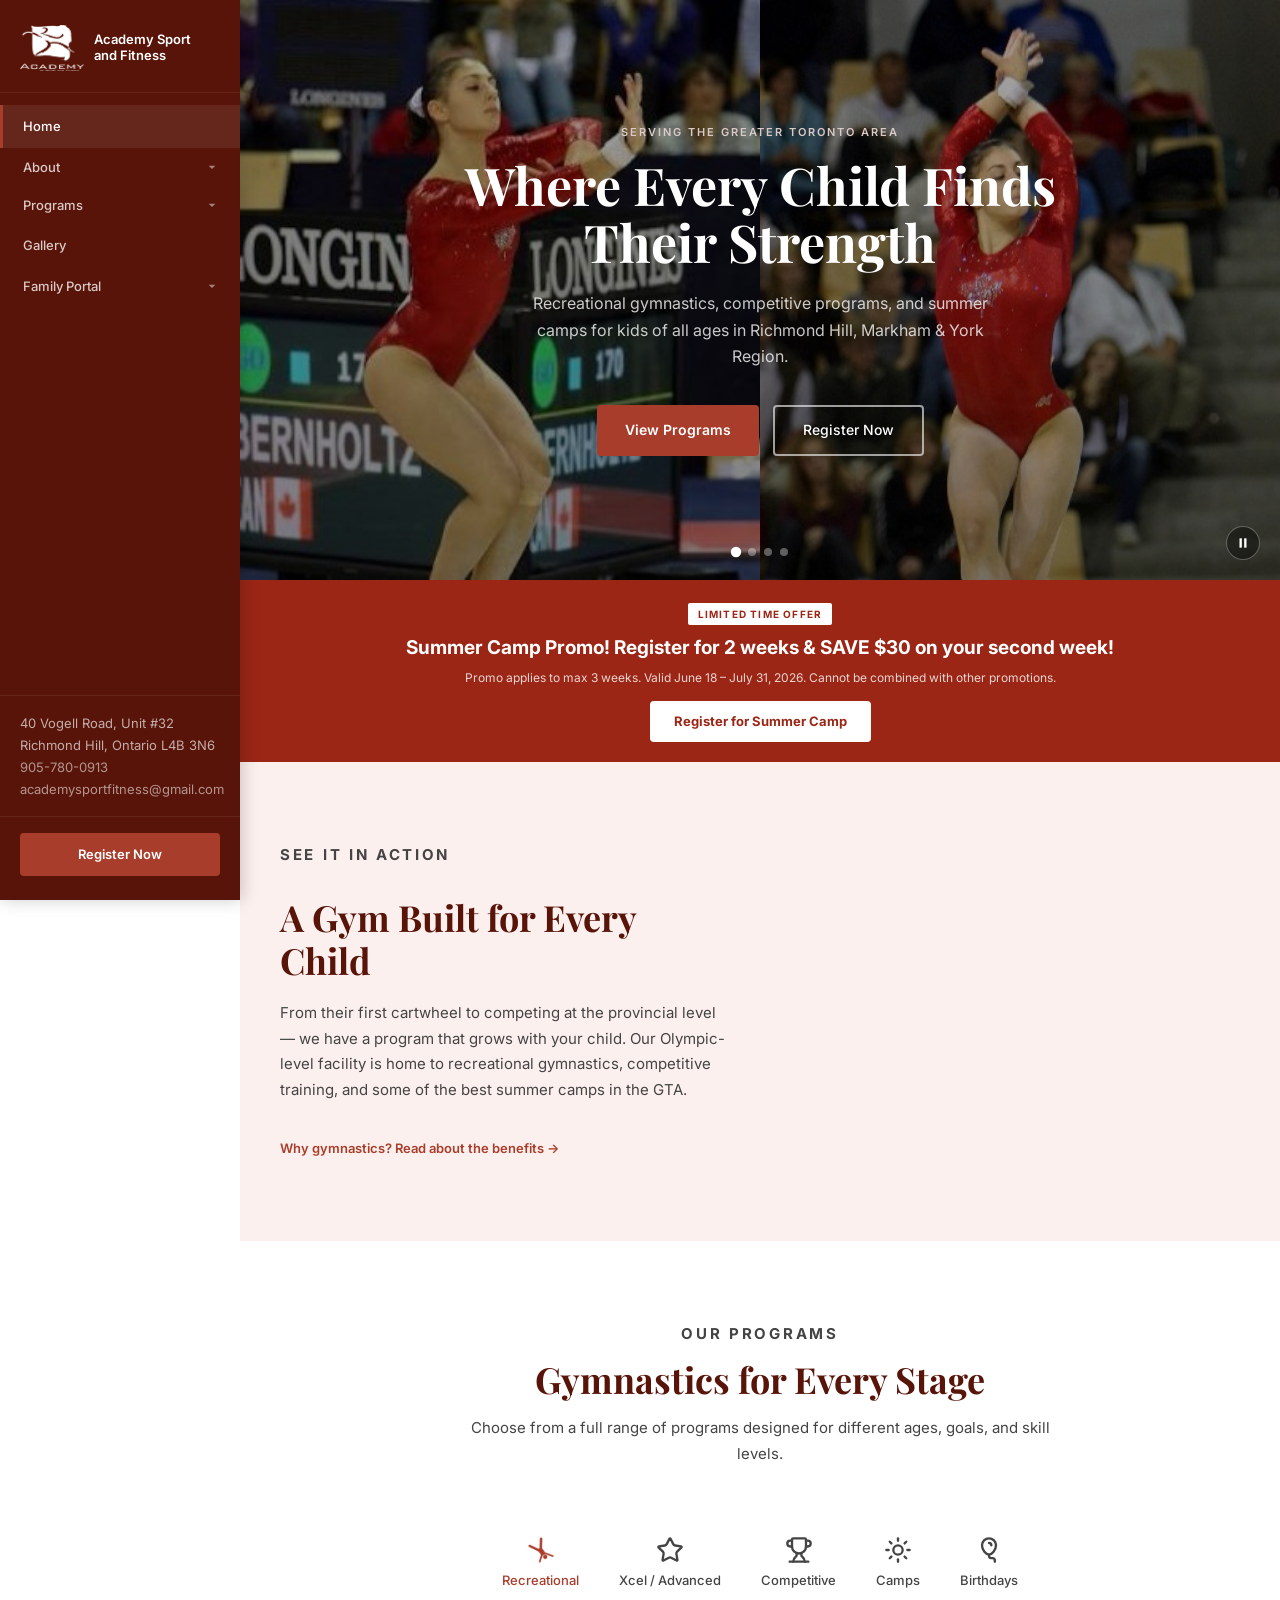
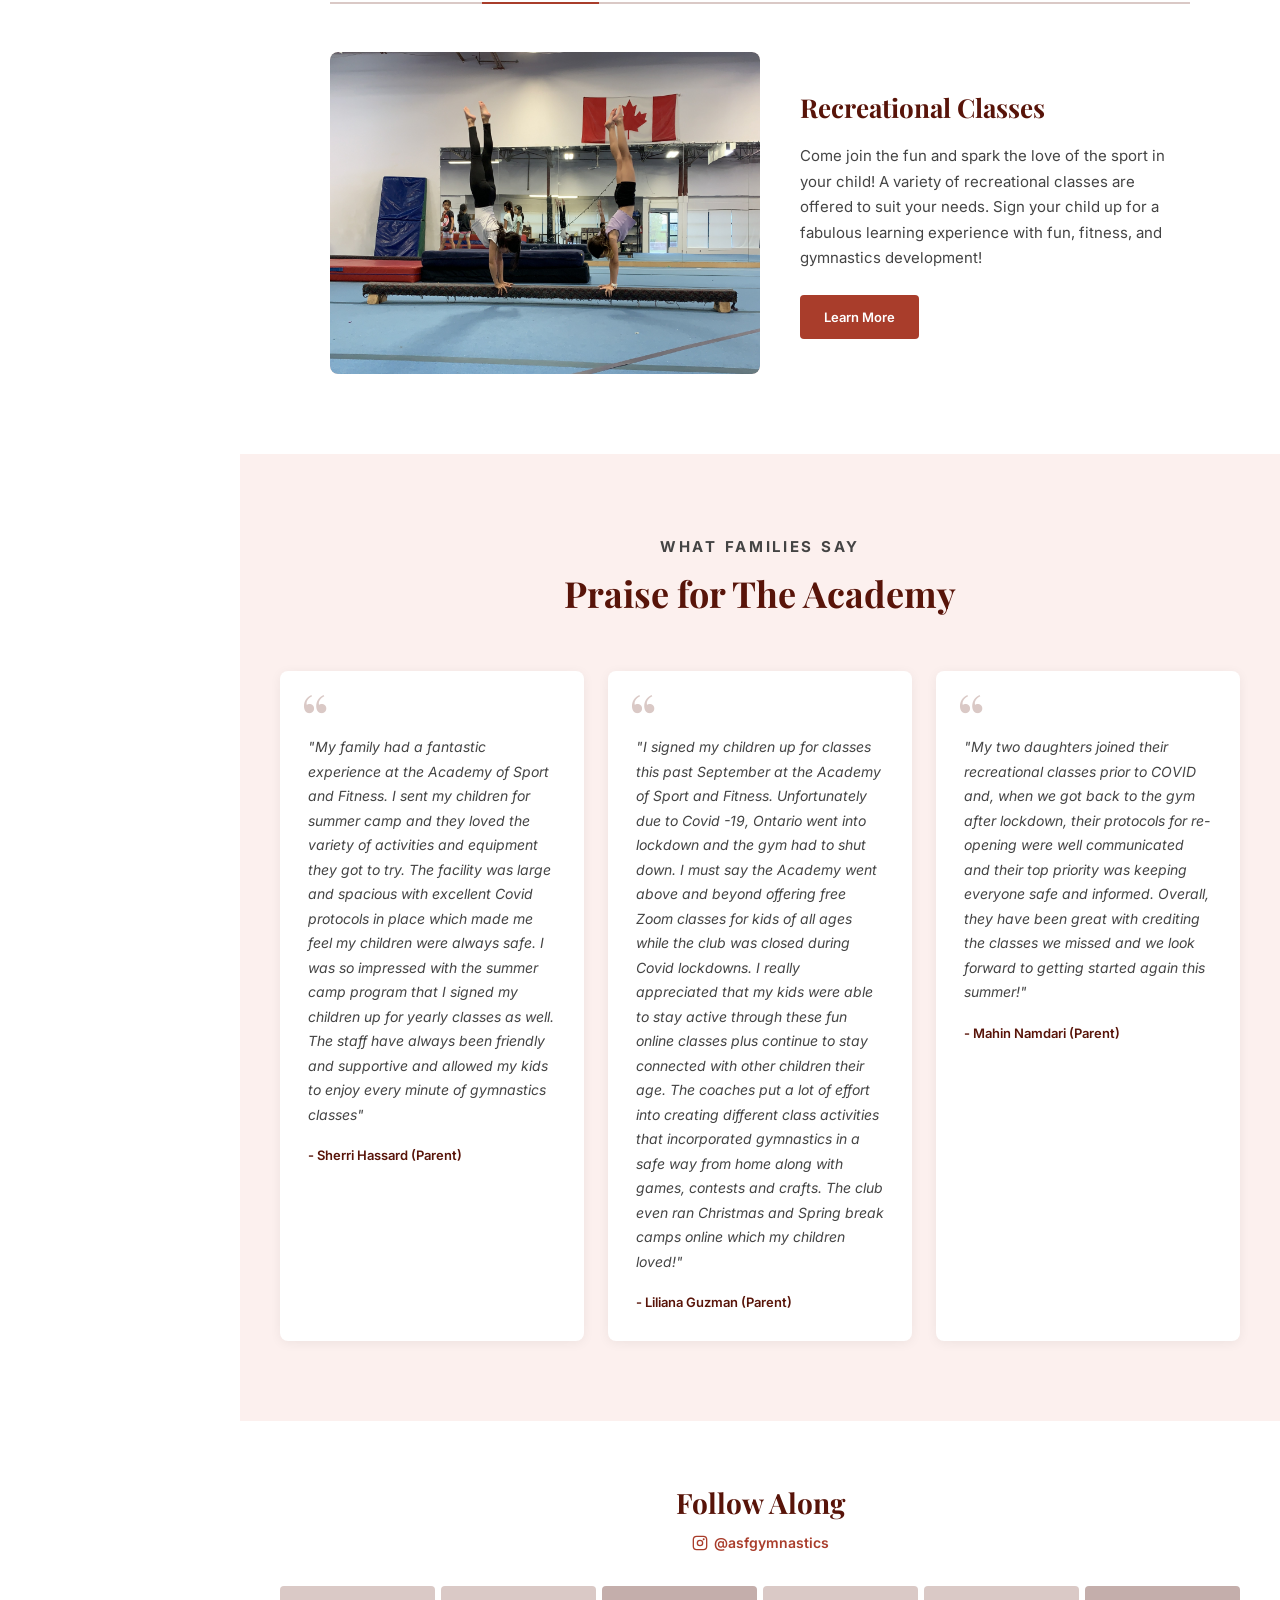
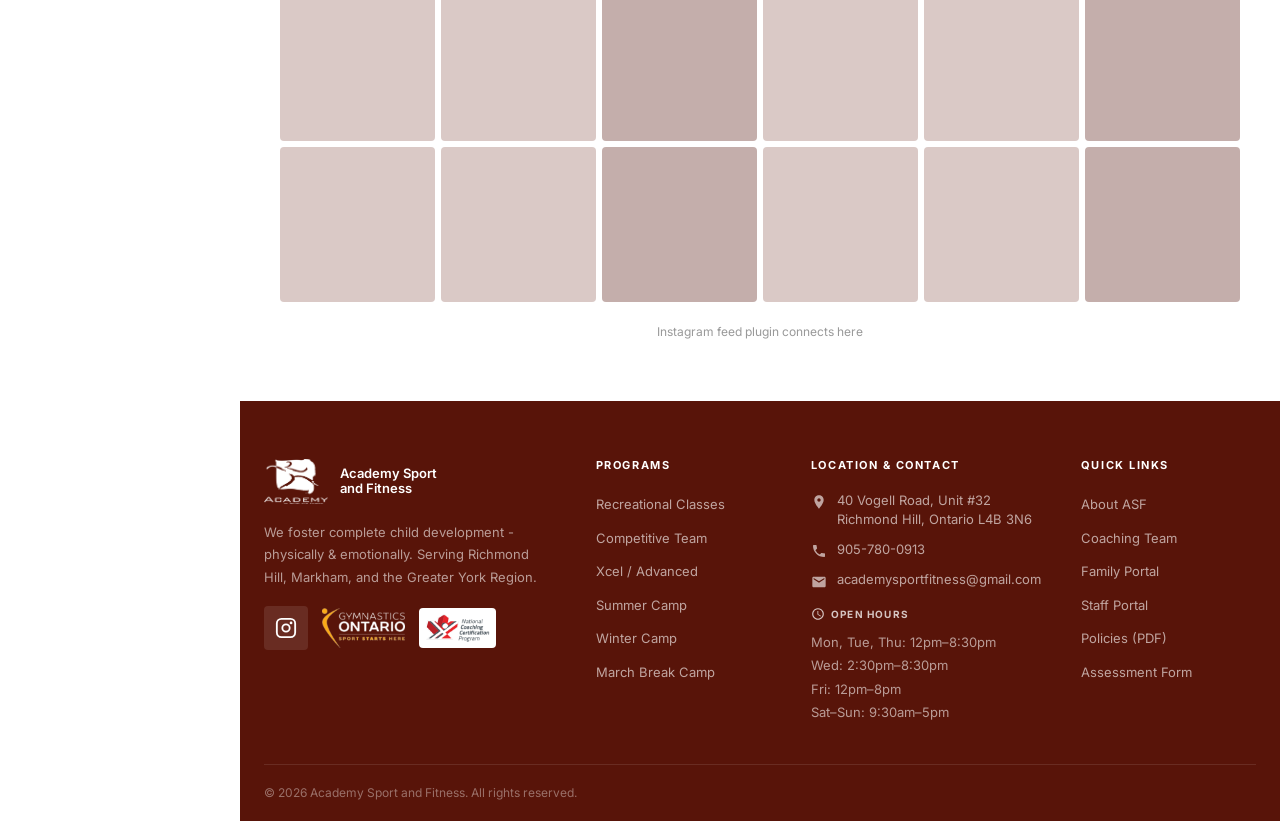
==== index.html @ f4c7ddd2 "Website redesign — initial commit" ====
<!DOCTYPE html>
<html lang="en">
<head>
<meta charset="UTF-8">
<meta name="viewport" content="width=device-width, initial-scale=1.0">
<meta name="description" content="Recreational gymnastics, competitive programs, and summer camps for kids in Richmond Hill, Markham, and York Region. Register at Academy Sport and Fitness today.">
<meta property="og:site_name" content="Academy Sport and Fitness">
<meta property="og:type" content="website">
<meta property="og:url" content="https://academysportfitness.ca/">
<meta property="og:title" content="Academy Sport and Fitness | Gymnastics in Richmond Hill">
<meta property="og:description" content="Recreational gymnastics, competitive programs, and summer camps for kids in Richmond Hill, Markham, and York Region. Register at Academy Sport and Fitness today.">
<meta property="og:image" content="https://academysportfitness.ca/assets/web/logo.png">
<meta property="og:locale" content="en_CA">
<link rel="icon" href="assets/web/logo.png" type="image/png">
<title>Academy Sport and Fitness | Gymnastics in Richmond Hill</title>
<link href="https://fonts.googleapis.com/css2?family=Playfair+Display:wght@400;700&family=Inter:wght@300;400;500;600;700&display=swap" rel="stylesheet">
<style>
:root {
  --seashell:      #FCF0EE;
  --almond-silk:   #DAC9C6;
  --brick-red:     #A93D2B;
  --oxidized-iron: #9B2616;
  --dark-garnet:   #581409;
  --white:         #FFFFFF;
  --text-dark:     #1A1A1A;
  --text-mid:      #444444;
  --nav-width:     240px;
}
*,*::before,*::after{box-sizing:border-box;margin:0;padding:0}
@media(prefers-reduced-motion:no-preference){html{scroll-behavior:smooth}}
body{font-family:'Inter',sans-serif;font-size:16px;color:var(--text-dark);background:var(--white);line-height:1.6}
img{max-width:100%;height:auto;display:block}
a{color:var(--brick-red)}
svg{display:inline-block;vertical-align:middle;flex-shrink:0}

/* Layout */
.site-wrapper{display:flex;min-height:100vh}
#main-content{flex:1;min-width:0;margin-left:var(--nav-width)}

/* Buttons */
.btn-primary{display:inline-block;background:var(--brick-red);color:#fff;padding:14px 28px;border-radius:4px;font-size:14px;font-weight:600;text-decoration:none;transition:background .2s}
.btn-primary:hover{background:var(--oxidized-iron)}
.btn-outline{display:inline-block;border:2px solid rgba(255,255,255,.6);color:#fff;padding:12px 28px;border-radius:4px;font-size:14px;font-weight:500;text-decoration:none;transition:border-color .2s,background .2s}
.btn-outline:hover{border-color:#fff;background:rgba(255,255,255,.1)}
.btn-red{display:inline-block;background:var(--brick-red);color:#fff;padding:12px 24px;border-radius:4px;font-size:13px;font-weight:600;text-decoration:none;transition:background .2s}
.btn-red:hover{background:var(--oxidized-iron)}

/* ── SIDEBAR NAV ── */
#site-nav{position:fixed;top:0;left:0;width:var(--nav-width);height:100vh;background:var(--dark-garnet);display:flex;flex-direction:column;overflow-y:auto;z-index:1000;box-shadow:2px 0 16px rgba(0,0,0,.2);scrollbar-width:none}
#site-nav::-webkit-scrollbar{display:none}
.nav-logo{display:flex;align-items:center;gap:10px;padding:24px 20px 20px;text-decoration:none;border-bottom:1px solid rgba(255,255,255,.08)}
.nav-logo-icon{width:64px;height:48px;flex-shrink:0;display:flex;align-items:center;justify-content:center}
.nav-logo-icon img{width:100%;height:100%;object-fit:contain}
.icon-cartwheel{display:inline-block;width:28px;height:28px;background-color:currentColor;-webkit-mask:url('assets/web/icon-cartwheel.png') center/contain no-repeat;mask:url('assets/web/icon-cartwheel.png') center/contain no-repeat;vertical-align:middle}
.nav-logo-text strong{display:block;font-size:13px;font-weight:600;color:#fff;line-height:1.2}
.nav-logo-text span{display:block;font-size:10px;letter-spacing:.07em;text-transform:uppercase;color:var(--almond-silk);opacity:.7}
.nav-menu{list-style:none;padding:12px 0;flex:1}
.nav-menu>li>a,.nav-menu>li>.nav-parent{display:flex;align-items:center;justify-content:space-between;gap:8px;width:100%;padding:11px 20px;color:var(--almond-silk);text-decoration:none;font-size:13px;font-weight:500;background:none;border:none;font-family:inherit;cursor:pointer;text-align:left;transition:background .15s,color .15s;border-left:3px solid transparent}
.nav-menu>li>a:hover,.nav-menu>li>.nav-parent:hover{background:rgba(255,255,255,.06);color:#fff}
.nav-menu>li.active>a{color:#fff;background:rgba(255,255,255,.08);border-left-color:var(--brick-red)}
.nav-chevron{display:flex;transition:transform .25s;opacity:.6}
.nav-parent[aria-expanded="true"] .nav-chevron{transform:rotate(180deg)}
.nav-dropdown{list-style:none;background:rgba(0,0,0,.18);overflow:hidden;max-height:0;opacity:0;transition:max-height .28s ease,opacity .2s ease}
.nav-dropdown.open{max-height:400px;opacity:1}
.nav-dropdown li a{display:block;padding:9px 20px 9px 32px;color:var(--almond-silk);text-decoration:none;font-size:12px;opacity:.8;transition:background .15s,opacity .15s;border-left:3px solid transparent}
.nav-dropdown li a:hover{background:rgba(255,255,255,.06);opacity:1;color:#fff}
.nav-contact{padding:16px 20px;border-top:1px solid rgba(255,255,255,.08);font-size:13px;line-height:1.7;color:rgba(255,255,255,.65)}

.nav-contact a{color:rgba(255,255,255,.55);text-decoration:none}
.nav-contact a:hover{color:#fff}
.nav-cta-wrap{padding:16px 20px 24px;border-top:1px solid rgba(255,255,255,.08)}
.nav-cta{display:block;text-align:center;background:var(--brick-red);color:#fff;padding:11px 16px;border-radius:4px;font-size:13px;font-weight:600;text-decoration:none;transition:background .2s}
.nav-cta:hover{background:var(--oxidized-iron)}
/* ── HERO ── */
.hero{position:relative;height:580px;overflow:hidden;background:var(--dark-garnet)}
.hero-slide{position:absolute;inset:0;opacity:0;transition:opacity .8s ease}
.hero-slide.active{opacity:1}
.hero-slide-placeholder{width:100%;height:100%}
.hero-slide::after{content:'';position:absolute;inset:0;background:linear-gradient(to bottom,rgba(0,0,0,.35) 0%,rgba(0,0,0,.5) 100%)}
.hero-content{position:absolute;inset:0;display:flex;flex-direction:column;align-items:center;justify-content:center;text-align:center;padding:0 48px;z-index:2}
.hero-eyebrow{font-size:11px;font-weight:600;letter-spacing:.18em;text-transform:uppercase;color:var(--almond-silk);margin-bottom:14px}
.hero-title{font-family:'Playfair Display',serif;font-size:52px;font-weight:700;color:#fff;line-height:1.1;max-width:680px;margin-bottom:20px}
.hero-sub{font-size:16px;color:rgba(255,255,255,.78);max-width:500px;line-height:1.65;margin-bottom:36px}
.hero-btns{display:flex;gap:14px;flex-wrap:wrap;justify-content:center}
.hero-dots{position:absolute;bottom:24px;left:50%;transform:translateX(-50%);display:flex;gap:8px;z-index:3}
.hero-dot{width:8px;height:8px;border-radius:50%;background:rgba(255,255,255,.35);border:none;cursor:pointer;transition:background .2s,transform .2s;padding:0}
.hero-dot.active{background:#fff;transform:scale(1.3)}
.hero-prev,.hero-next{position:absolute;top:50%;transform:translateY(-50%);z-index:3;background:rgba(0,0,0,.35);border:1px solid rgba(255,255,255,.25);color:#fff;width:44px;height:44px;border-radius:50%;display:flex;align-items:center;justify-content:center;cursor:pointer;transition:background .2s;padding:0}
.hero-prev{left:20px}.hero-next{right:20px}
.hero-prev:hover,.hero-next:hover{background:rgba(0,0,0,.6)}
.hero-slide-duo{display:flex;overflow:hidden}
.duo-img{width:50%;height:100%;object-fit:cover;object-position:center 30%;flex-shrink:0}

/* ── PROMO BANNER ── */
.promo-banner{background:var(--oxidized-iron);color:#fff;text-align:center;padding:20px 24px}
.promo-banner-inner{max-width:860px;margin:0 auto}
.promo-label{display:inline-block;background:#fff;color:var(--oxidized-iron);font-size:10px;font-weight:700;letter-spacing:.12em;text-transform:uppercase;padding:3px 10px;border-radius:2px;margin-bottom:8px}
.promo-headline{font-size:19px;font-weight:700;margin-bottom:6px}
.promo-fine{font-size:12px;opacity:.8;margin-bottom:14px;line-height:1.5}
.btn-promo{display:inline-block;background:#fff;color:var(--oxidized-iron);padding:10px 24px;border-radius:4px;font-size:13px;font-weight:700;text-decoration:none}

/* ── VIDEO ── */
.video-section{background:var(--seashell);padding:80px 40px}
.video-inner{max-width:1000px;margin:0 auto;display:grid;grid-template-columns:1fr 1fr;gap:56px;align-items:center}
.section-eyebrow{font-size:11px;font-weight:700;letter-spacing:.18em;text-transform:uppercase;color:var(--brick-red);margin-bottom:12px}
.video-text h2{font-family:'Playfair Display',serif;font-size:36px;font-weight:700;color:var(--dark-garnet);line-height:1.2;margin-bottom:18px}
.video-text p{color:var(--text-mid);line-height:1.7;font-size:15px;margin-bottom:28px}
.video-placeholder{background:var(--dark-garnet);border-radius:8px;aspect-ratio:16/9;display:flex;align-items:center;justify-content:center;position:relative}
.play-btn{width:64px;height:64px;background:rgba(255,255,255,.15);border:2px solid rgba(255,255,255,.5);border-radius:50%;display:flex;align-items:center;justify-content:center}

/* ── PROGRAMS ── */
.programs-section{padding:80px 40px;background:#fff}
.section-header{text-align:center;max-width:600px;margin:0 auto 56px}
.section-header h2{font-family:'Playfair Display',serif;font-size:36px;color:var(--dark-garnet);line-height:1.2;margin-bottom:14px}
.section-header p{color:var(--text-mid);font-size:15px;line-height:1.7}
.program-tabs{display:flex;justify-content:center;border-bottom:2px solid var(--almond-silk);max-width:860px;margin:0 auto 48px;flex-wrap:wrap;list-style:none}
.program-tab{padding:14px 20px;cursor:pointer;font-size:13px;font-weight:500;color:var(--text-mid);border:none;background:none;border-bottom:2px solid transparent;margin-bottom:-2px;transition:color .2s,border-color .2s;display:flex;flex-direction:column;align-items:center;gap:8px;font-family:inherit;white-space:nowrap}
.tab-icon{color:var(--text-mid);transition:color .2s}
.program-tab:hover,.program-tab.active{color:var(--brick-red);border-bottom-color:var(--brick-red)}
.program-tab:hover .tab-icon,.program-tab.active .tab-icon{color:var(--brick-red)}
.program-panels{max-width:860px;margin:0 auto}
.program-panel{display:none}
.program-panel.active{display:grid;grid-template-columns:1.1fr 1fr;gap:40px;align-items:center}
.program-panel-img{background:var(--almond-silk);border-radius:8px;aspect-ratio:4/3;display:flex;align-items:center;justify-content:center;color:rgba(0,0,0,.25);font-size:12px;letter-spacing:.08em;text-transform:uppercase;overflow:hidden}
.program-panel-img img{width:100%;height:100%;object-fit:cover;border-radius:8px}
.program-panel-content h3{font-family:'Playfair Display',serif;font-size:26px;color:var(--dark-garnet);margin-bottom:14px}
.program-panel-content p{color:var(--text-mid);font-size:15px;line-height:1.7;margin-bottom:24px}

/* ── QUICK LINKS ── */
.quick-links{background:var(--dark-garnet);padding:64px 40px}
.quick-links-inner{max-width:900px;margin:0 auto;text-align:center}
.quick-links h2{font-family:'Playfair Display',serif;font-size:30px;color:#fff;margin-bottom:10px}
.quick-links-inner>p{color:var(--almond-silk);font-size:14px;margin-bottom:40px;opacity:.8}
.quick-btns{display:flex;gap:16px;justify-content:center;flex-wrap:wrap}
.quick-btn{background:rgba(255,255,255,.08);border:1px solid rgba(255,255,255,.18);color:#fff;padding:20px 22px;border-radius:6px;text-decoration:none;font-size:13px;font-weight:500;transition:background .2s,border-color .2s;display:flex;flex-direction:column;align-items:center;gap:10px;min-width:150px;text-align:center;line-height:1.4}
.quick-btn:hover,.quick-btn.highlight{background:var(--brick-red);border-color:var(--brick-red);color:#fff}
.qb-icon{opacity:.85}

/* ── TESTIMONIALS ── */
.testimonials{padding:80px 40px;background:var(--seashell)}
.testimonials-inner{max-width:1060px;margin:0 auto}
.testimonials-grid{display:grid;grid-template-columns:repeat(3,1fr);gap:24px;margin-top:48px}
.testimonial-card{background:#fff;border-radius:8px;padding:32px 28px 28px;position:relative;box-shadow:0 2px 12px rgba(0,0,0,.06)}
.testimonial-card::before{content:'\201C';font-family:'Playfair Display',serif;font-size:72px;color:var(--almond-silk);line-height:1;position:absolute;top:10px;left:20px}
.testimonial-card p{font-size:14px;color:var(--text-mid);line-height:1.75;margin-top:32px;font-style:italic}
.testimonial-author{margin-top:18px;font-size:13px;font-weight:600;color:var(--dark-garnet)}

/* ── HERO PAUSE ── */
.hero-pause{position:absolute;bottom:20px;right:20px;z-index:3;width:34px;height:34px;border-radius:50%;background:rgba(0,0,0,.4);border:1px solid rgba(255,255,255,.3);color:#fff;display:flex;align-items:center;justify-content:center;cursor:pointer;transition:background .2s;padding:0}
.hero-pause:hover{background:rgba(0,0,0,.65)}
.hero-pause svg{pointer-events:none}

/* ── FINDER CTA BAR ── */
.finder-cta-bar{background:var(--seashell);border-bottom:1px solid var(--almond-silk);padding:14px 24px}
.finder-cta-inner{max-width:900px;margin:0 auto;display:flex;align-items:center;justify-content:space-between;gap:20px;flex-wrap:wrap}
.finder-cta-text{font-size:14px;color:var(--text-mid);line-height:1.5}
.finder-cta-btn{display:inline-block;background:var(--dark-garnet);color:#fff;padding:9px 20px;border-radius:4px;font-size:13px;font-weight:600;text-decoration:none;white-space:nowrap;transition:background .2s}
.finder-cta-btn:hover{background:var(--oxidized-iron);color:#fff}

/* ── BENEFITS LINK ── */
.benefits-link{display:inline-block;font-size:13px;font-weight:600;color:var(--brick-red);text-decoration:none;margin-top:8px}
.benefits-link:hover{color:var(--oxidized-iron)}

/* ── INSTAGRAM ── */
.instagram-section{padding:60px 40px;background:#fff;text-align:center}
.instagram-section h2{font-family:'Playfair Display',serif;font-size:28px;color:var(--dark-garnet);margin-bottom:6px}
.instagram-handle{display:inline-flex;align-items:center;gap:6px;color:var(--brick-red);font-size:14px;font-weight:600;margin-bottom:32px;text-decoration:none}
.instagram-grid{display:grid;grid-template-columns:repeat(6,1fr);gap:6px;max-width:960px;margin:0 auto 20px}
.insta-thumb{aspect-ratio:1;background:var(--almond-silk);border-radius:4px;display:block}
.insta-thumb:nth-child(odd){background:#DAC9C6}
.insta-thumb:nth-child(3n){background:#C4AEAB}
.instagram-note{font-size:12px;color:#999}

/* ── POLICIES ── */
.policies-bar{background:var(--almond-silk);text-align:center;padding:28px 24px}
.policies-bar p{font-size:14px;color:var(--dark-garnet);margin-bottom:12px;font-weight:500}
.btn-policies{display:inline-flex;align-items:center;gap:8px;background:var(--dark-garnet);color:#fff;padding:11px 24px;border-radius:4px;font-size:13px;font-weight:600;text-decoration:none}

/* ── FOOTER ── */
#site-footer{background:var(--dark-garnet);color:var(--almond-silk);padding:56px 24px 0;margin-left:var(--nav-width)}
.footer-inner{max-width:1100px;margin:0 auto;display:grid;grid-template-columns:2fr 1.2fr 1.2fr 1.2fr;gap:40px;padding-bottom:40px;border-bottom:1px solid rgba(255,255,255,.1)}
.footer-brand .footer-logo{display:flex;align-items:center;gap:12px;margin-bottom:16px}
.footer-logo-icon{width:64px;height:48px;flex-shrink:0;display:flex;align-items:center;justify-content:center}
.footer-logo-icon img{width:100%;height:100%;object-fit:contain}
.footer-logo-text strong{display:block;font-size:13px;font-weight:600;color:#fff;line-height:1.2}
.footer-logo-text span{display:block;font-size:10px;letter-spacing:.08em;text-transform:uppercase;color:var(--almond-silk)}
.footer-brand>p{font-size:13px;line-height:1.7;opacity:.75;margin-bottom:18px}
.footer-logos{display:flex;gap:14px;align-items:center;flex-wrap:wrap;margin-top:4px}
.footer-logos .logo-go{height:40px;width:auto;object-fit:contain}
.footer-logos .logo-nccp{height:40px;width:auto;object-fit:contain;background:#fff;border-radius:4px;padding:2px 4px}
.footer-ig-btn{width:44px;height:44px;background:rgba(255,255,255,.1);border-radius:4px;display:flex;align-items:center;justify-content:center;color:#fff;text-decoration:none;transition:background .2s;flex-shrink:0}
.footer-ig-btn:hover{background:var(--brick-red)}
.footer-col h4{font-size:11px;font-weight:700;letter-spacing:.14em;text-transform:uppercase;color:#fff;margin-bottom:16px}
.footer-col ul{list-style:none}
.footer-col ul li{margin-bottom:8px}
.footer-col ul li a{color:var(--almond-silk);text-decoration:none;font-size:13px;opacity:.8}
.footer-col ul li a:hover{opacity:1;color:#fff}
.footer-contact-item{display:flex;align-items:flex-start;gap:10px;margin-bottom:10px;font-size:13px;opacity:.8;line-height:1.5}
.footer-contact-item .icon{flex-shrink:0;margin-top:1px;color:var(--almond-silk)}
.footer-contact-item a{color:var(--almond-silk);text-decoration:none}
.footer-hours{margin-top:14px;font-size:13px;opacity:.75;line-height:1.8}
.footer-hours h5{display:flex;align-items:center;gap:6px;font-size:10px;font-weight:700;letter-spacing:.12em;text-transform:uppercase;color:#fff;margin-bottom:8px;opacity:1}
.footer-logo-badges{display:flex;gap:8px;flex-wrap:wrap;margin-top:12px}
.footer-bottom{max-width:1100px;margin:0 auto;padding:18px 0;display:flex;justify-content:space-between;align-items:center;font-size:12px;opacity:.5}
.footer-bottom-links{display:flex;gap:18px}
.footer-bottom-links a{color:var(--almond-silk);text-decoration:none}

/* ── MOBILE ── */
.mobile-topbar{display:none;position:fixed;top:0;left:0;right:0;height:56px;background:var(--dark-garnet);align-items:center;justify-content:space-between;padding:0 16px;z-index:1001;box-shadow:0 2px 8px rgba(0,0,0,.25)}
.mobile-logo{display:flex;align-items:center;gap:10px;text-decoration:none}
.mobile-logo-icon{width:44px;height:30px;display:flex;align-items:center;justify-content:center;flex-shrink:0}
.mobile-logo-icon img{width:100%;height:100%;object-fit:contain}
.mobile-logo-name{color:#fff;font-size:13px;font-weight:600;line-height:1.2}
.nav-hamburger{background:rgba(255,255,255,.1);border:1px solid rgba(255,255,255,.2);border-radius:6px;cursor:pointer;padding:10px 12px;display:flex;flex-direction:column;gap:5px;align-items:center}
.nav-hamburger span{display:block;height:2px;background:#fff;border-radius:2px;transition:transform .3s,opacity .3s}
.nav-hamburger span:nth-child(1){width:24px}
.nav-hamburger span:nth-child(2){width:24px}
.nav-hamburger span:nth-child(3){width:24px}
.nav-hamburger.open span:nth-child(1){width:24px;transform:translateY(7px) rotate(45deg)}
.nav-hamburger.open span:nth-child(2){opacity:0}
.nav-hamburger.open span:nth-child(3){width:24px;transform:translateY(-7px) rotate(-45deg)}
.nav-overlay{display:none;position:fixed;inset:0;background:rgba(0,0,0,.45);z-index:999}
.nav-overlay.open{display:block}
#site-nav{transition:transform .3s ease}
@media(max-width:1024px){
  .mobile-topbar{display:flex}
  #site-nav{width:100%;transform:none;opacity:0;pointer-events:none;background:rgba(155,38,22,0.95);align-items:center;justify-content:center;transition:opacity .25s ease;box-shadow:none;overflow:hidden}
  #site-nav.nav-open{opacity:1;pointer-events:all}
  #nav-overlay{display:none!important}
  #site-nav .nav-logo,#site-nav .nav-contact,#site-nav .nav-cta-wrap{display:none}
  .nav-menu{text-align:center;padding:0;width:100%;flex:none}
  .nav-menu>li>a,.nav-menu>li>.nav-parent,.nav-dropdown li a{-webkit-tap-highlight-color:transparent}
  .nav-menu>li>a,.nav-menu>li>.nav-parent{font-size:19px;padding:13px 24px;justify-content:center;border-left:none!important;letter-spacing:.01em}
  .nav-menu>li.active>a{border-left-color:transparent!important;background:rgba(255,255,255,.1)}
  .nav-dropdown{background:rgba(0,0,0,.18)}
  .nav-dropdown li a{text-align:center;padding-left:20px;border-left:none!important}
  #main-content{margin-left:0;padding-top:56px}
  #site-footer{margin-left:0}
  .hero-title{font-size:clamp(1.8rem,7vw,2.6rem)}
  .hero-sub{font-size:14px;margin-bottom:28px}
  .hero-content{padding:0 24px;padding-bottom:56px}
  .hero-dots{bottom:18px}
  .video-section{padding:48px 24px}
  .video-inner{grid-template-columns:1fr;gap:32px}
  .programs-section{padding:56px 24px}
  .program-tabs{flex-wrap:nowrap;overflow-x:hidden;max-width:100%;justify-content:stretch}
  .program-tab{flex:1;min-width:0;padding:10px 3px;font-size:9.5px;gap:3px;white-space:normal;text-align:center}
  .tab-icon svg{width:16px;height:16px}
  .tab-icon .icon-cartwheel{width:16px;height:16px}
  .testimonials{padding:48px 24px}
  .testimonials-grid{grid-template-columns:1fr}
  .instagram-section{padding:48px 24px}
  .instagram-grid{grid-template-columns:repeat(3,1fr)}
  .finder-cta-inner{flex-direction:column;align-items:flex-start;gap:12px}
  .footer-inner{grid-template-columns:1fr;gap:28px}
  .footer-bottom{flex-direction:column;gap:8px;text-align:center}
  .footer-bottom-links{justify-content:center;flex-wrap:wrap}
}
/* Back to top */
#back-to-top{position:fixed;bottom:28px;right:28px;width:44px;height:44px;background:var(--brick-red);color:#fff;border:none;border-radius:50%;cursor:pointer;display:flex;align-items:center;justify-content:center;box-shadow:0 2px 12px rgba(0,0,0,.25);opacity:0;transform:translateY(10px);transition:opacity .25s,transform .25s,background .15s;z-index:900;pointer-events:none}
#back-to-top.visible{opacity:1;transform:translateY(0);pointer-events:all}
#back-to-top:hover{background:var(--oxidized-iron)}</style>
</head>
<body>

<!-- Mobile top bar -->
<div class="mobile-topbar">
  <a href="#" class="mobile-logo">
    <div class="mobile-logo-icon"><img src="assets/web/logo.png" alt="ASF Logo"></div>
    <span class="mobile-logo-name">Academy Sport and Fitness</span>
  </a>
  <button class="nav-hamburger" id="nav-hamburger" aria-label="Open menu" aria-expanded="false">
    <span></span><span></span><span></span>
  </button>
</div>
<div class="nav-overlay" id="nav-overlay"></div>

<div class="site-wrapper">

<!-- ── SIDEBAR NAV ── -->
<nav id="site-nav">
  <a href="#" class="nav-logo">
    <div class="nav-logo-icon"><img src="assets/web/logo.png" alt="ASF Logo"></div>
    <div class="nav-logo-text">
      <strong>Academy Sport<br>and Fitness</strong>
    </div>
  </a>

  <ul class="nav-menu">
    <li class="active"><a href="index.html">Home</a></li>
    <li>
      <button class="nav-parent" aria-expanded="false">
        About
        <span class="nav-chevron">
          <svg width="16" height="16" viewBox="0 0 24 24" fill="currentColor"><path d="M7 10l5 5 5-5H7z"/></svg>
        </span>
      </button>
      <ul class="nav-dropdown">
        <li><a href="our-facility.html">Our Facility</a></li>
        <li><a href="location-contact.html">Location &amp; Contact</a></li>
        <li><a href="benefits.html">Benefits</a></li>
        <li><a href="coaching-team.html">Coaching Team</a></li>
        <li><a href="https://academysportfitness.ca/wp-content/uploads/2025/06/Academy-Policies-25-26.pdf" target="_blank" rel="noopener noreferrer">Policies (PDF)&nbsp;<svg width="10" height="10" viewBox="0 0 24 24" fill="none" stroke="currentColor" stroke-width="2.5"><path d="M18 13v6a2 2 0 0 1-2 2H5a2 2 0 0 1-2-2V8a2 2 0 0 1 2-2h6"/><polyline points="15 3 21 3 21 9"/><line x1="10" y1="14" x2="21" y2="3"/></svg></a></li>
      </ul>
    </li>
    <li>
      <button class="nav-parent" aria-expanded="false">
        Programs
        <span class="nav-chevron">
          <svg width="16" height="16" viewBox="0 0 24 24" fill="currentColor"><path d="M7 10l5 5 5-5H7z"/></svg>
        </span>
      </button>
      <ul class="nav-dropdown">
        <li><a href="which-program.html">Find the Right Program</a></li>
        <li><a href="camp.html">Camps</a></li>
        <li><a href="recreational-classes.html">Recreational Classes</a></li>
        <li><a href="xcel.html">Xcel / Advanced</a></li>
        <li><a href="competitive-team.html">Competitive Team</a></li>
        <li><a href="birthday.html">Birthday Parties</a></li>
      </ul>
    </li>
    <li><a href="gallery.html">Gallery</a></li>
    <li>
      <button class="nav-parent" aria-expanded="false">
        Family Portal
        <span class="nav-chevron">
          <svg width="16" height="16" viewBox="0 0 24 24" fill="currentColor"><path d="M7 10l5 5 5-5H7z"/></svg>
        </span>
      </button>
      <ul class="nav-dropdown">
        <li><a href="https://app.jackrabbitclass.com/regv2.asp?id=540626" target="_blank" rel="noopener noreferrer">Sign Up&nbsp;<svg width="10" height="10" viewBox="0 0 24 24" fill="none" stroke="currentColor" stroke-width="2.5"><path d="M18 13v6a2 2 0 0 1-2 2H5a2 2 0 0 1-2-2V8a2 2 0 0 1 2-2h6"/><polyline points="15 3 21 3 21 9"/><line x1="10" y1="14" x2="21" y2="3"/></svg></a></li>
        <li><a href="https://app.jackrabbitclass.com/jr3.0/ParentPortal/Login?orgID=540626" target="_blank" rel="noopener noreferrer">Log In&nbsp;<svg width="10" height="10" viewBox="0 0 24 24" fill="none" stroke="currentColor" stroke-width="2.5"><path d="M18 13v6a2 2 0 0 1-2 2H5a2 2 0 0 1-2-2V8a2 2 0 0 1 2-2h6"/><polyline points="15 3 21 3 21 9"/><line x1="10" y1="14" x2="21" y2="3"/></svg></a></li>
      </ul>
    </li>
  </ul>

  <div class="nav-contact">
    <p><a href="https://maps.google.com/?q=40+Vogell+Road+Unit+32+Richmond+Hill+ON+L4B+3N6" target="_blank" rel="noopener noreferrer" style="color:inherit;text-decoration:none">40 Vogell Road, Unit #32<br>Richmond Hill, Ontario L4B 3N6</a></p>
    <p><a href="tel:9057800913">905-780-0913</a></p>
    <p><a href="mailto:academysportfitness@gmail.com">academysportfitness@gmail.com</a></p>
  </div>

  <div class="nav-cta-wrap">
    <a href="https://app.jackrabbitclass.com/regv2.asp?id=540626" class="nav-cta" target="_blank" rel="noopener noreferrer">Register Now</a>
  </div>
</nav>

<!-- ── MAIN ── -->
<main id="main-content">

<!-- Hero -->
<section class="hero">
  <div class="hero-slide hero-slide-duo active">
    <img src="assets/photos/home/1-home.jpg" class="duo-img" alt="Gymnasts training at Academy Sport and Fitness">
    <img src="assets/photos/home/2-home.jpg" class="duo-img" alt="Gymnastics class in action at ASF">
  </div>
  <div class="hero-slide" style="background:url('assets/photos/home/3-home.jpg') center 40%/cover no-repeat"></div>
  <div class="hero-slide" style="background:url('assets/photos/home/4-home.jpg') center 65%/cover no-repeat"></div>
  <div class="hero-slide" style="background:url('assets/photos/home/5-home.jpg') center 50%/cover no-repeat"></div>
  <div class="hero-content">
    <p class="hero-eyebrow">Serving the Greater Toronto Area</p>
    <h1 class="hero-title">Where Every Child Finds Their Strength</h1>
    <p class="hero-sub">Recreational gymnastics, competitive programs, and summer camps for kids of all ages in Richmond Hill, Markham &amp; York Region.</p>
    <div class="hero-btns">
      <a href="which-program.html" class="btn-primary">View Programs</a>
      <a href="https://app.jackrabbitclass.com/regv2.asp?id=540626" class="btn-outline" target="_blank" rel="noopener noreferrer">Register Now</a>
    </div>
  </div>
  <button class="hero-pause" id="hero-pause" aria-label="Pause slideshow" title="Pause slideshow"><svg width="14" height="14" viewBox="0 0 24 24" fill="currentColor"><rect x="6" y="4" width="4" height="16"/><rect x="14" y="4" width="4" height="16"/></svg></button>
  <div class="hero-dots">
    <button class="hero-dot active"></button>
    <button class="hero-dot"></button>
    <button class="hero-dot"></button>
    <button class="hero-dot"></button>
  </div>
</section>

<!-- Promo Banner -->
<div class="promo-banner">
  <div class="promo-banner-inner">
    <div class="promo-label">Limited Time Offer</div>
    <p class="promo-headline">Summer Camp Promo! Register for 2 weeks &amp; <strong>SAVE $30 on your second week!</strong></p>
    <p class="promo-fine">Promo applies to max 3 weeks. Valid June 18 – July 31, 2026. Cannot be combined with other promotions.</p>
    <a href="camp.html" class="btn-promo">Register for Summer Camp</a>
  </div>
</div>

<!-- Video -->
<section class="video-section">
  <div class="video-inner">
    <div class="video-text">
      <p class="section-eyebrow">See It In Action</p>
      <h2>A Gym Built for Every Child</h2>
      <p>From their first cartwheel to competing at the provincial level &mdash; we have a program that grows with your child. Our Olympic-level facility is home to recreational gymnastics, competitive training, and some of the best summer camps in the GTA.</p>
      <a href="benefits.html" class="benefits-link">Why gymnastics? Read about the benefits &rarr;</a>
    </div>
    <div class="video-embed">
      <iframe
        src="https://www.youtube.com/embed/hQQETAwkEvo"
        title="ASF Gymnastics — Aidan"
        frameborder="0"
        allow="accelerometer; autoplay; clipboard-write; encrypted-media; gyroscope; picture-in-picture"
        allowfullscreen
        style="width:100%;aspect-ratio:16/9;border-radius:8px;display:block;">
      </iframe>
    </div>
  </div>
</section>

<!-- Programs -->
<section class="programs-section">
  <div class="section-header">
    <p class="section-eyebrow">Our Programs</p>
    <h2>Gymnastics for Every Stage</h2>
    <p>Choose from a full range of programs designed for different ages, goals, and skill levels.</p>
  </div>

  <div class="program-tabs">
    <button class="program-tab active" onclick="switchTab(0)">
      <span class="tab-icon">
        <span class="icon-cartwheel"></span>
      </span>
      Recreational
    </button>
    <button class="program-tab" onclick="switchTab(1)">
      <span class="tab-icon">
        <svg width="28" height="28" viewBox="0 0 24 24" fill="none" stroke="currentColor" stroke-width="2" stroke-linecap="round" stroke-linejoin="round"><path d="M11.525 2.295a.53.53 0 0 1 .95 0l2.31 4.679a2.123 2.123 0 0 0 1.595 1.16l5.166.756a.53.53 0 0 1 .294.904l-3.736 3.638a2.123 2.123 0 0 0-.611 1.878l.882 5.14a.53.53 0 0 1-.771.56l-4.618-2.428a2.122 2.122 0 0 0-1.973 0L6.396 21.01a.53.53 0 0 1-.77-.56l.881-5.139a2.122 2.122 0 0 0-.611-1.879L2.16 9.795a.53.53 0 0 1 .294-.906l5.165-.755a2.122 2.122 0 0 0 1.597-1.16z"/></svg>
      </span>
      Xcel / Advanced
    </button>
    <button class="program-tab" onclick="switchTab(2)">
      <span class="tab-icon">
        <svg width="28" height="28" viewBox="0 0 24 24" fill="none" stroke="currentColor" stroke-width="2" stroke-linecap="round" stroke-linejoin="round"><path d="M10 14.66v1.626a2 2 0 0 1-.976 1.696A5 5 0 0 0 7 21.978"/><path d="M14 14.66v1.626a2 2 0 0 0 .976 1.696A5 5 0 0 1 17 21.978"/><path d="M18 9h1.5a1 1 0 0 0 0-5H18"/><path d="M4 22h16"/><path d="M6 9a6 6 0 0 0 12 0V3a1 1 0 0 0-1-1H7a1 1 0 0 0-1 1z"/><path d="M6 9H4.5a1 1 0 0 1 0-5H6"/></svg>
      </span>
      Competitive
    </button>
    <button class="program-tab" onclick="switchTab(3)">
      <span class="tab-icon">
        <svg width="28" height="28" viewBox="0 0 24 24" fill="none" stroke="currentColor" stroke-width="2" stroke-linecap="round" stroke-linejoin="round"><circle cx="12" cy="12" r="4"/><path d="M12 2v2"/><path d="M12 20v2"/><path d="m4.93 4.93 1.41 1.41"/><path d="m17.66 17.66 1.41 1.41"/><path d="M2 12h2"/><path d="M20 12h2"/><path d="m6.34 17.66-1.41 1.41"/><path d="m19.07 4.93-1.41 1.41"/></svg>
      </span>
      Camps
    </button>
    <button class="program-tab" onclick="switchTab(4)">
      <span class="tab-icon">
        <svg width="28" height="28" viewBox="0 0 24 24" fill="none" stroke="currentColor" stroke-width="2" stroke-linecap="round" stroke-linejoin="round"><path d="M12 16v1a2 2 0 0 0 2 2h1a2 2 0 0 1 2 2v1"/><path d="M12 6a2 2 0 0 1 2 2"/><path d="M18 8c0 4-3.5 8-6 8s-6-4-6-8a6 6 0 0 1 12 0"/></svg>
      </span>
      Birthdays
    </button>
  </div>

  <div class="program-panels">
    <div class="program-panel active"><div class="program-panel-img"><img src="assets/photos/home/6-home.jpg" alt="Recreational gymnastics" style="object-position:center 30%"></div><div class="program-panel-content"><h3>Recreational Classes</h3><p>Come join the fun and spark the love of the sport in your child! A variety of recreational classes are offered to suit your needs. Sign your child up for a fabulous learning experience with fun, fitness, and gymnastics development!</p><a href="recreational-classes.html" class="btn-red">Learn More</a></div></div>
    <div class="program-panel"><div class="program-panel-img"><img src="assets/photos/home/7-home.jpg" alt="Xcel and Advanced program"></div><div class="program-panel-content"><h3>Xcel / Advanced Program</h3><p>A program designed for kids who wish to explore gymnastics at a more challenging level and enhance personal confidence. Build skills at your own pace in a supportive environment.</p><a href="xcel.html" class="btn-red">Learn More</a></div></div>
    <div class="program-panel"><div class="program-panel-img"><img src="assets/photos/home/8-home.jpg" alt="Competitive team" style="object-position:center 30%"></div><div class="program-panel-content"><h3>Competitive Team</h3><p>Our competitive program offers athletes the opportunity to train at a high level and compete provincially and nationally. Advanced programs available for dedicated athletes.</p><a href="competitive-team.html" class="btn-red">Learn More</a></div></div>
    <div class="program-panel"><div class="program-panel-img"><img src="assets/photos/home/9-home.jpg" alt="Summer camp" style="object-position:center 65%"></div><div class="program-panel-content"><h3>Camps</h3><p>Weekly programs designed for kids to have fun, learn new skills, get exercise, and meet new friends. We offer Summer, Winter, and March Break camps.</p><a href="camp.html" class="btn-red">Learn More</a></div></div>
    <div class="program-panel"><div class="program-panel-img">Photo coming soon</div><div class="program-panel-content"><h3>Birthday Parties</h3><p>Make your child's birthday unforgettable at ASF! Our gym parties include supervised activities, use of equipment, and a dedicated party space. Book yours today.</p><a href="birthday.html" class="btn-red">Learn More</a></div></div>
  </div>
</section>

<!-- Testimonials -->
<section class="testimonials">
  <div class="testimonials-inner">
    <div class="section-header">
      <p class="section-eyebrow">What Families Say</p>
      <h2>Praise for The Academy</h2>
    </div>
    <div class="testimonials-grid">
      <div class="testimonial-card"><p>"My family had a fantastic experience at the Academy of Sport and Fitness. I sent my children for summer camp and they loved the variety of activities and equipment they got to try. The facility was large and spacious with excellent Covid protocols in place which made me feel my children were always safe. I was so impressed with the summer camp program that I signed my children up for yearly classes as well. The staff have always been friendly and supportive and allowed my kids to enjoy every minute of gymnastics classes"</p><div class="testimonial-author">- Sherri Hassard (Parent)</div></div>
      <div class="testimonial-card"><p>"I signed my children up for classes this past September at the Academy of Sport and Fitness. Unfortunately due to Covid -19, Ontario went into lockdown and the gym had to shut down. I must say the Academy went above and beyond offering free Zoom classes for kids of all ages while the club was closed during Covid lockdowns. I really appreciated that my kids were able to stay active through these fun online classes plus continue to stay connected with other children their age. The coaches put a lot of effort into creating different class activities that incorporated gymnastics in a safe way from home along with games, contests and crafts. The club even ran Christmas and Spring break camps online which my children loved!"</p><div class="testimonial-author">- Liliana Guzman (Parent)</div></div>
      <div class="testimonial-card"><p>"My two daughters joined their recreational classes prior to COVID and, when we got back to the gym after lockdown, their protocols for re-opening were well communicated and their top priority was keeping everyone safe and informed. Overall, they have been great with crediting the classes we missed and we look forward to getting started again this summer!"</p><div class="testimonial-author">- Mahin Namdari (Parent)</div></div>
    </div>
  </div>
</section>

<!-- Instagram -->
<section class="instagram-section">
  <h2>Follow Along</h2>
  <a href="https://www.instagram.com/asfgymnastics/" class="instagram-handle" target="_blank" rel="noopener noreferrer">
    <svg width="16" height="16" viewBox="0 0 24 24" fill="none" stroke="currentColor" stroke-width="2"><rect x="2" y="2" width="20" height="20" rx="5"/><circle cx="12" cy="12" r="4"/><circle cx="17.5" cy="6.5" r="1.5" fill="currentColor" stroke="none"/></svg>
    @asfgymnastics
  </a>
  <div class="instagram-grid">
    <div class="insta-thumb"></div><div class="insta-thumb"></div><div class="insta-thumb"></div>
    <div class="insta-thumb"></div><div class="insta-thumb"></div><div class="insta-thumb"></div>
    <div class="insta-thumb"></div><div class="insta-thumb"></div><div class="insta-thumb"></div>
    <div class="insta-thumb"></div><div class="insta-thumb"></div><div class="insta-thumb"></div>
  </div>
  <p class="instagram-note">Instagram feed plugin connects here</p>
</section>


</main><!-- #main-content -->
</div><!-- .site-wrapper -->

<!-- Footer -->
<footer id="site-footer">
  <div class="footer-inner">
    <div class="footer-brand">
      <div class="footer-logo">
        <div class="footer-logo-icon"><img src="assets/web/logo.png" alt="ASF Logo"></div>
        <div class="footer-logo-text">
          <strong>Academy Sport<br>and Fitness</strong>
            </div>
      </div>
      <p>We foster complete child development - physically &amp; emotionally. Serving Richmond Hill, Markham, and the Greater York Region.</p>
      <div class="footer-logos">
        <a href="https://www.instagram.com/asfgymnastics/" class="footer-ig-btn" target="_blank" rel="noopener noreferrer" aria-label="Instagram">
          <svg width="22" height="22" viewBox="0 0 24 24" fill="none" stroke="currentColor" stroke-width="2"><rect x="2" y="2" width="20" height="20" rx="5"/><circle cx="12" cy="12" r="4"/><circle cx="17.5" cy="6.5" r="1.5" fill="currentColor" stroke="none"/></svg>
        </a>
        <img src="assets/web/logo-recasf.png" alt="Gymnastics Ontario" class="logo-go">
        <img src="assets/web/logo-nccp.png" alt="National Coaching Certification Program" class="logo-nccp">
      </div>
    </div>
    <div class="footer-col">
      <h4>Programs</h4>
      <ul>
        <li><a href="recreational-classes.html">Recreational Classes</a></li>
        <li><a href="competitive-team.html">Competitive Team</a></li>
        <li><a href="xcel.html">Xcel / Advanced</a></li>
        <li><a href="camp.html#panel-summer">Summer Camp</a></li>
        <li><a href="camp.html#panel-winter">Winter Camp</a></li>
        <li><a href="camp.html#panel-marchbreak">March Break Camp</a></li>
      </ul>
    </div>
    <div class="footer-col">
      <h4>Location &amp; Contact</h4>
      <div class="footer-contact-item"><span class="icon"><svg width="16" height="16" viewBox="0 0 24 24" fill="currentColor"><path d="M12 2C8.13 2 5 5.13 5 9c0 5.25 7 13 7 13s7-7.75 7-13c0-3.87-3.13-7-7-7zm0 9.5c-1.38 0-2.5-1.12-2.5-2.5s1.12-2.5 2.5-2.5 2.5 1.12 2.5 2.5-1.12 2.5-2.5 2.5z"/></svg></span><span><a href="https://maps.google.com/?q=40+Vogell+Road+Unit+32+Richmond+Hill+ON+L4B+3N6" target="_blank" rel="noopener noreferrer" style="color:inherit;text-decoration:none">40 Vogell Road, Unit #32<br>Richmond Hill, Ontario L4B 3N6</a></span></div>
      <div class="footer-contact-item"><span class="icon"><svg width="16" height="16" viewBox="0 0 24 24" fill="currentColor"><path d="M6.62 10.79a15.05 15.05 0 0 0 6.59 6.59l2.2-2.2a1 1 0 0 1 1.02-.24c1.12.37 2.33.57 3.57.57a1 1 0 0 1 1 1V20a1 1 0 0 1-1 1C10.61 21 3 13.39 3 4a1 1 0 0 1 1-1h3.5a1 1 0 0 1 1 1c0 1.25.2 2.45.57 3.57a1 1 0 0 1-.25 1.02l-2.2 2.2z"/></svg></span><a href="tel:9057800913">905-780-0913</a></div>
      <div class="footer-contact-item"><span class="icon"><svg width="16" height="16" viewBox="0 0 24 24" fill="currentColor"><path d="M20 4H4c-1.1 0-2 .9-2 2v12c0 1.1.9 2 2 2h16c1.1 0 2-.9 2-2V6c0-1.1-.9-2-2-2zm0 4l-8 5-8-5V6l8 5 8-5v2z"/></svg></span><a href="mailto:academysportfitness@gmail.com">academysportfitness@gmail.com</a></div>
      <div class="footer-hours">
        <h5><svg width="14" height="14" viewBox="0 0 24 24" fill="currentColor"><path d="M11.99 2C6.47 2 2 6.48 2 12s4.47 10 9.99 10C17.52 22 22 17.52 22 12S17.52 2 11.99 2zM12 20c-4.42 0-8-3.58-8-8s3.58-8 8-8 8 3.58 8 8-3.58 8-8 8zm.5-13H11v6l5.25 3.15.75-1.23-4.5-2.67V7z"/></svg> Open Hours</h5>
        Mon, Tue, Thu: 12pm–8:30pm<br>Wed: 2:30pm–8:30pm<br>Fri: 12pm–8pm<br>Sat–Sun: 9:30am–5pm
      </div>
    </div>
    <div class="footer-col">
      <h4>Quick Links</h4>
      <ul>
        <li><a href="our-facility.html">About ASF</a></li>
        <li><a href="coaching-team.html">Coaching Team</a></li>
        <li><a href="https://app.jackrabbitclass.com/jr3.0/ParentPortal/Login?orgID=540626" target="_blank" rel="noopener noreferrer">Family Portal</a></li>
        <li><a href="https://app.jackrabbitclass.com/jr3.0/TimeClock/StaffLogin?OrgId=540626&amp;sId=6b551da4-ce01-4f84-93cd-3070660bcdcf&amp;loc=ACADEMY" target="_blank" rel="noopener noreferrer">Staff Portal</a></li>
        <li><a href="https://academysportfitness.ca/wp-content/uploads/2025/06/Academy-Policies-25-26.pdf" target="_blank" rel="noopener noreferrer">Policies (PDF)</a></li>
        <li><a href="https://docs.google.com/forms/d/e/1FAIpQLSeGI9-S27g814u1JuJN66jXMPEFzDr7q_HO4TTykKR-nlzwiQ/viewform?usp=send_form" target="_blank" rel="noopener noreferrer">Assessment Form</a></li>
      </ul>
    </div>
  </div>
  <div class="footer-bottom">
    <span>&copy; 2026 Academy Sport and Fitness. All rights reserved.</span>
  </div>
</footer>

<script>
let current = 0;
const slides = document.querySelectorAll('.hero-slide');
const dots = document.querySelectorAll('.hero-dot');
function goSlide(n) {
  slides[current].classList.remove('active'); dots[current].classList.remove('active');
  current = (n + slides.length) % slides.length;
  slides[current].classList.add('active'); dots[current].classList.add('active');
}
dots.forEach((d,i) => d.addEventListener('click', () => { goSlide(i); clearInterval(t); t = setInterval(()=>goSlide(current+1),4500); }));
document.querySelector('.hero-prev')?.addEventListener('click', () => { goSlide(current-1); clearInterval(t); t = setInterval(()=>goSlide(current+1),4500); });
document.querySelector('.hero-next')?.addEventListener('click', () => { goSlide(current+1); clearInterval(t); t = setInterval(()=>goSlide(current+1),4500); });
let paused = false;
let t = setInterval(()=>{ if(!paused) goSlide(current+1); },4500);
const pauseBtn = document.getElementById('hero-pause');
const pauseIcon = '<svg width="14" height="14" viewBox="0 0 24 24" fill="currentColor"><rect x="6" y="4" width="4" height="16"/><rect x="14" y="4" width="4" height="16"/></svg>';
const playIcon = '<svg width="14" height="14" viewBox="0 0 24 24" fill="currentColor"><polygon points="5 3 19 12 5 21 5 3"/></svg>';
pauseBtn?.addEventListener('click', () => {
  paused = !paused;
  pauseBtn.innerHTML = paused ? playIcon : pauseIcon;
  pauseBtn.setAttribute('aria-label', paused ? 'Resume slideshow' : 'Pause slideshow');
});

const tabs = document.querySelectorAll('.program-tab');
const panels = document.querySelectorAll('.program-panel');
function switchTab(n) {
  tabs.forEach((t,i) => t.classList.toggle('active', i===n));
  panels.forEach((p,i) => p.classList.toggle('active', i===n));
}

document.querySelectorAll('.nav-parent').forEach(btn => {
  btn.addEventListener('click', () => {
    const expanded = btn.getAttribute('aria-expanded') === 'true';
    const dropdown = btn.nextElementSibling;
    document.querySelectorAll('.nav-parent').forEach(other => {
      if (other !== btn) {
        other.setAttribute('aria-expanded', 'false');
        other.nextElementSibling?.classList.remove('open');
      }
    });
    btn.setAttribute('aria-expanded', expanded ? 'false' : 'true');
    dropdown?.classList.toggle('open', !expanded);
  });
});

const hamburger = document.getElementById('nav-hamburger');
const siteNav = document.getElementById('site-nav');
const overlay = document.getElementById('nav-overlay');
function openNav() {
  siteNav.classList.add('nav-open');
  hamburger.classList.add('open');
  overlay.classList.add('open');
  hamburger.setAttribute('aria-expanded', 'true');
}
function closeNav() {
  siteNav.classList.remove('nav-open');
  hamburger.classList.remove('open');
  overlay.classList.remove('open');
  hamburger.setAttribute('aria-expanded', 'false');
}
hamburger?.addEventListener('click', () => siteNav.classList.contains('nav-open') ? closeNav() : openNav());
overlay?.addEventListener('click', closeNav);
</script>

<button id="back-to-top" aria-label="Back to top">
  <svg width="20" height="20" viewBox="0 0 24 24" fill="none" stroke="currentColor" stroke-width="2.5"><polyline points="18 15 12 9 6 15"/></svg>
</button></body>
</html>
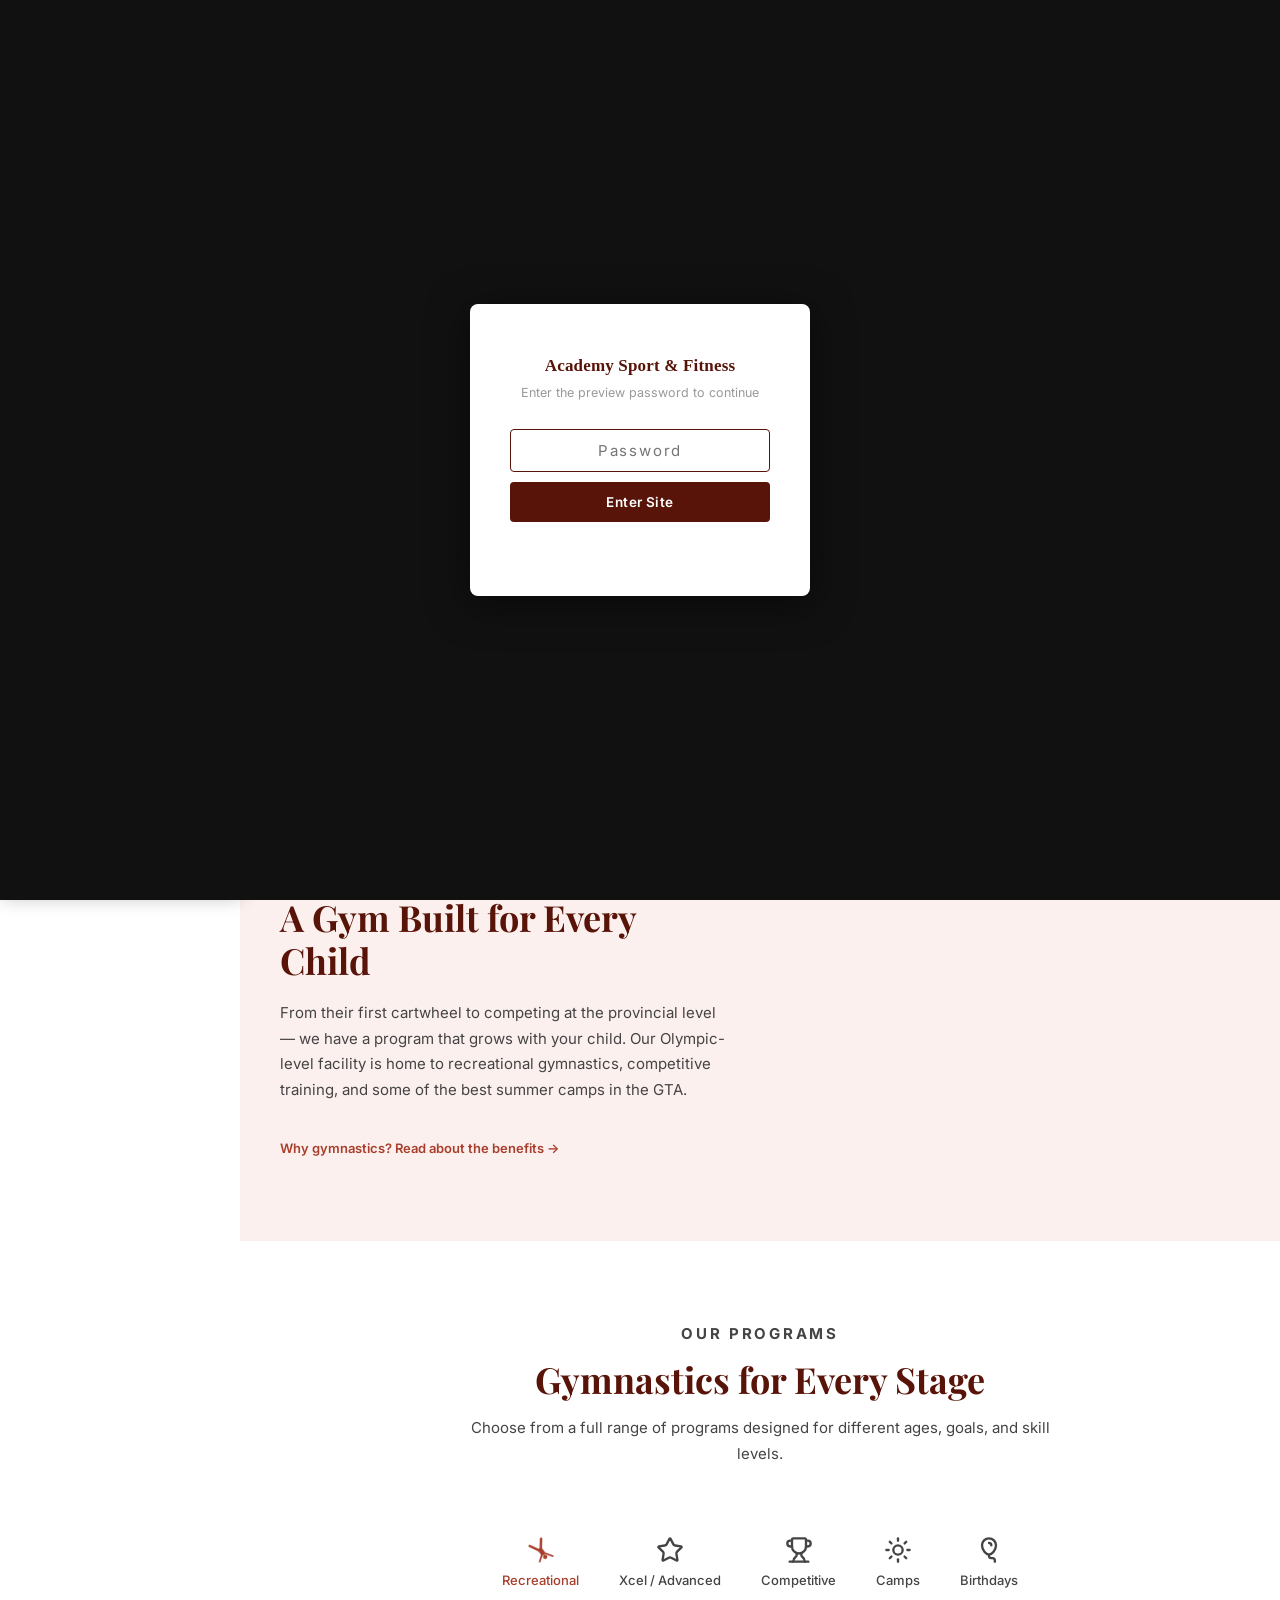
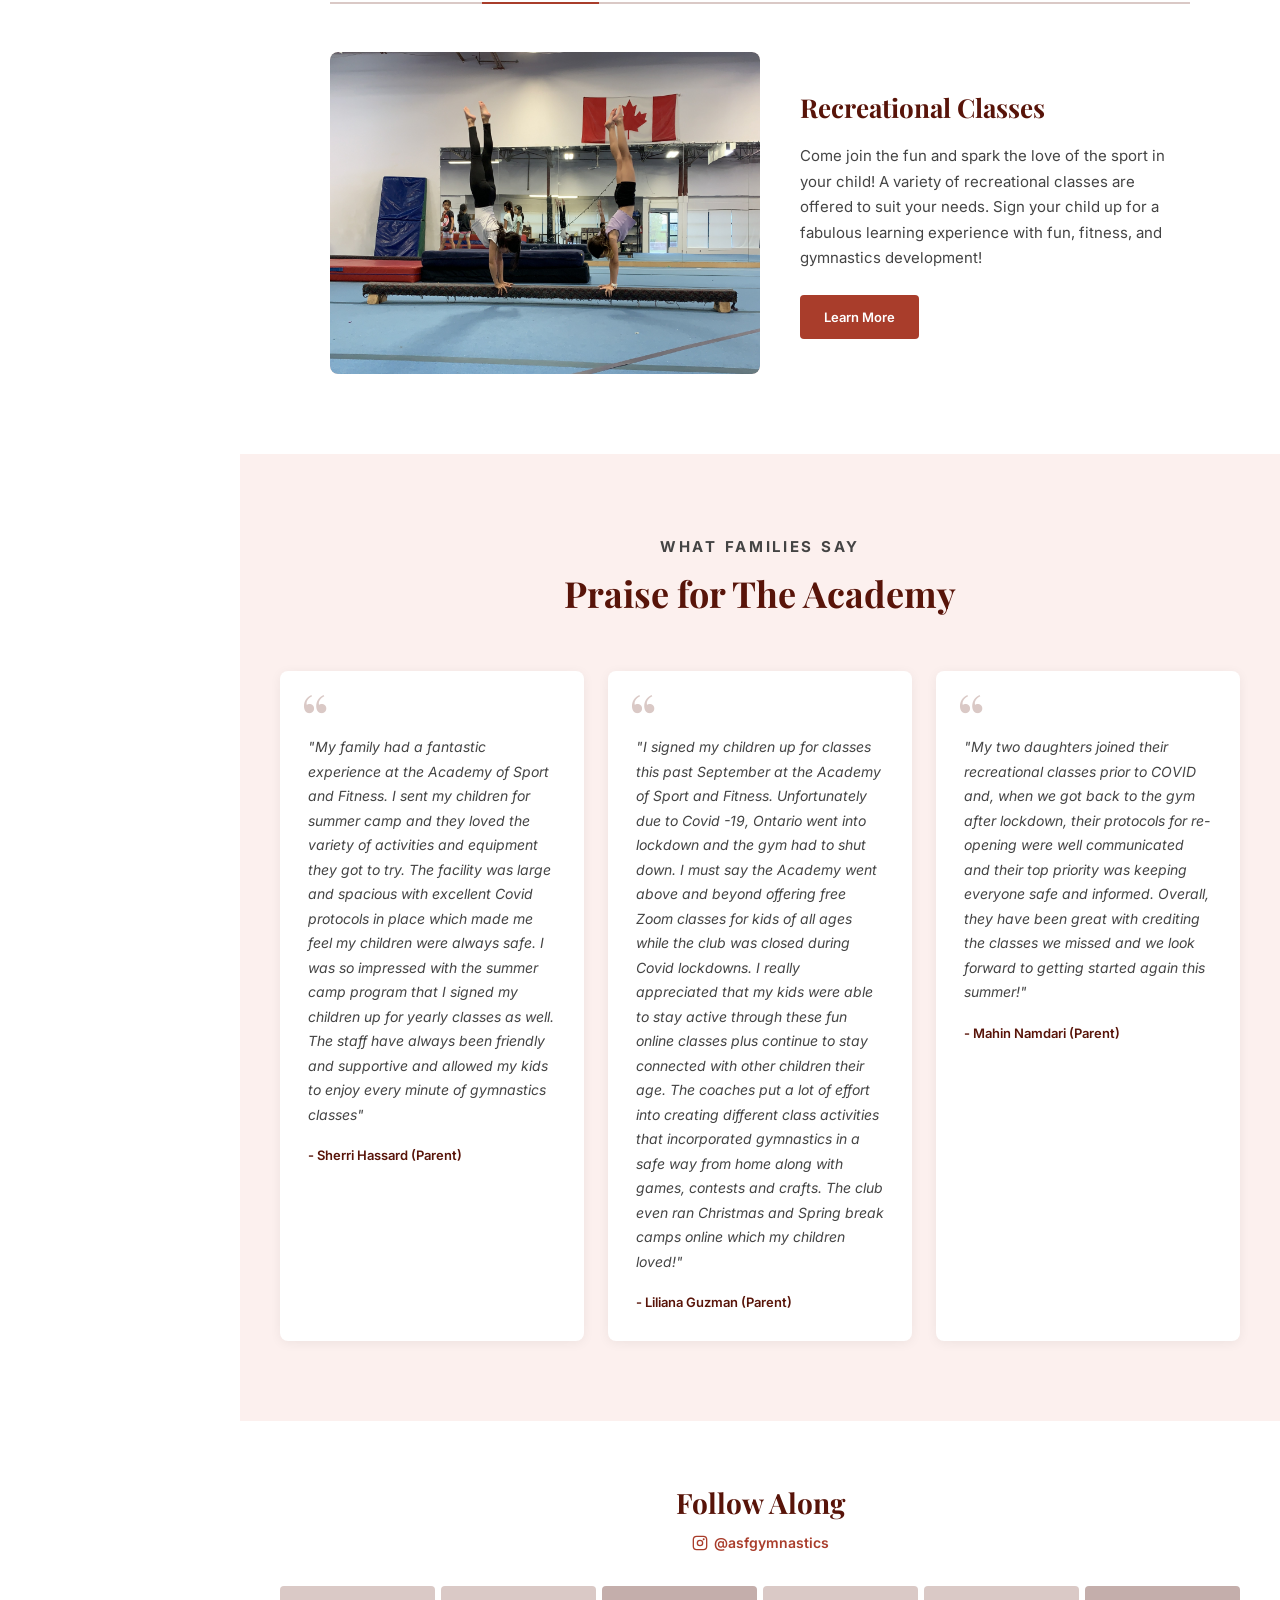
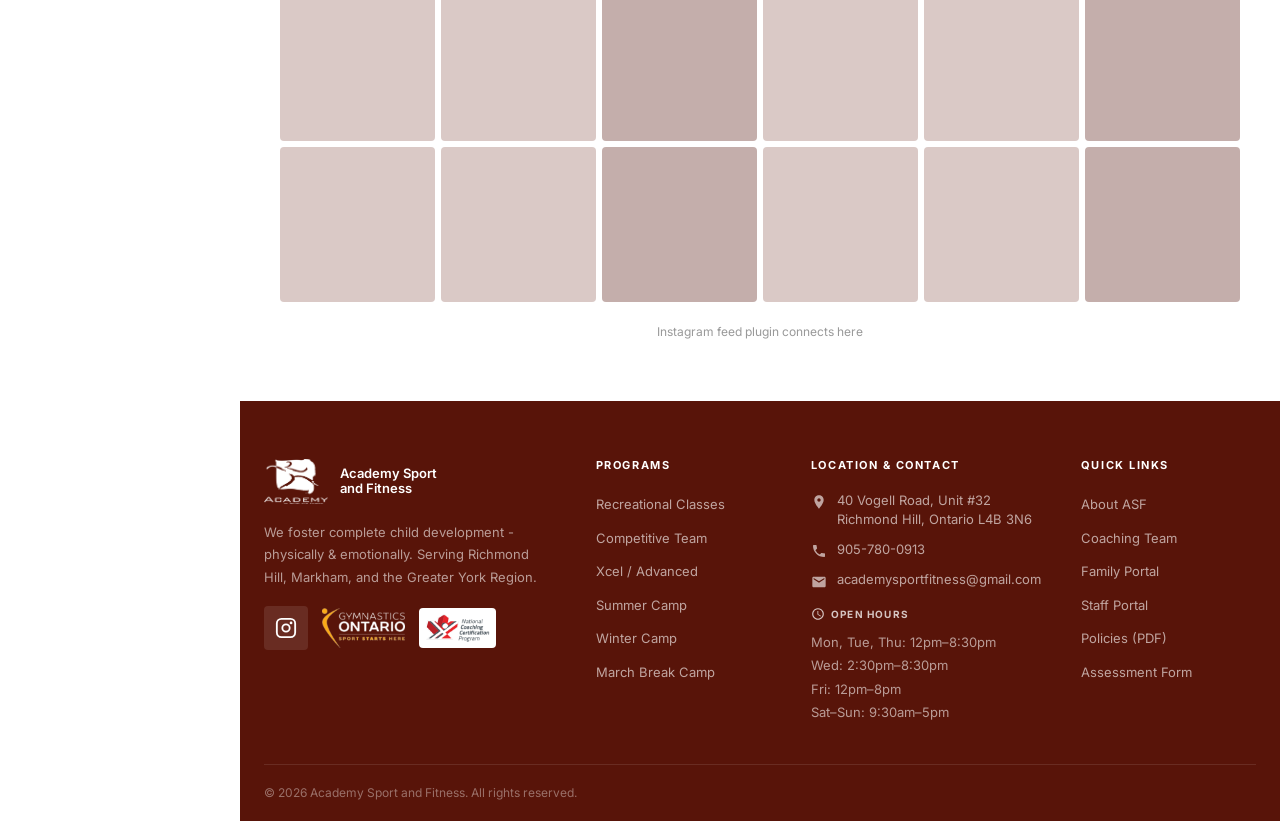
==== commit e6263237: "Add password gate to all pages" ====
--- a/index.html
+++ b/index.html
@@ -260,8 +260,27 @@
 #back-to-top{position:fixed;bottom:28px;right:28px;width:44px;height:44px;background:var(--brick-red);color:#fff;border:none;border-radius:50%;cursor:pointer;display:flex;align-items:center;justify-content:center;box-shadow:0 2px 12px rgba(0,0,0,.25);opacity:0;transform:translateY(10px);transition:opacity .25s,transform .25s,background .15s;z-index:900;pointer-events:none}
 #back-to-top.visible{opacity:1;transform:translateY(0);pointer-events:all}
 #back-to-top:hover{background:var(--oxidized-iron)}</style>
-</head>
+<style id="pw-gate-style">
+#pw-gate{position:fixed;inset:0;background:#111;z-index:99999;display:flex;align-items:center;justify-content:center}
+#pw-box{background:#fff;border-radius:8px;padding:48px 40px;width:100%;max-width:340px;text-align:center;box-shadow:0 8px 40px rgba(0,0,0,.5)}
+#pw-logo{font-size:17px;font-weight:700;color:#581409;margin-bottom:4px;font-family:Georgia,serif;letter-spacing:.01em}
+#pw-sub{font-size:12.5px;color:#999;margin-bottom:26px}
+#pw-input{width:100%;padding:11px 14px;border:1.5px solid #ddd;border-radius:4px;font-size:15px;text-align:center;letter-spacing:.12em;outline:none;box-sizing:border-box;font-family:inherit}
+#pw-input:focus{border-color:#581409}
+#pw-btn{width:100%;margin-top:10px;padding:12px;background:#581409;color:#fff;border:none;border-radius:4px;font-size:13.5px;font-weight:600;cursor:pointer;font-family:inherit;letter-spacing:.03em}
+#pw-btn:hover{background:#9B2616}
+#pw-err{color:#b00;font-size:12px;margin-top:10px;min-height:16px}
+</style></head>
 <body>
+<div id="pw-gate">
+  <div id="pw-box">
+    <div id="pw-logo">Academy Sport &amp; Fitness</div>
+    <div id="pw-sub">Enter the preview password to continue</div>
+    <input id="pw-input" type="password" placeholder="Password" autocomplete="off">
+    <button id="pw-btn">Enter Site</button>
+    <div id="pw-err"></div>
+  </div>
+</div>
 
 <!-- Mobile top bar -->
 <div class="mobile-topbar">
@@ -615,5 +634,26 @@
 
 <button id="back-to-top" aria-label="Back to top">
   <svg width="20" height="20" viewBox="0 0 24 24" fill="none" stroke="currentColor" stroke-width="2.5"><polyline points="18 15 12 9 6 15"/></svg>
-</button></body>
+</button><script>
+(function(){
+  var gate=document.getElementById('pw-gate');
+  if(sessionStorage.getItem('asf_auth')==='1'){gate.remove();return;}
+  document.body.style.overflow='hidden';
+  function attempt(){
+    if(document.getElementById('pw-input').value==='asfgym'){
+      sessionStorage.setItem('asf_auth','1');
+      document.body.style.overflow='';
+      gate.remove();
+    } else {
+      document.getElementById('pw-err').textContent='Incorrect password — try again.';
+      document.getElementById('pw-input').value='';
+      document.getElementById('pw-input').focus();
+    }
+  }
+  document.getElementById('pw-btn').addEventListener('click',attempt);
+  document.getElementById('pw-input').addEventListener('keydown',function(e){if(e.key==='Enter')attempt();});
+  setTimeout(function(){document.getElementById('pw-input').focus();},50);
+})();
+</script>
+</body>
 </html>
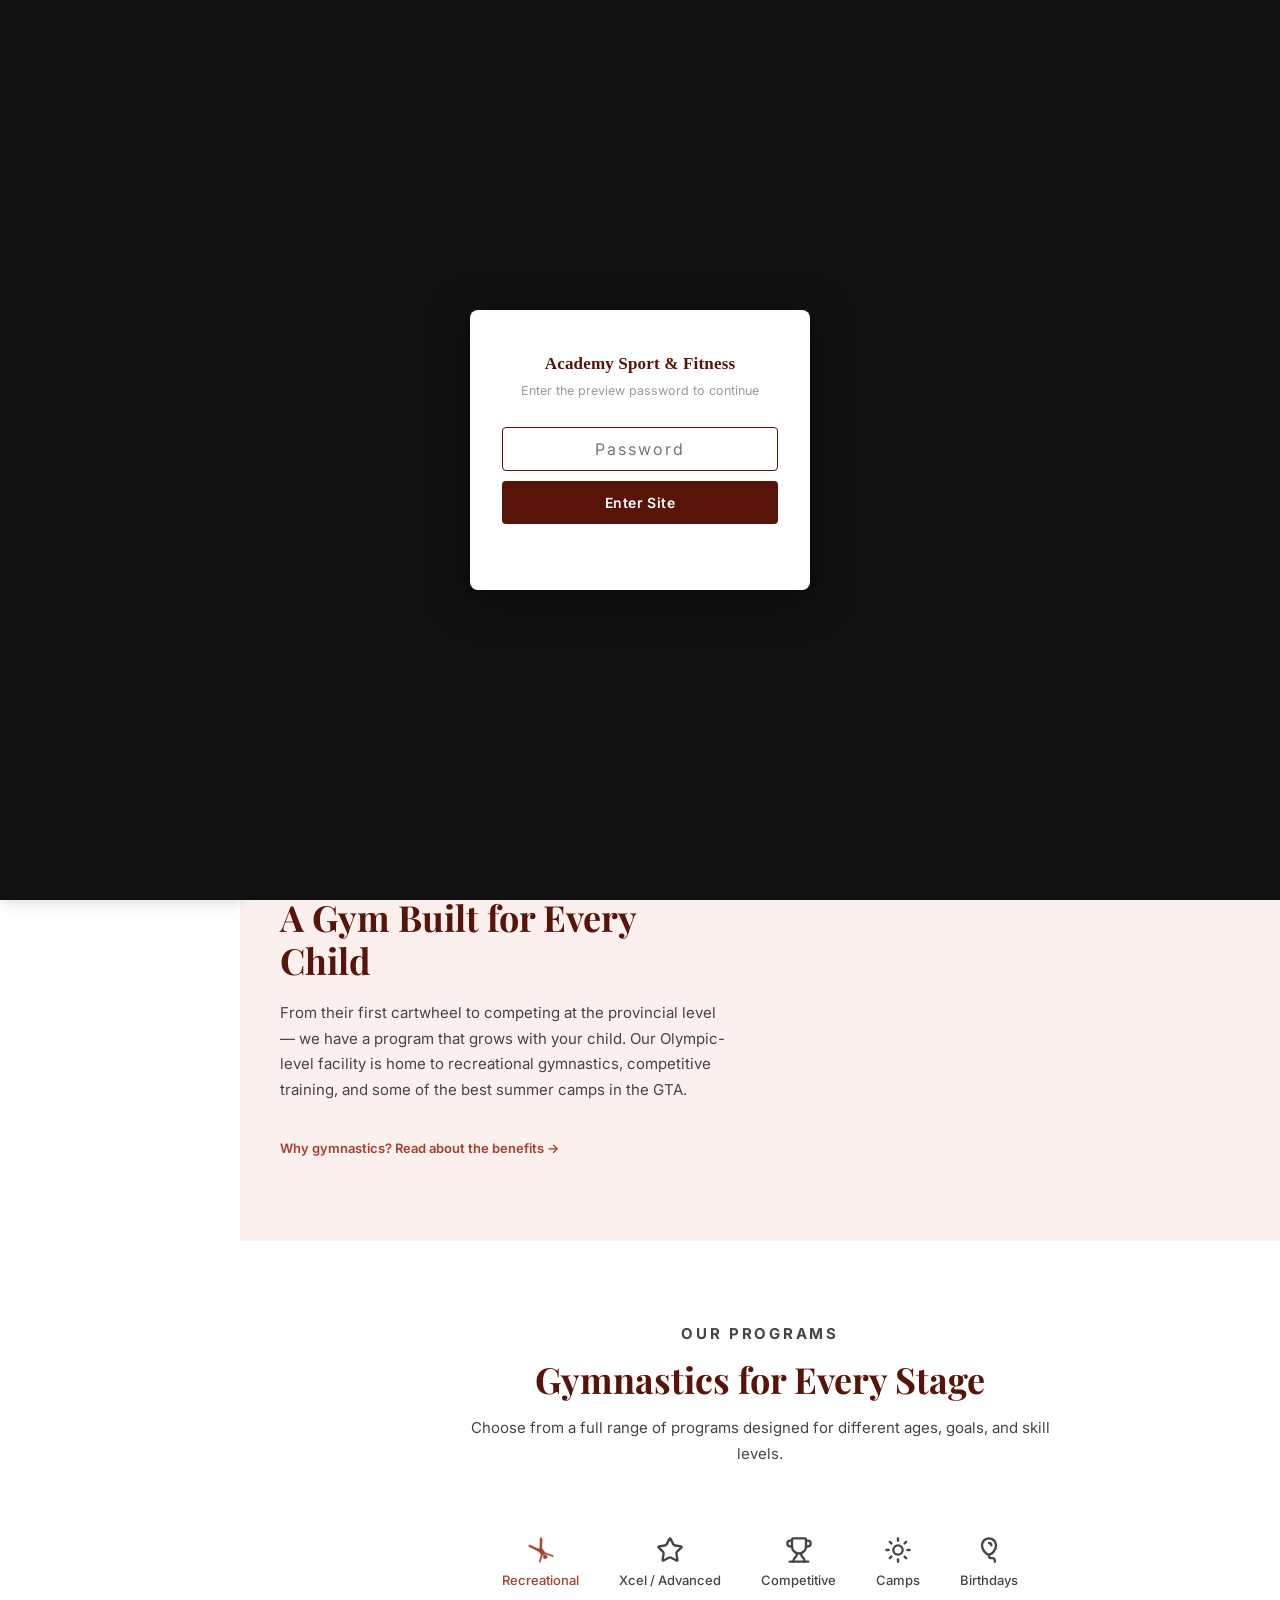
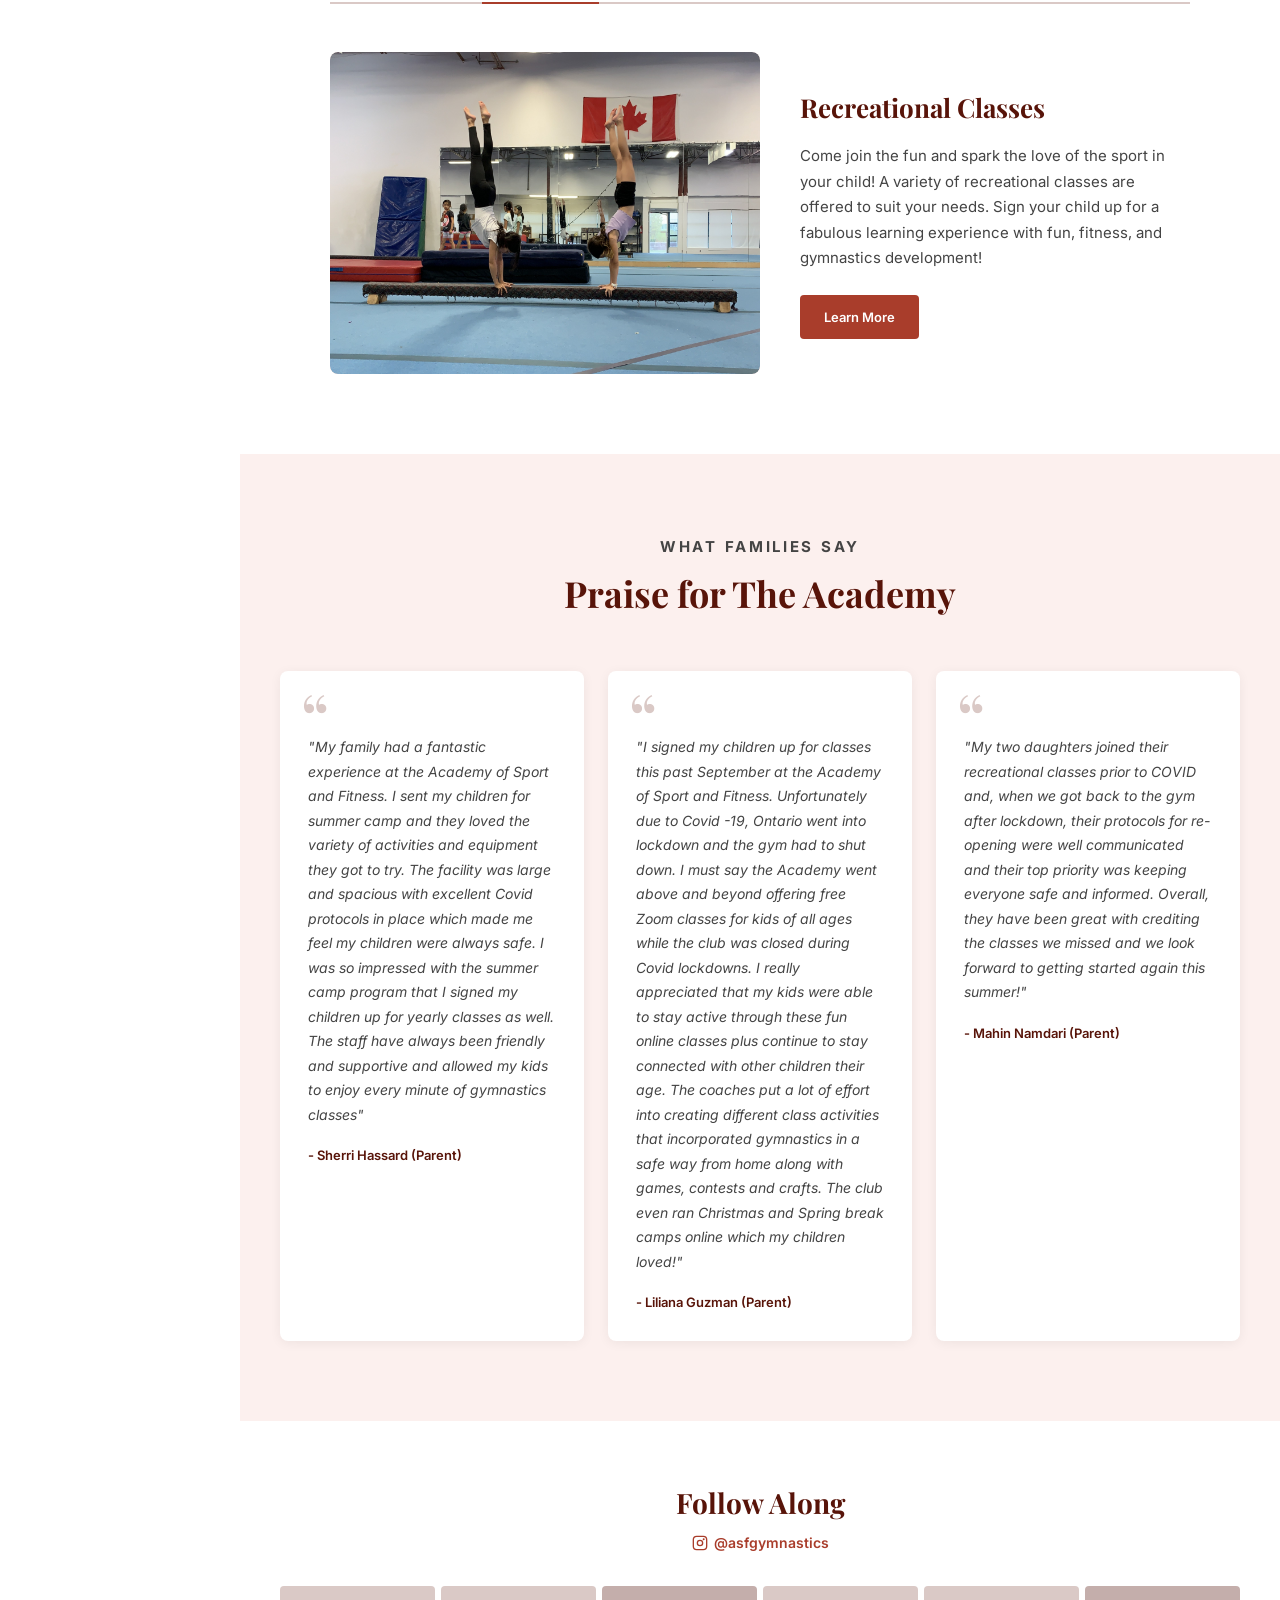
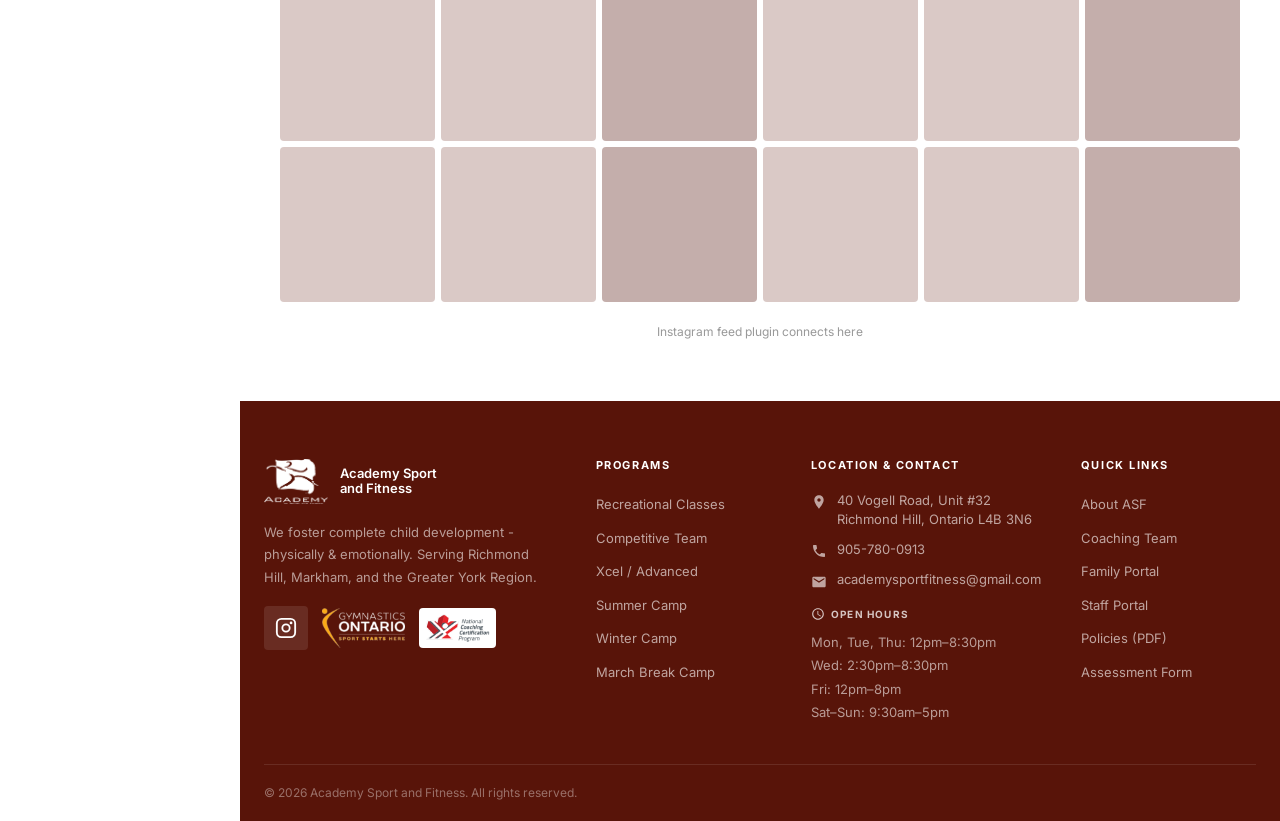
==== commit 73f641d5: "Cross-browser password gate fixes and mobile compatibility audit" ====
--- a/index.html
+++ b/index.html
@@ -261,14 +261,14 @@
 #back-to-top.visible{opacity:1;transform:translateY(0);pointer-events:all}
 #back-to-top:hover{background:var(--oxidized-iron)}</style>
 <style id="pw-gate-style">
-#pw-gate{position:fixed;inset:0;background:#111;z-index:99999;display:flex;align-items:center;justify-content:center}
-#pw-box{background:#fff;border-radius:8px;padding:48px 40px;width:100%;max-width:340px;text-align:center;box-shadow:0 8px 40px rgba(0,0,0,.5)}
+#pw-gate{position:fixed;top:0;right:0;bottom:0;left:0;background:#111;z-index:99999;display:-webkit-box;display:-ms-flexbox;display:flex;-webkit-box-align:center;-ms-flex-align:center;align-items:center;-webkit-box-pack:center;-ms-flex-pack:center;justify-content:center}
+#pw-box{background:#fff;border-radius:8px;padding:40px 32px;width:calc(100% - 48px);max-width:340px;text-align:center;box-shadow:0 8px 40px rgba(0,0,0,.5)}
 #pw-logo{font-size:17px;font-weight:700;color:#581409;margin-bottom:4px;font-family:Georgia,serif;letter-spacing:.01em}
 #pw-sub{font-size:12.5px;color:#999;margin-bottom:26px}
-#pw-input{width:100%;padding:11px 14px;border:1.5px solid #ddd;border-radius:4px;font-size:15px;text-align:center;letter-spacing:.12em;outline:none;box-sizing:border-box;font-family:inherit}
+#pw-input{width:100%;padding:11px 14px;border:1.5px solid #ddd;border-radius:4px;font-size:16px;text-align:center;letter-spacing:.12em;outline:none;box-sizing:border-box;font-family:inherit;-webkit-appearance:none;appearance:none}
 #pw-input:focus{border-color:#581409}
-#pw-btn{width:100%;margin-top:10px;padding:12px;background:#581409;color:#fff;border:none;border-radius:4px;font-size:13.5px;font-weight:600;cursor:pointer;font-family:inherit;letter-spacing:.03em}
-#pw-btn:hover{background:#9B2616}
+#pw-btn{width:100%;margin-top:10px;padding:13px;background:#581409;color:#fff;border:none;border-radius:4px;font-size:14px;font-weight:600;cursor:pointer;font-family:inherit;letter-spacing:.03em;-webkit-appearance:none;appearance:none;touch-action:manipulation}
+#pw-btn:hover,#pw-btn:active{background:#9B2616}
 #pw-err{color:#b00;font-size:12px;margin-top:10px;min-height:16px}
 </style></head>
 <body>
@@ -639,11 +639,13 @@
   var gate=document.getElementById('pw-gate');
   if(sessionStorage.getItem('asf_auth')==='1'){gate.remove();return;}
   document.body.style.overflow='hidden';
+  document.body.style.position='fixed';
+  document.body.style.width='100%';
+  function unlock(){document.body.style.overflow='';document.body.style.position='';document.body.style.width='';gate.style.display='none';gate.remove();}
   function attempt(){
     if(document.getElementById('pw-input').value==='asfgym'){
       sessionStorage.setItem('asf_auth','1');
-      document.body.style.overflow='';
-      gate.remove();
+      unlock();
     } else {
       document.getElementById('pw-err').textContent='Incorrect password — try again.';
       document.getElementById('pw-input').value='';
@@ -651,7 +653,7 @@
     }
   }
   document.getElementById('pw-btn').addEventListener('click',attempt);
-  document.getElementById('pw-input').addEventListener('keydown',function(e){if(e.key==='Enter')attempt();});
+  document.getElementById('pw-input').addEventListener('keydown',function(e){if(e.key==='Enter'||e.keyCode===13)attempt();});
   setTimeout(function(){document.getElementById('pw-input').focus();},50);
 })();
 </script>
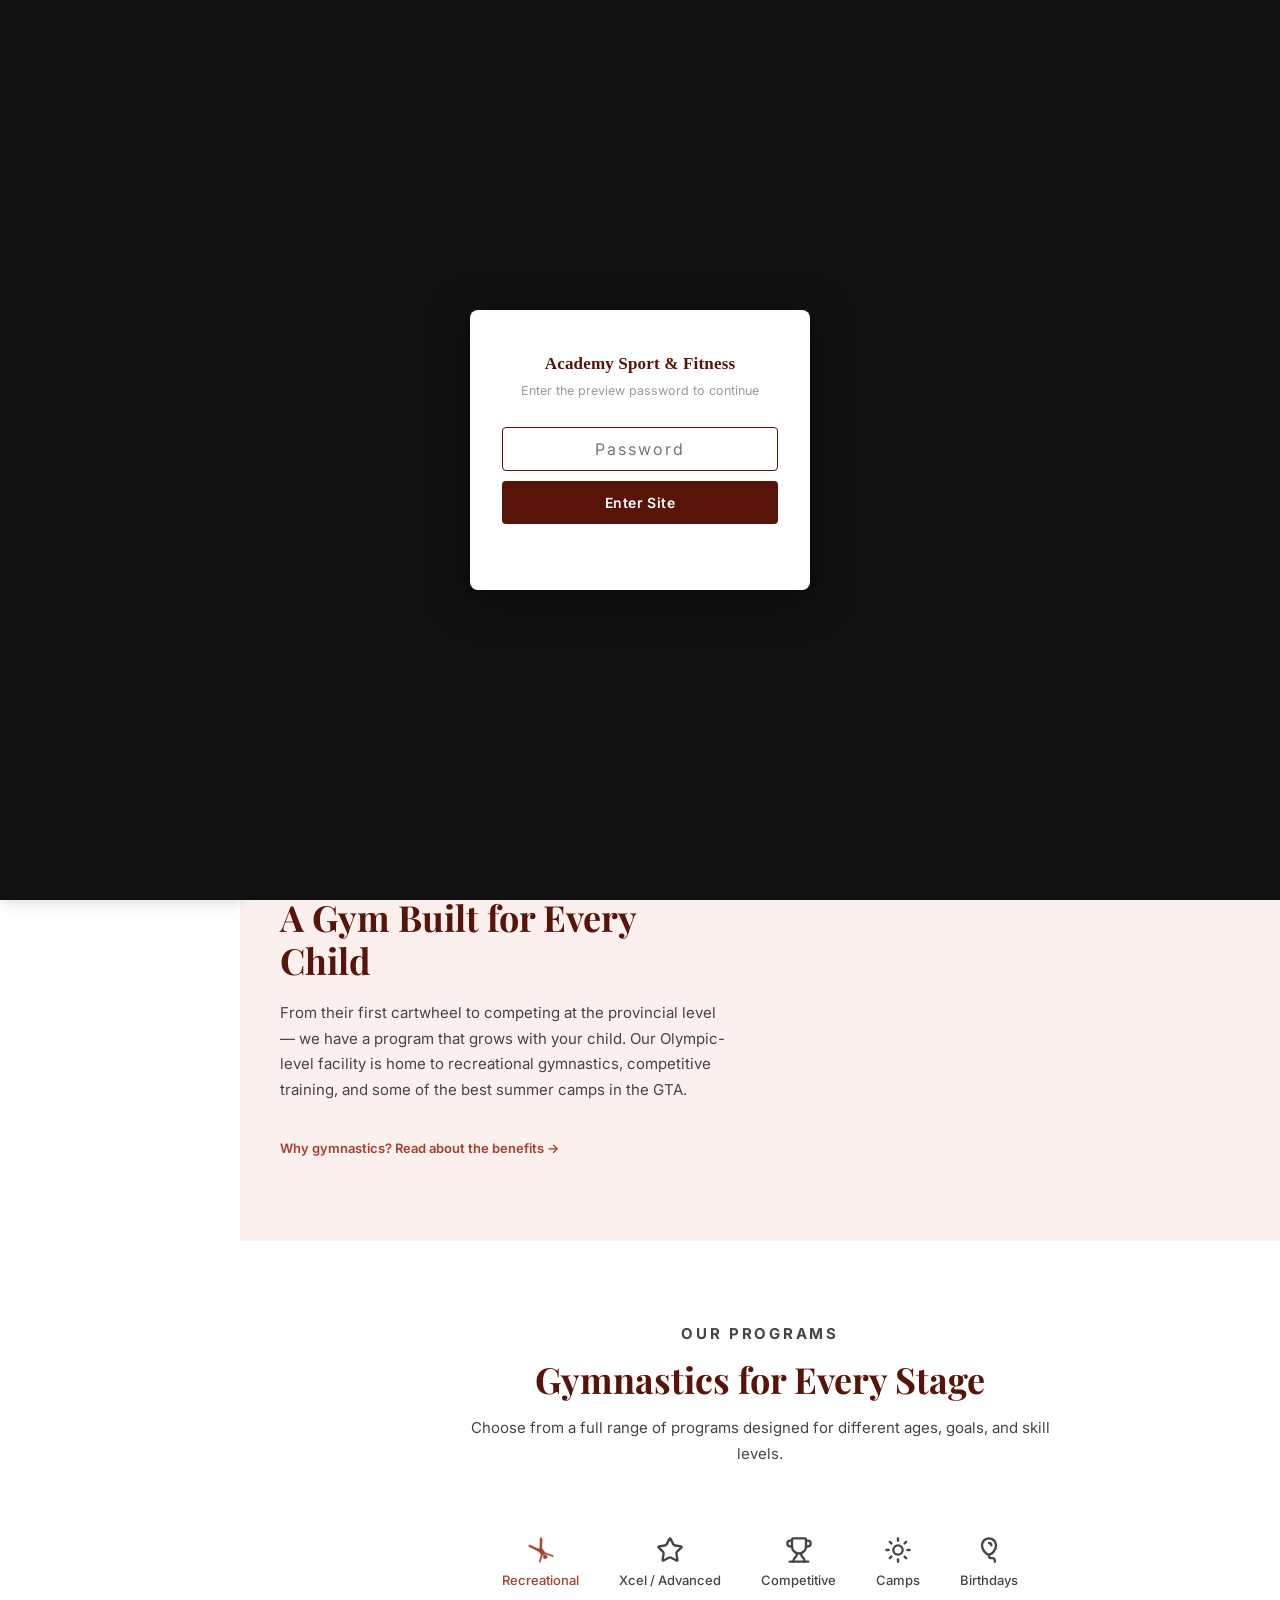
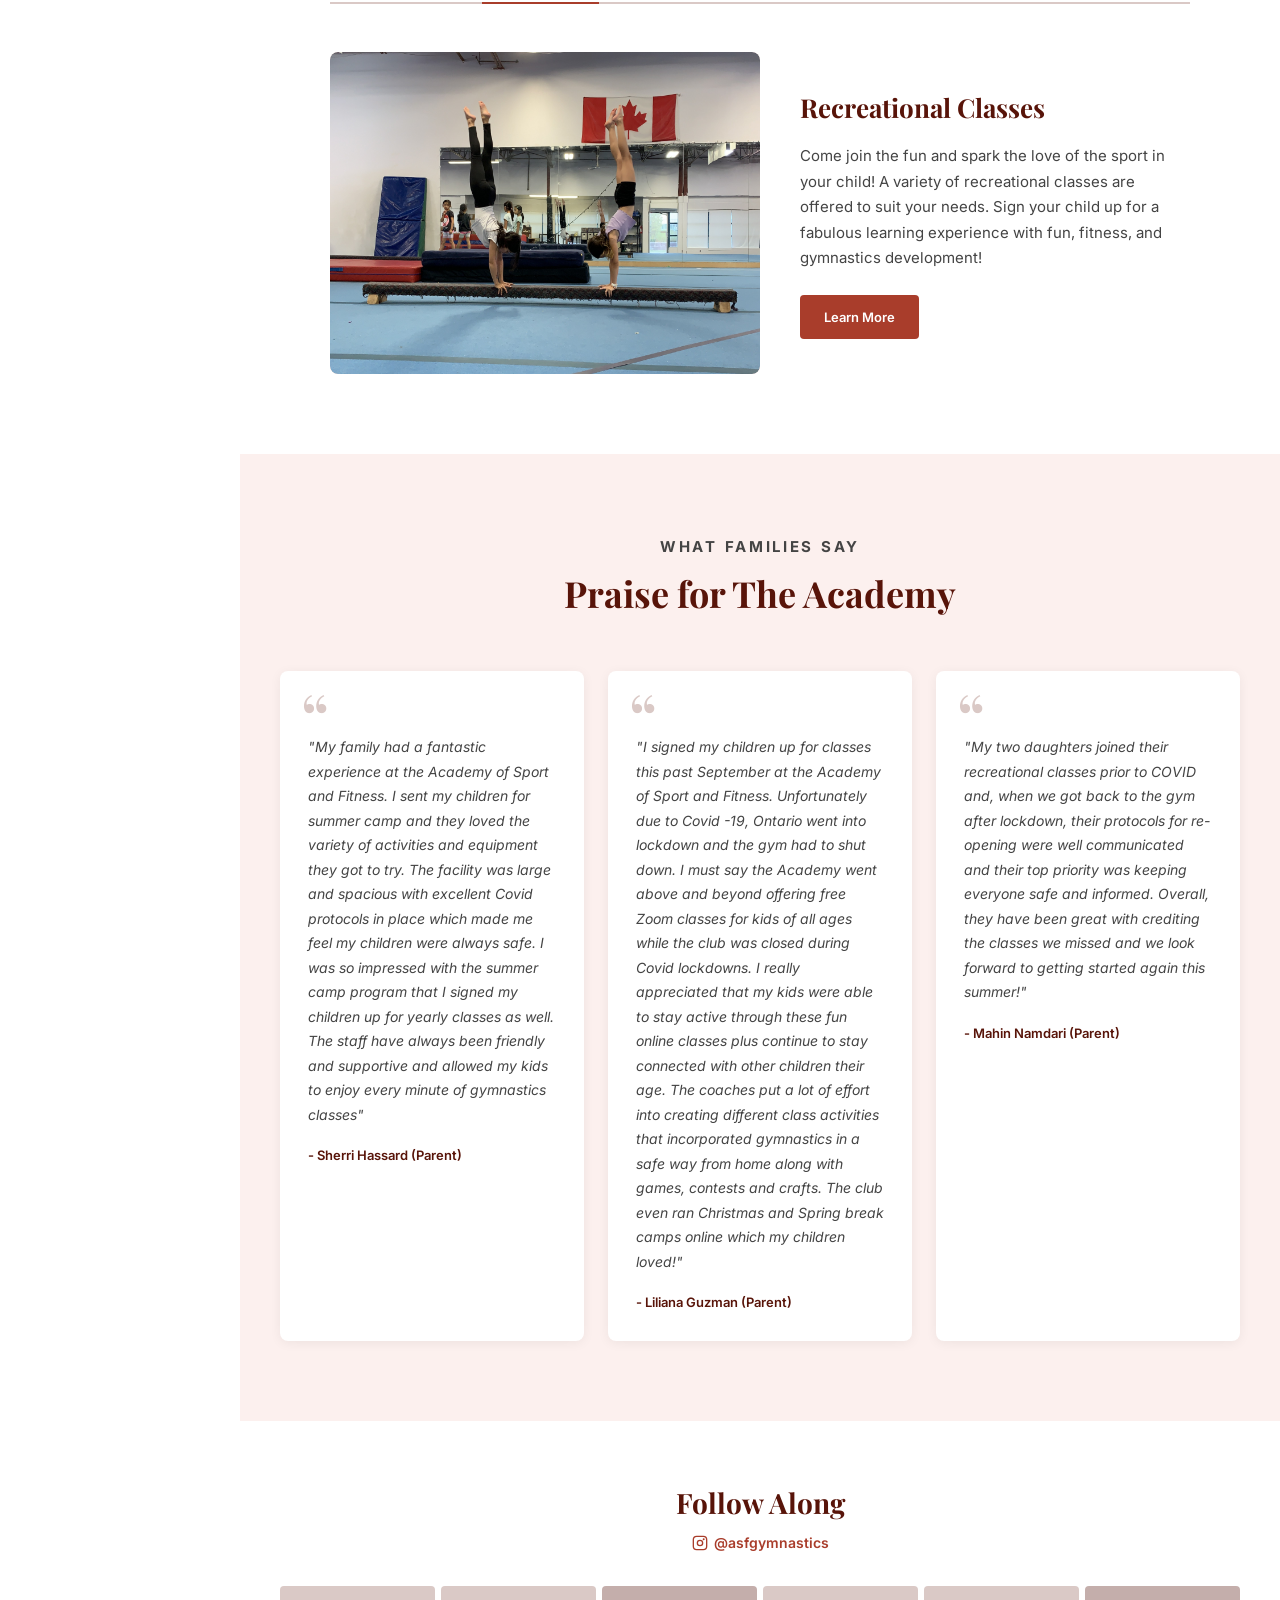
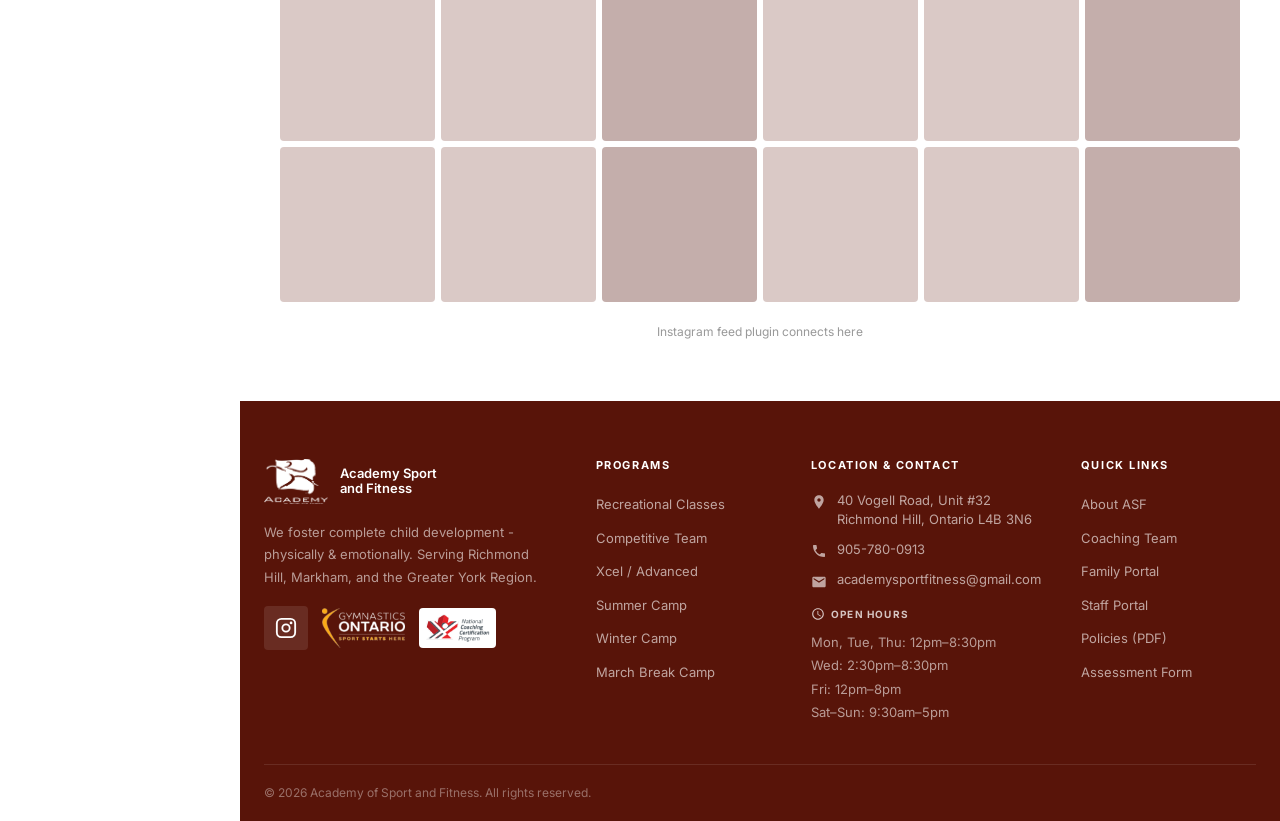
==== commit 5d5206f5: "Rename to 'Academy of Sport and Fitness' across all pages" ====
--- a/index.html
+++ b/index.html
@@ -3,16 +3,16 @@
 <head>
 <meta charset="UTF-8">
 <meta name="viewport" content="width=device-width, initial-scale=1.0">
-<meta name="description" content="Recreational gymnastics, competitive programs, and summer camps for kids in Richmond Hill, Markham, and York Region. Register at Academy Sport and Fitness today.">
-<meta property="og:site_name" content="Academy Sport and Fitness">
+<meta name="description" content="Recreational gymnastics, competitive programs, and summer camps for kids in Richmond Hill, Markham, and York Region. Register at Academy of Sport and Fitness today.">
+<meta property="og:site_name" content="Academy of Sport and Fitness">
 <meta property="og:type" content="website">
 <meta property="og:url" content="https://academysportfitness.ca/">
-<meta property="og:title" content="Academy Sport and Fitness | Gymnastics in Richmond Hill">
-<meta property="og:description" content="Recreational gymnastics, competitive programs, and summer camps for kids in Richmond Hill, Markham, and York Region. Register at Academy Sport and Fitness today.">
+<meta property="og:title" content="Academy of Sport and Fitness | Gymnastics in Richmond Hill">
+<meta property="og:description" content="Recreational gymnastics, competitive programs, and summer camps for kids in Richmond Hill, Markham, and York Region. Register at Academy of Sport and Fitness today.">
 <meta property="og:image" content="https://academysportfitness.ca/assets/web/logo.png">
 <meta property="og:locale" content="en_CA">
 <link rel="icon" href="assets/web/logo.png" type="image/png">
-<title>Academy Sport and Fitness | Gymnastics in Richmond Hill</title>
+<title>Academy of Sport and Fitness | Gymnastics in Richmond Hill</title>
 <link href="https://fonts.googleapis.com/css2?family=Playfair+Display:wght@400;700&family=Inter:wght@300;400;500;600;700&display=swap" rel="stylesheet">
 <style>
 :root {
@@ -286,7 +286,7 @@
 <div class="mobile-topbar">
   <a href="#" class="mobile-logo">
     <div class="mobile-logo-icon"><img src="assets/web/logo.png" alt="ASF Logo"></div>
-    <span class="mobile-logo-name">Academy Sport and Fitness</span>
+    <span class="mobile-logo-name">Academy of Sport and Fitness</span>
   </a>
   <button class="nav-hamburger" id="nav-hamburger" aria-label="Open menu" aria-expanded="false">
     <span></span><span></span><span></span>
@@ -370,7 +370,7 @@
 <!-- Hero -->
 <section class="hero">
   <div class="hero-slide hero-slide-duo active">
-    <img src="assets/photos/home/1-home.jpg" class="duo-img" alt="Gymnasts training at Academy Sport and Fitness">
+    <img src="assets/photos/home/1-home.jpg" class="duo-img" alt="Gymnasts training at Academy of Sport and Fitness">
     <img src="assets/photos/home/2-home.jpg" class="duo-img" alt="Gymnastics class in action at ASF">
   </div>
   <div class="hero-slide" style="background:url('assets/photos/home/3-home.jpg') center 40%/cover no-repeat"></div>
@@ -564,7 +564,7 @@
     </div>
   </div>
   <div class="footer-bottom">
-    <span>&copy; 2026 Academy Sport and Fitness. All rights reserved.</span>
+    <span>&copy; 2026 Academy of Sport and Fitness. All rights reserved.</span>
   </div>
 </footer>
 
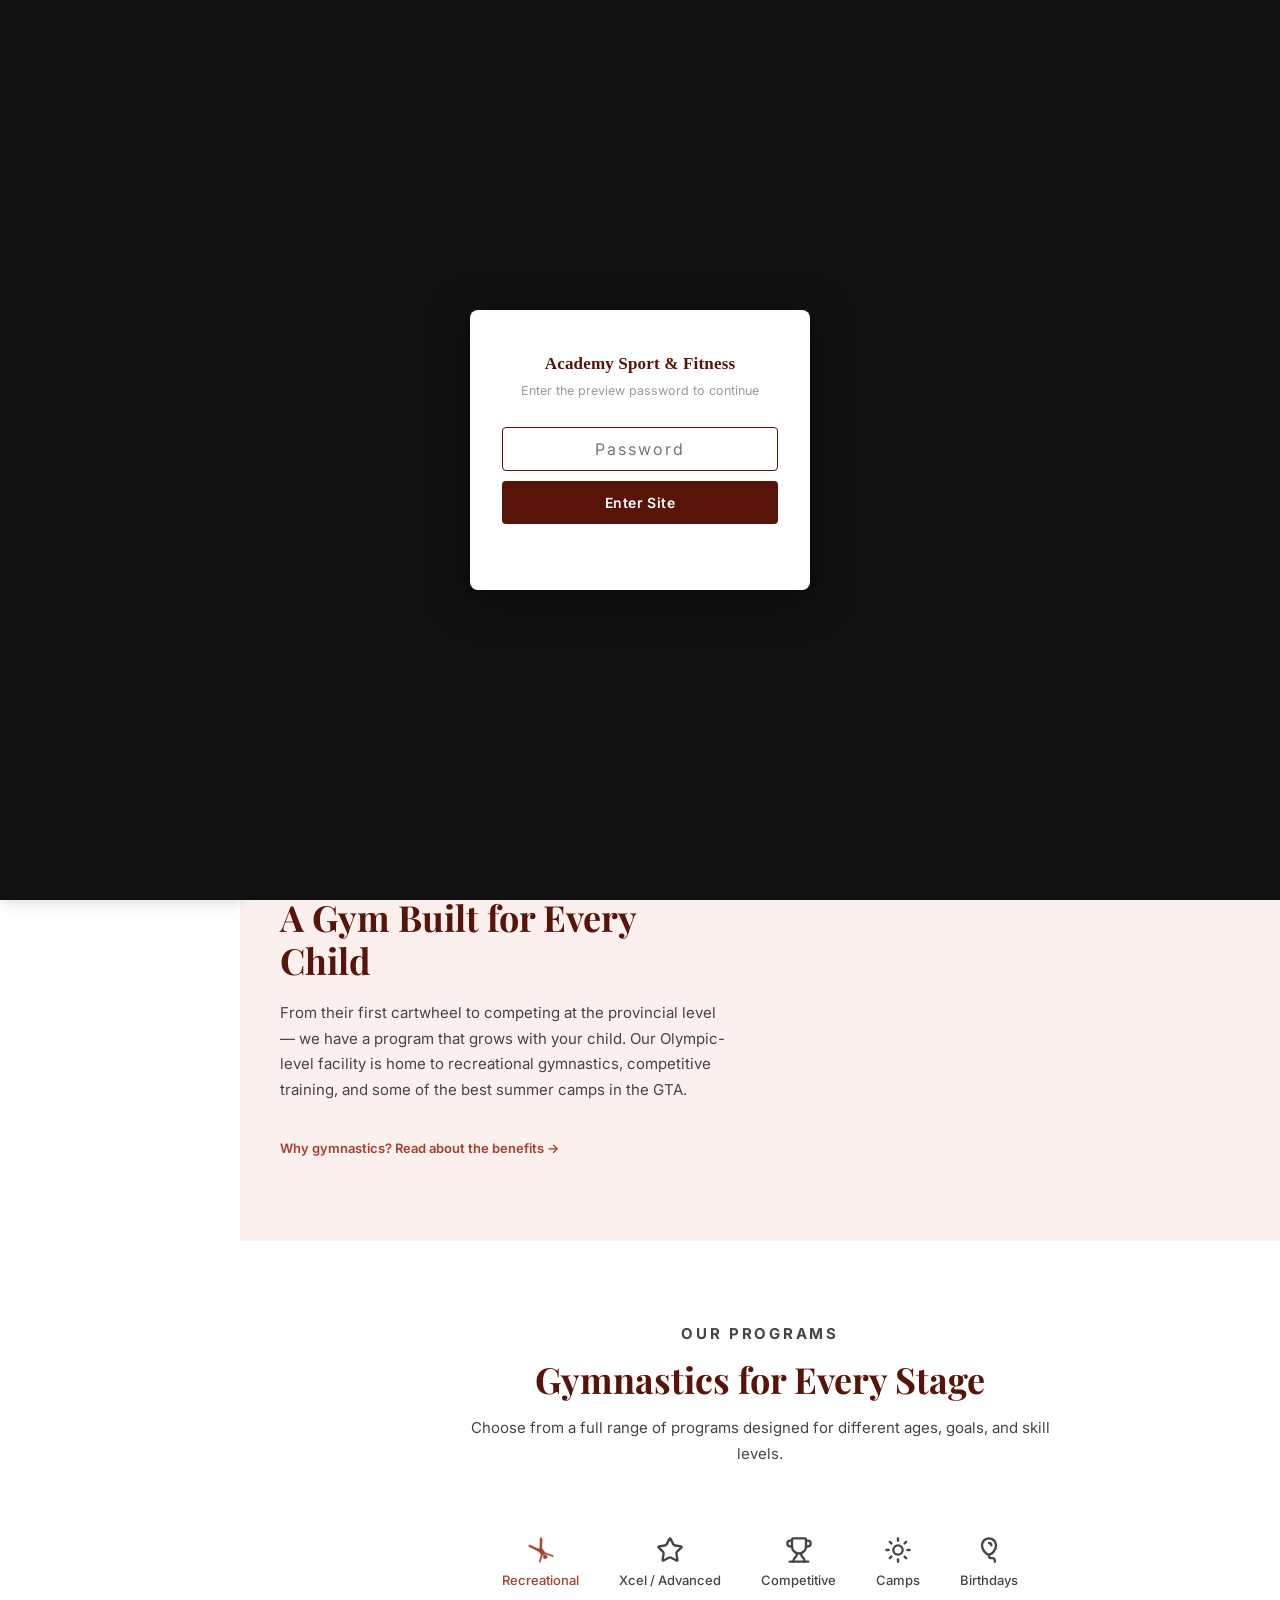
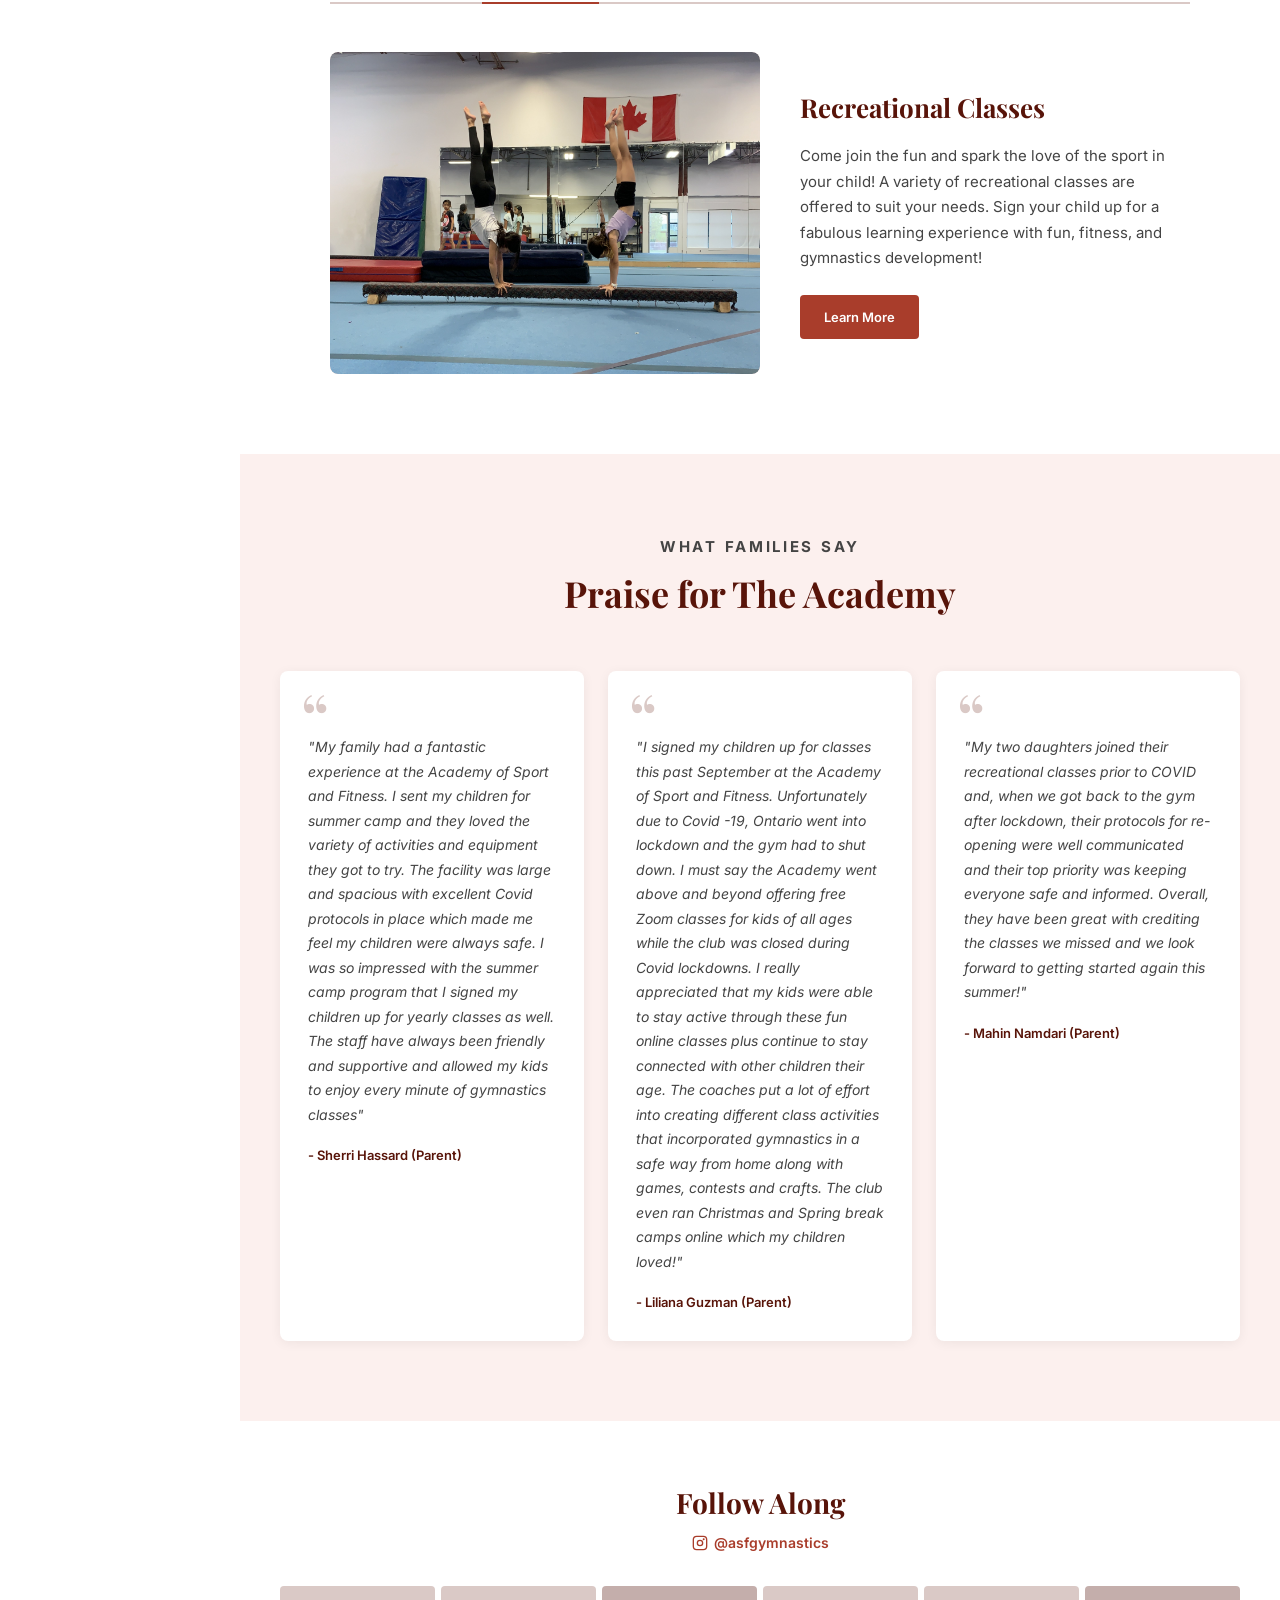
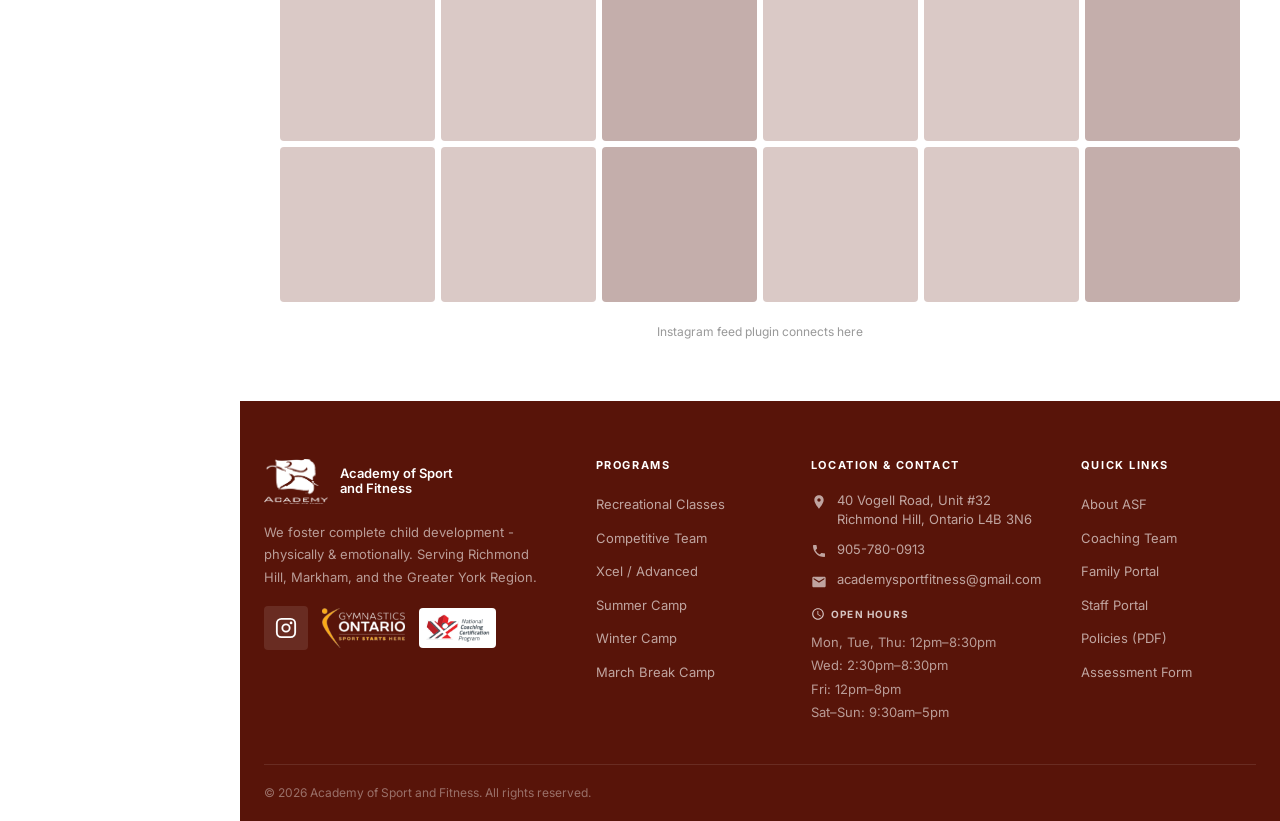
==== commit 98bb7f8f: "Fix nav and footer name to 'Academy of Sport and Fitness'" ====
--- a/index.html
+++ b/index.html
@@ -301,7 +301,7 @@
   <a href="#" class="nav-logo">
     <div class="nav-logo-icon"><img src="assets/web/logo.png" alt="ASF Logo"></div>
     <div class="nav-logo-text">
-      <strong>Academy Sport<br>and Fitness</strong>
+      <strong>Academy of Sport<br>and Fitness</strong>
     </div>
   </a>
 
@@ -518,7 +518,7 @@
       <div class="footer-logo">
         <div class="footer-logo-icon"><img src="assets/web/logo.png" alt="ASF Logo"></div>
         <div class="footer-logo-text">
-          <strong>Academy Sport<br>and Fitness</strong>
+          <strong>Academy of Sport<br>and Fitness</strong>
             </div>
       </div>
       <p>We foster complete child development - physically &amp; emotionally. Serving Richmond Hill, Markham, and the Greater York Region.</p>
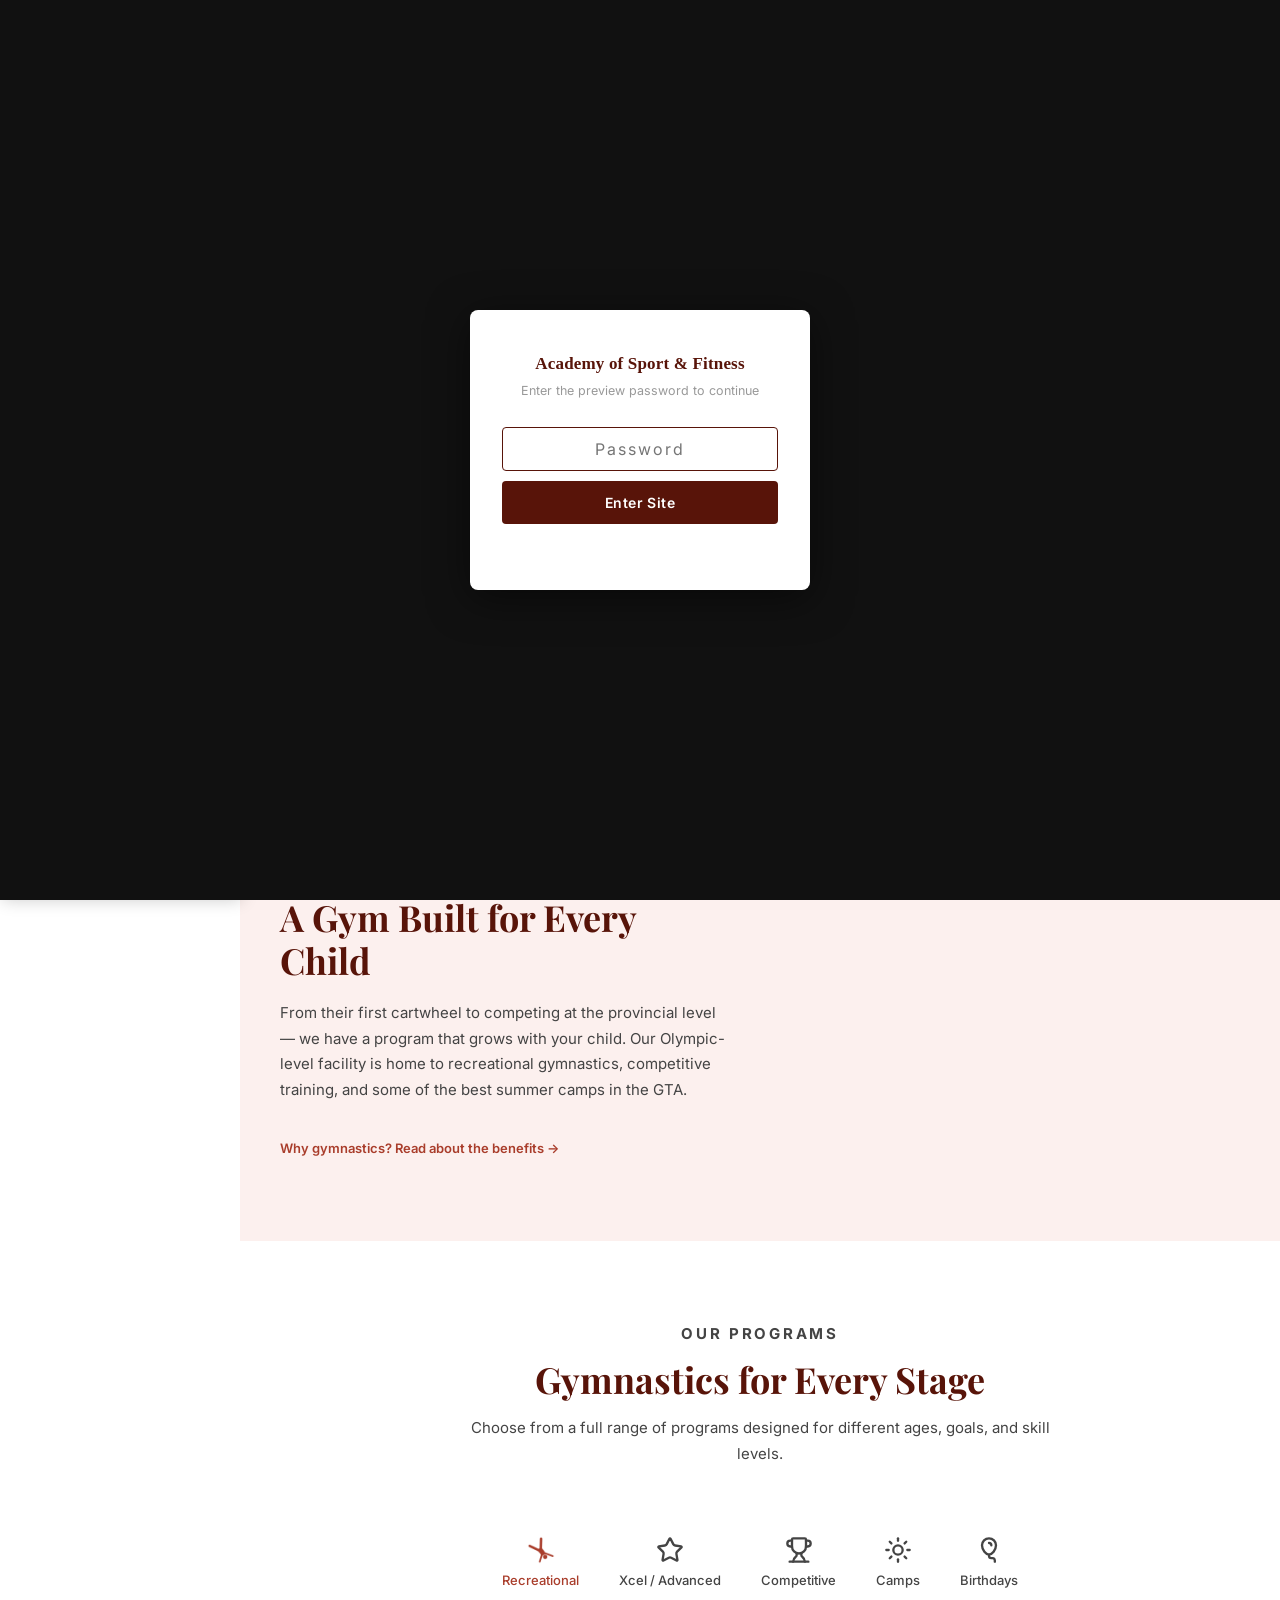
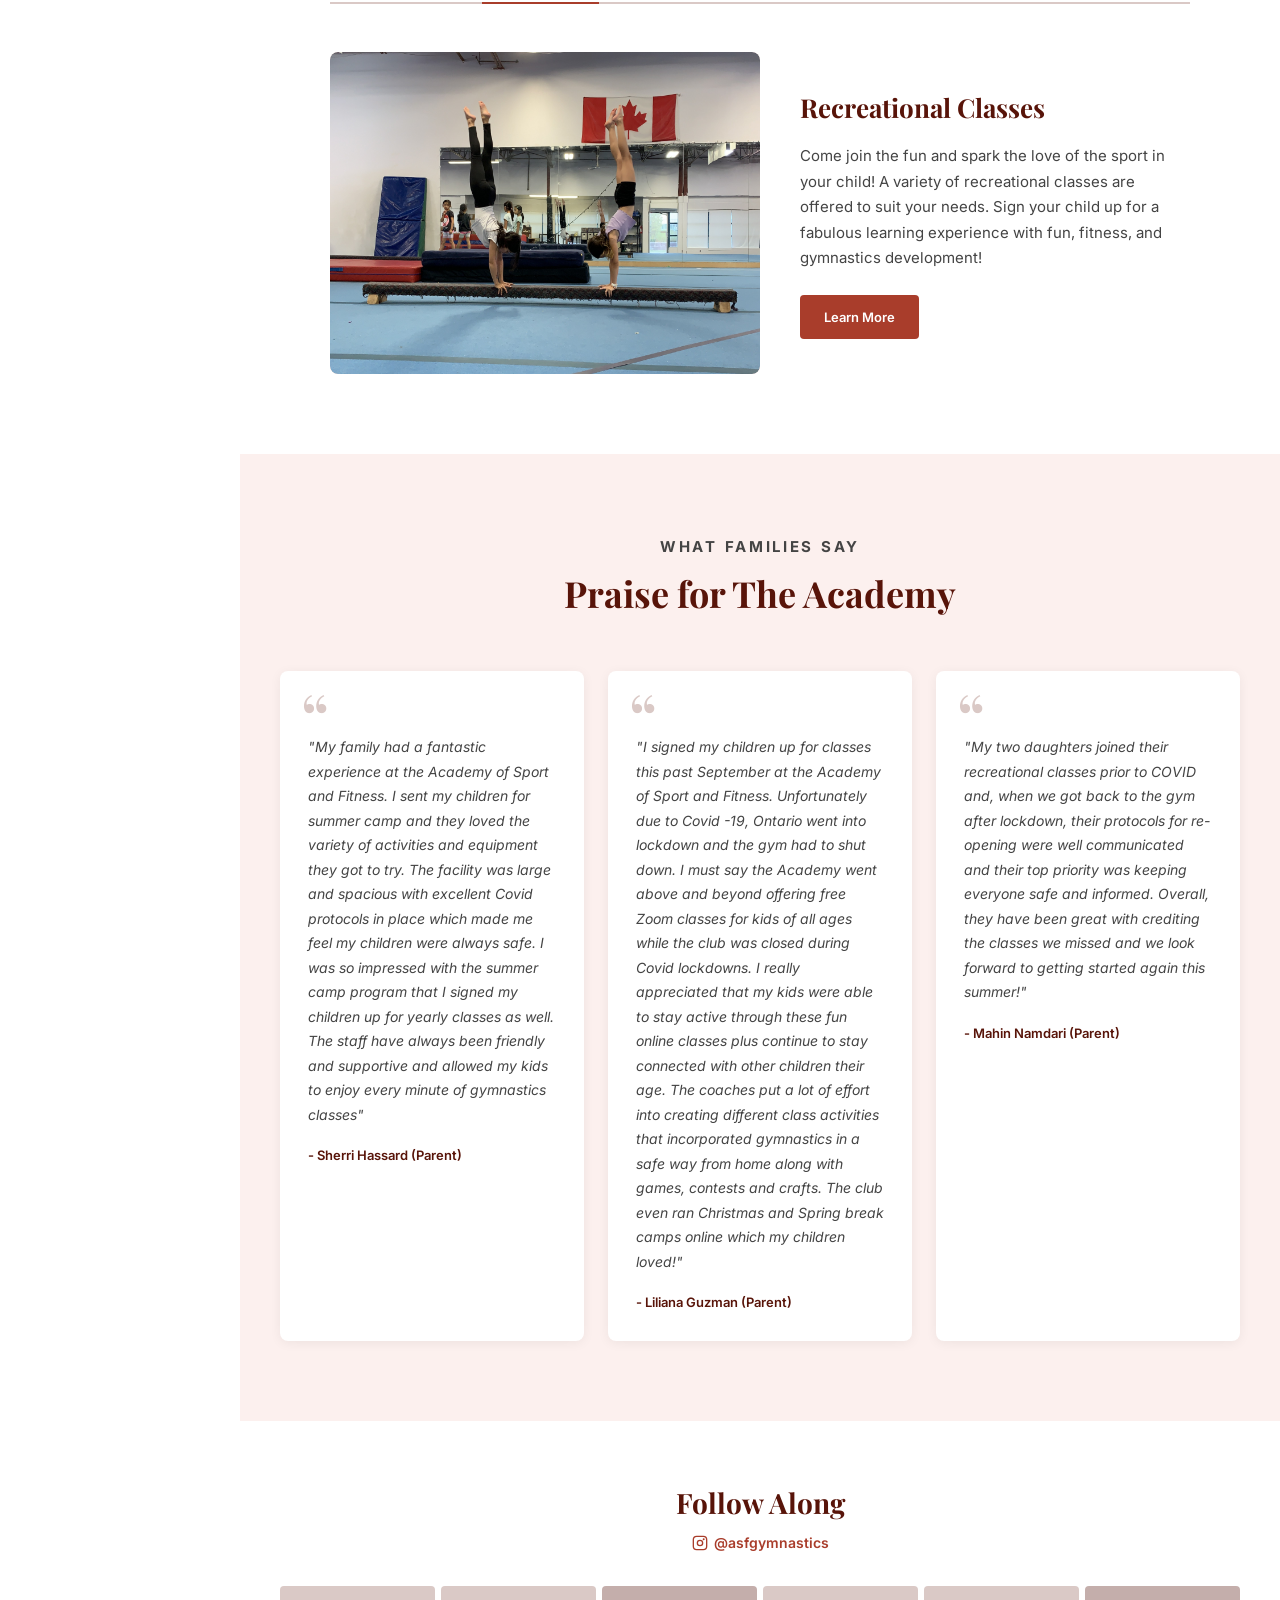
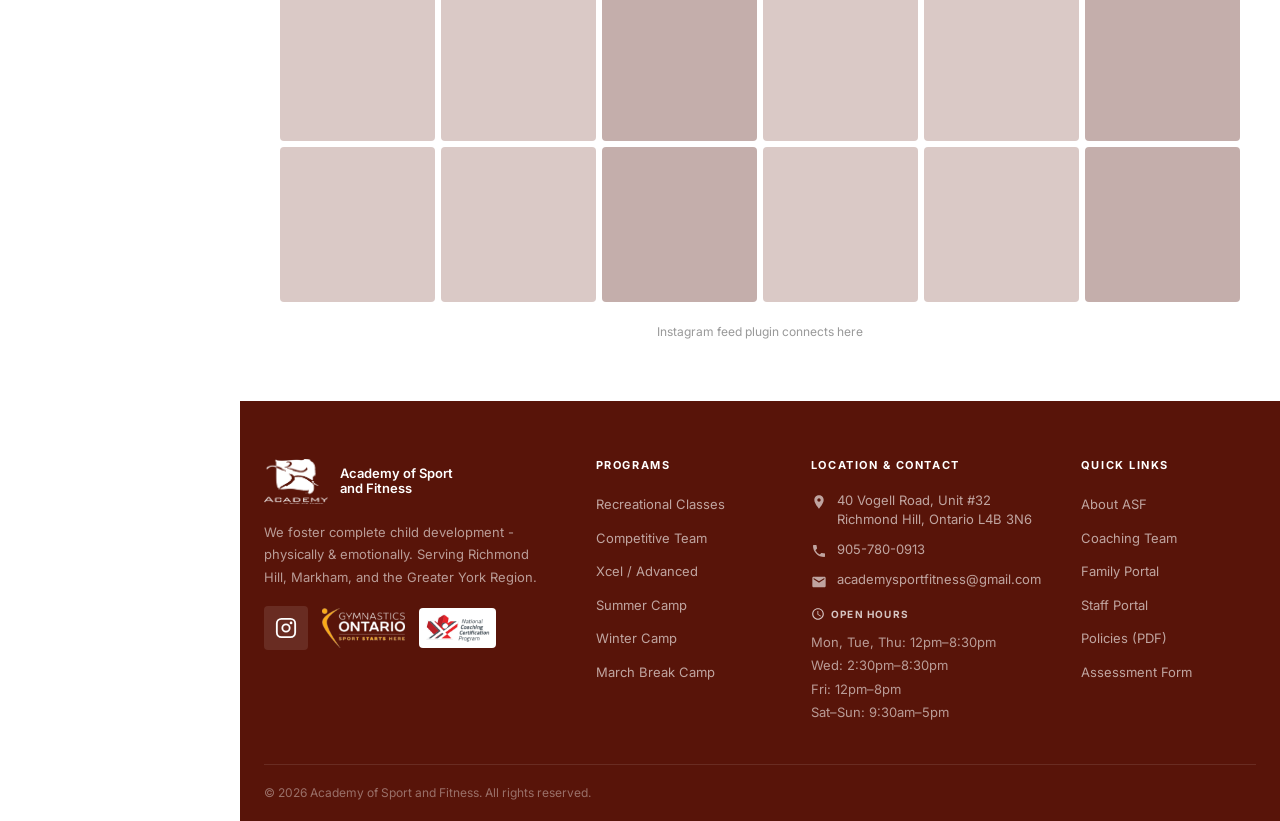
==== commit 86841140: "Fix name in password gate overlay" ====
--- a/index.html
+++ b/index.html
@@ -274,7 +274,7 @@
 <body>
 <div id="pw-gate">
   <div id="pw-box">
-    <div id="pw-logo">Academy Sport &amp; Fitness</div>
+    <div id="pw-logo">Academy of Sport &amp; Fitness</div>
     <div id="pw-sub">Enter the preview password to continue</div>
     <input id="pw-input" type="password" placeholder="Password" autocomplete="off">
     <button id="pw-btn">Enter Site</button>
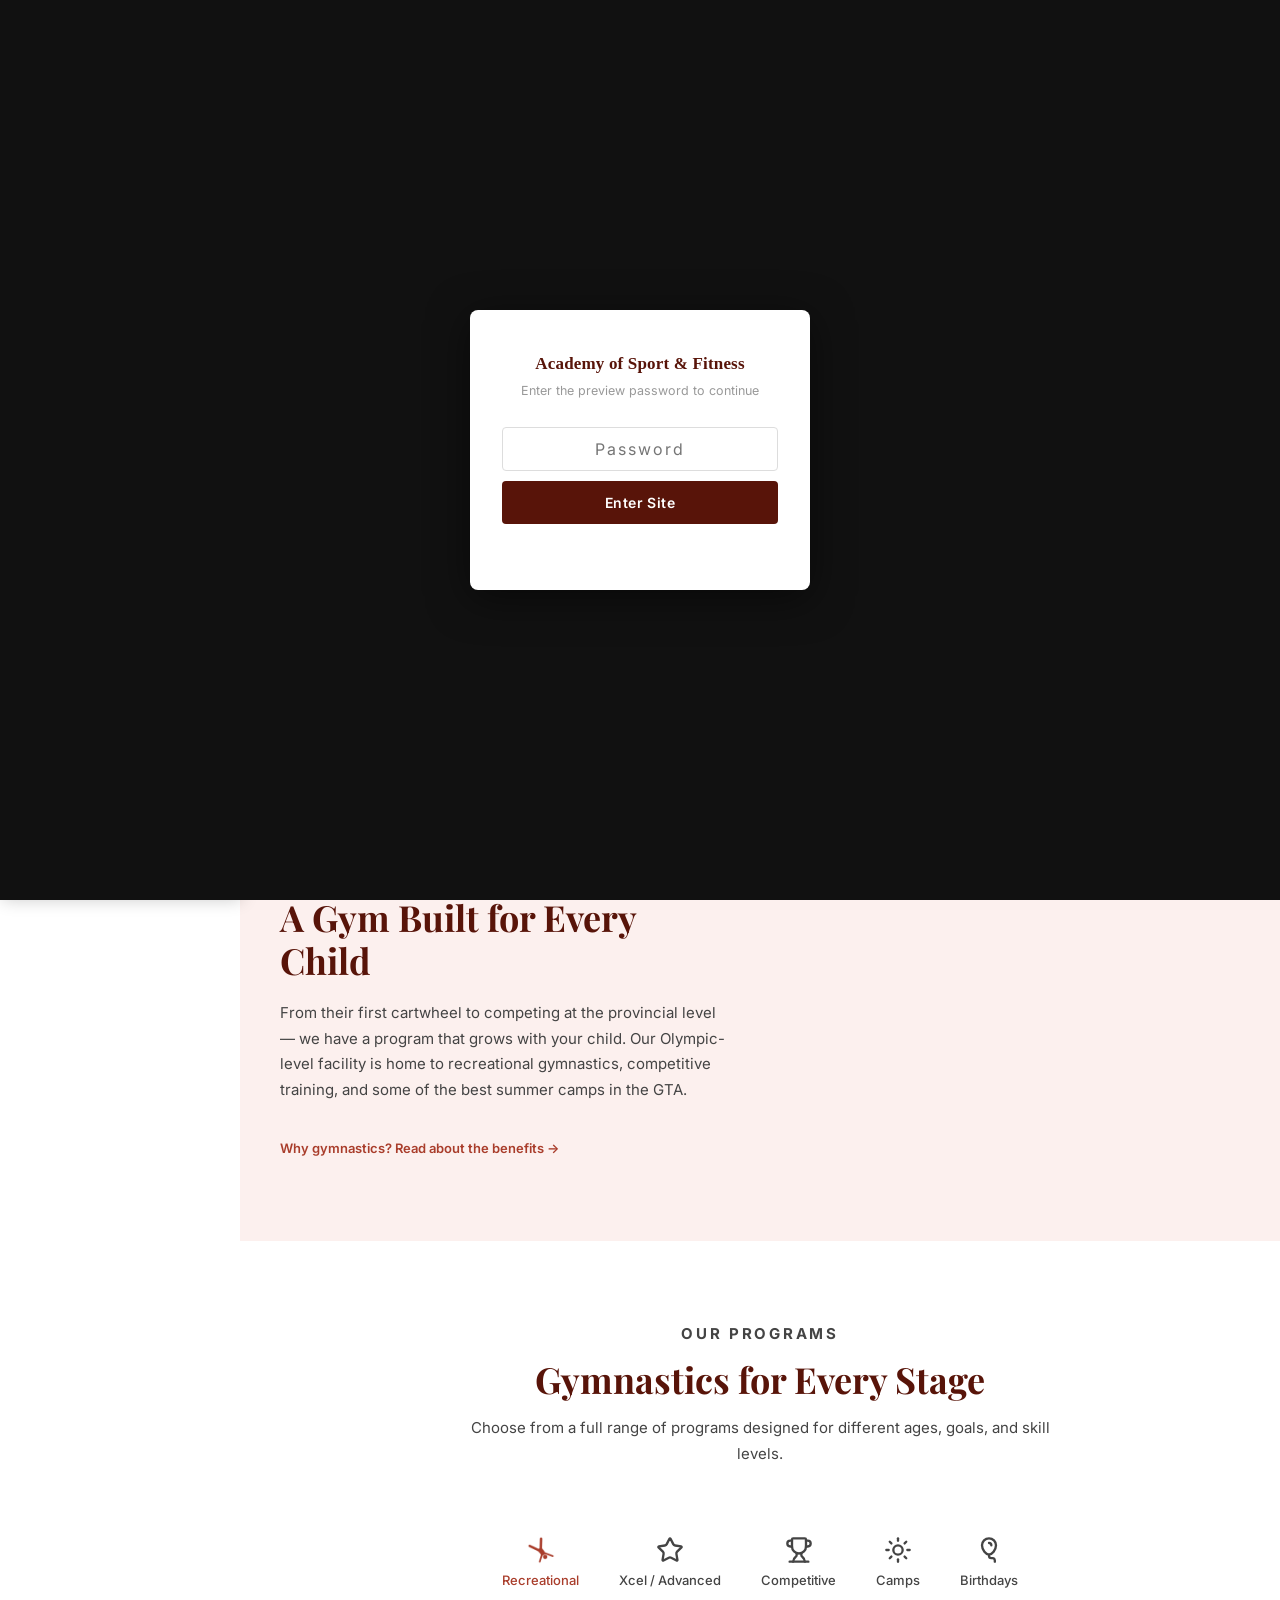
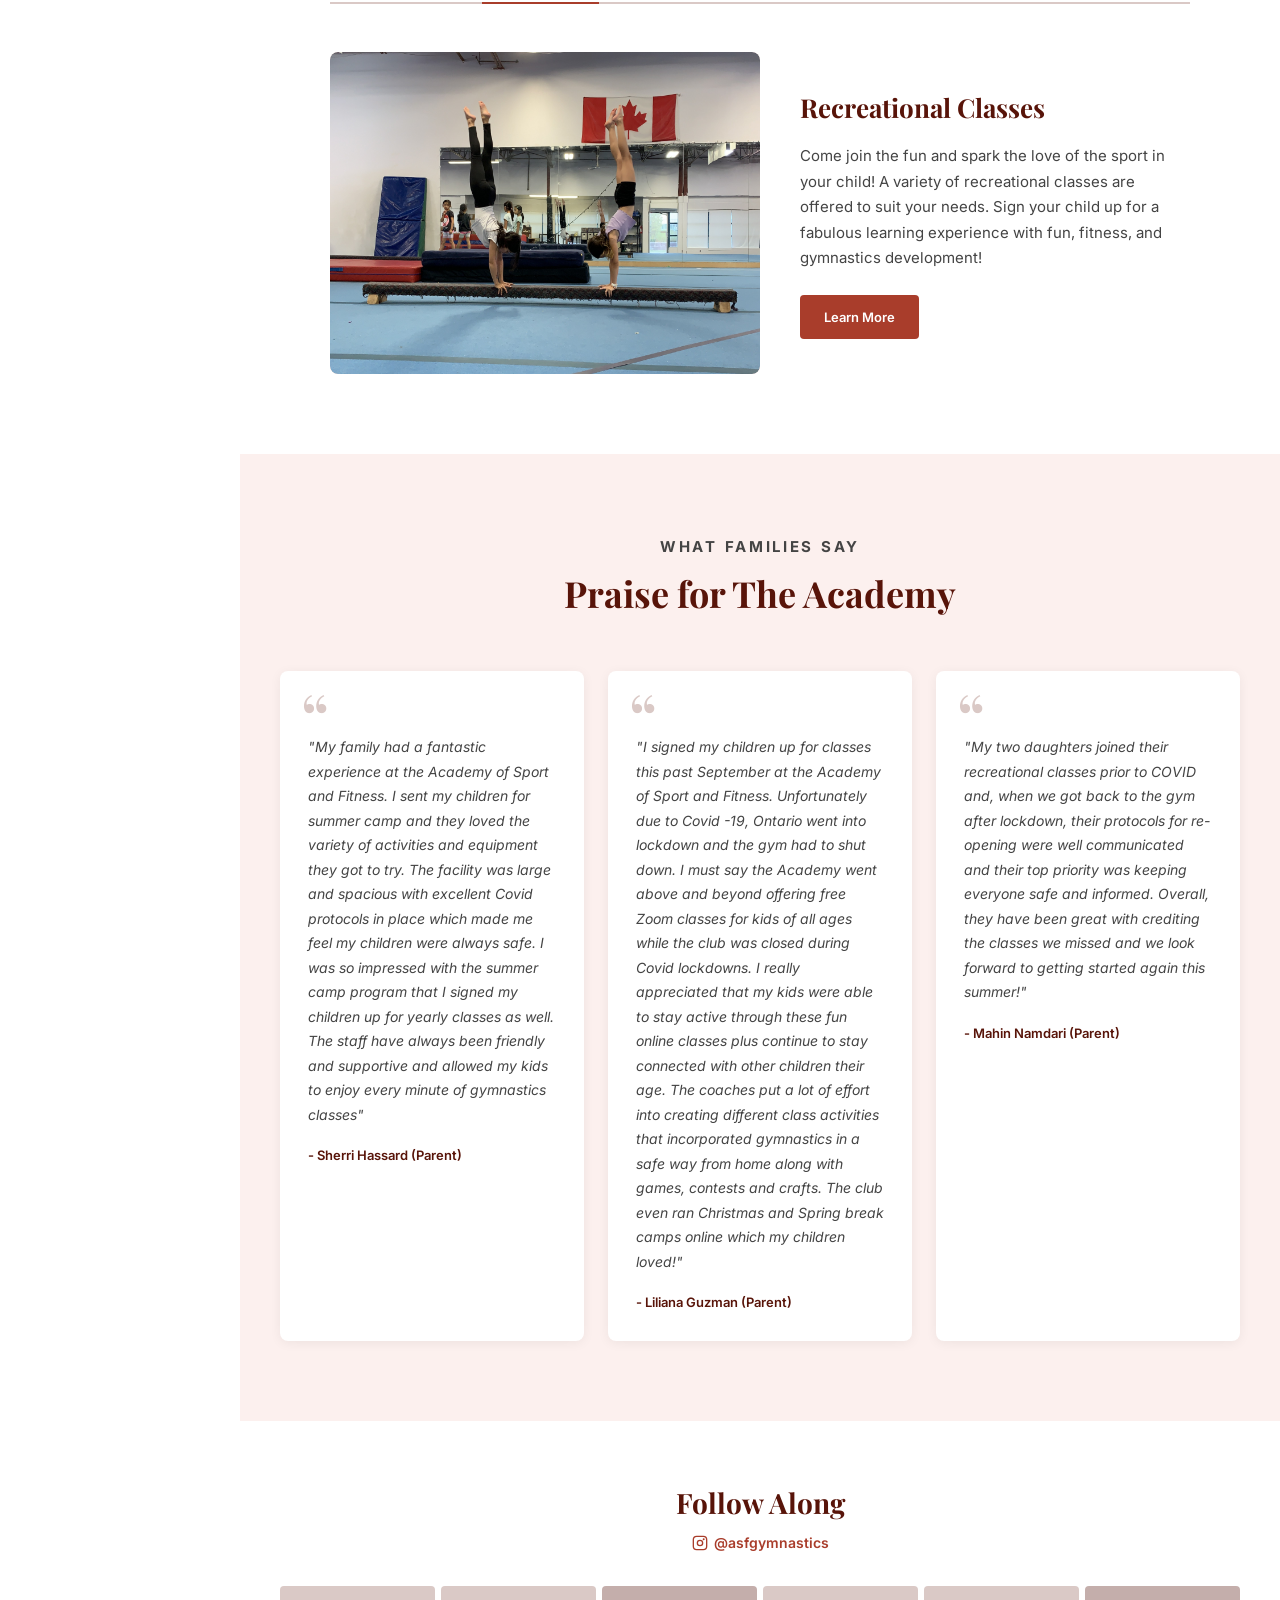
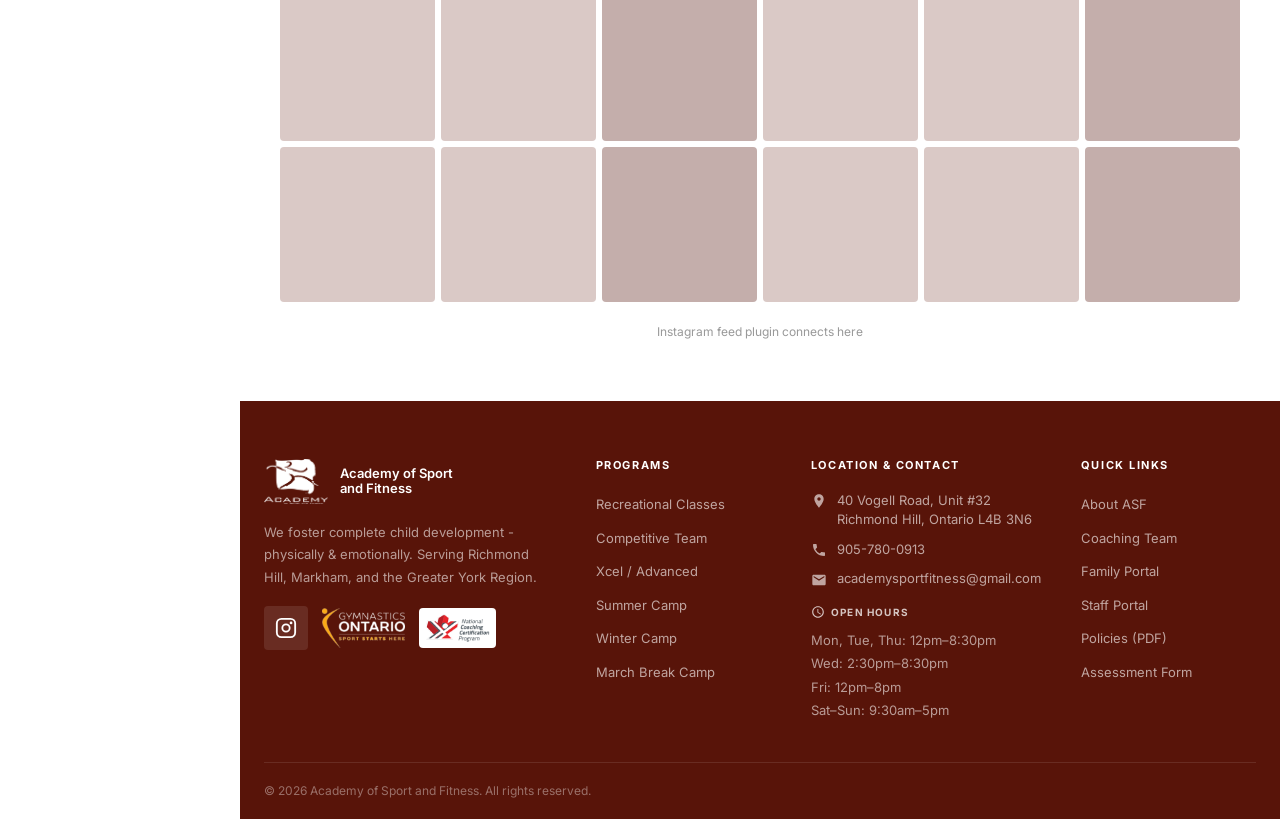
==== commit 4c363f70: "refactor: extract shared CSS into style.css, move gate to layout.js, fix button/icon regressions - C" ====
--- a/index.html
+++ b/index.html
@@ -1,4 +1,4 @@
-<!DOCTYPE html>
+﻿<!DOCTYPE html>
 <html lang="en">
 <head>
 <meta charset="UTF-8">
@@ -14,63 +14,8 @@
 <link rel="icon" href="assets/web/logo.png" type="image/png">
 <title>Academy of Sport and Fitness | Gymnastics in Richmond Hill</title>
 <link href="https://fonts.googleapis.com/css2?family=Playfair+Display:wght@400;700&family=Inter:wght@300;400;500;600;700&display=swap" rel="stylesheet">
+<link rel="stylesheet" href="assets/style.css">
 <style>
-:root {
-  --seashell:      #FCF0EE;
-  --almond-silk:   #DAC9C6;
-  --brick-red:     #A93D2B;
-  --oxidized-iron: #9B2616;
-  --dark-garnet:   #581409;
-  --white:         #FFFFFF;
-  --text-dark:     #1A1A1A;
-  --text-mid:      #444444;
-  --nav-width:     240px;
-}
-*,*::before,*::after{box-sizing:border-box;margin:0;padding:0}
-@media(prefers-reduced-motion:no-preference){html{scroll-behavior:smooth}}
-body{font-family:'Inter',sans-serif;font-size:16px;color:var(--text-dark);background:var(--white);line-height:1.6}
-img{max-width:100%;height:auto;display:block}
-a{color:var(--brick-red)}
-svg{display:inline-block;vertical-align:middle;flex-shrink:0}
-
-/* Layout */
-.site-wrapper{display:flex;min-height:100vh}
-#main-content{flex:1;min-width:0;margin-left:var(--nav-width)}
-
-/* Buttons */
-.btn-primary{display:inline-block;background:var(--brick-red);color:#fff;padding:14px 28px;border-radius:4px;font-size:14px;font-weight:600;text-decoration:none;transition:background .2s}
-.btn-primary:hover{background:var(--oxidized-iron)}
-.btn-outline{display:inline-block;border:2px solid rgba(255,255,255,.6);color:#fff;padding:12px 28px;border-radius:4px;font-size:14px;font-weight:500;text-decoration:none;transition:border-color .2s,background .2s}
-.btn-outline:hover{border-color:#fff;background:rgba(255,255,255,.1)}
-.btn-red{display:inline-block;background:var(--brick-red);color:#fff;padding:12px 24px;border-radius:4px;font-size:13px;font-weight:600;text-decoration:none;transition:background .2s}
-.btn-red:hover{background:var(--oxidized-iron)}
-
-/* ── SIDEBAR NAV ── */
-#site-nav{position:fixed;top:0;left:0;width:var(--nav-width);height:100vh;background:var(--dark-garnet);display:flex;flex-direction:column;overflow-y:auto;z-index:1000;box-shadow:2px 0 16px rgba(0,0,0,.2);scrollbar-width:none}
-#site-nav::-webkit-scrollbar{display:none}
-.nav-logo{display:flex;align-items:center;gap:10px;padding:24px 20px 20px;text-decoration:none;border-bottom:1px solid rgba(255,255,255,.08)}
-.nav-logo-icon{width:64px;height:48px;flex-shrink:0;display:flex;align-items:center;justify-content:center}
-.nav-logo-icon img{width:100%;height:100%;object-fit:contain}
-.icon-cartwheel{display:inline-block;width:28px;height:28px;background-color:currentColor;-webkit-mask:url('assets/web/icon-cartwheel.png') center/contain no-repeat;mask:url('assets/web/icon-cartwheel.png') center/contain no-repeat;vertical-align:middle}
-.nav-logo-text strong{display:block;font-size:13px;font-weight:600;color:#fff;line-height:1.2}
-.nav-logo-text span{display:block;font-size:10px;letter-spacing:.07em;text-transform:uppercase;color:var(--almond-silk);opacity:.7}
-.nav-menu{list-style:none;padding:12px 0;flex:1}
-.nav-menu>li>a,.nav-menu>li>.nav-parent{display:flex;align-items:center;justify-content:space-between;gap:8px;width:100%;padding:11px 20px;color:var(--almond-silk);text-decoration:none;font-size:13px;font-weight:500;background:none;border:none;font-family:inherit;cursor:pointer;text-align:left;transition:background .15s,color .15s;border-left:3px solid transparent}
-.nav-menu>li>a:hover,.nav-menu>li>.nav-parent:hover{background:rgba(255,255,255,.06);color:#fff}
-.nav-menu>li.active>a{color:#fff;background:rgba(255,255,255,.08);border-left-color:var(--brick-red)}
-.nav-chevron{display:flex;transition:transform .25s;opacity:.6}
-.nav-parent[aria-expanded="true"] .nav-chevron{transform:rotate(180deg)}
-.nav-dropdown{list-style:none;background:rgba(0,0,0,.18);overflow:hidden;max-height:0;opacity:0;transition:max-height .28s ease,opacity .2s ease}
-.nav-dropdown.open{max-height:400px;opacity:1}
-.nav-dropdown li a{display:block;padding:9px 20px 9px 32px;color:var(--almond-silk);text-decoration:none;font-size:12px;opacity:.8;transition:background .15s,opacity .15s;border-left:3px solid transparent}
-.nav-dropdown li a:hover{background:rgba(255,255,255,.06);opacity:1;color:#fff}
-.nav-contact{padding:16px 20px;border-top:1px solid rgba(255,255,255,.08);font-size:13px;line-height:1.7;color:rgba(255,255,255,.65)}
-
-.nav-contact a{color:rgba(255,255,255,.55);text-decoration:none}
-.nav-contact a:hover{color:#fff}
-.nav-cta-wrap{padding:16px 20px 24px;border-top:1px solid rgba(255,255,255,.08)}
-.nav-cta{display:block;text-align:center;background:var(--brick-red);color:#fff;padding:11px 16px;border-radius:4px;font-size:13px;font-weight:600;text-decoration:none;transition:background .2s}
-.nav-cta:hover{background:var(--oxidized-iron)}
 /* ── HERO ── */
 .hero{position:relative;height:580px;overflow:hidden;background:var(--dark-garnet)}
 .hero-slide{position:absolute;inset:0;opacity:0;transition:opacity .8s ease}
@@ -102,7 +47,7 @@
 /* ── VIDEO ── */
 .video-section{background:var(--seashell);padding:80px 40px}
 .video-inner{max-width:1000px;margin:0 auto;display:grid;grid-template-columns:1fr 1fr;gap:56px;align-items:center}
-.section-eyebrow{font-size:11px;font-weight:700;letter-spacing:.18em;text-transform:uppercase;color:var(--brick-red);margin-bottom:12px}
+
 .video-text h2{font-family:'Playfair Display',serif;font-size:36px;font-weight:700;color:var(--dark-garnet);line-height:1.2;margin-bottom:18px}
 .video-text p{color:var(--text-mid);line-height:1.7;font-size:15px;margin-bottom:28px}
 .video-placeholder{background:var(--dark-garnet);border-radius:8px;aspect-ratio:16/9;display:flex;align-items:center;justify-content:center;position:relative}
@@ -175,194 +120,36 @@
 .policies-bar{background:var(--almond-silk);text-align:center;padding:28px 24px}
 .policies-bar p{font-size:14px;color:var(--dark-garnet);margin-bottom:12px;font-weight:500}
 .btn-policies{display:inline-flex;align-items:center;gap:8px;background:var(--dark-garnet);color:#fff;padding:11px 24px;border-radius:4px;font-size:13px;font-weight:600;text-decoration:none}
-
-/* ── FOOTER ── */
-#site-footer{background:var(--dark-garnet);color:var(--almond-silk);padding:56px 24px 0;margin-left:var(--nav-width)}
-.footer-inner{max-width:1100px;margin:0 auto;display:grid;grid-template-columns:2fr 1.2fr 1.2fr 1.2fr;gap:40px;padding-bottom:40px;border-bottom:1px solid rgba(255,255,255,.1)}
-.footer-brand .footer-logo{display:flex;align-items:center;gap:12px;margin-bottom:16px}
-.footer-logo-icon{width:64px;height:48px;flex-shrink:0;display:flex;align-items:center;justify-content:center}
-.footer-logo-icon img{width:100%;height:100%;object-fit:contain}
-.footer-logo-text strong{display:block;font-size:13px;font-weight:600;color:#fff;line-height:1.2}
-.footer-logo-text span{display:block;font-size:10px;letter-spacing:.08em;text-transform:uppercase;color:var(--almond-silk)}
-.footer-brand>p{font-size:13px;line-height:1.7;opacity:.75;margin-bottom:18px}
-.footer-logos{display:flex;gap:14px;align-items:center;flex-wrap:wrap;margin-top:4px}
-.footer-logos .logo-go{height:40px;width:auto;object-fit:contain}
-.footer-logos .logo-nccp{height:40px;width:auto;object-fit:contain;background:#fff;border-radius:4px;padding:2px 4px}
-.footer-ig-btn{width:44px;height:44px;background:rgba(255,255,255,.1);border-radius:4px;display:flex;align-items:center;justify-content:center;color:#fff;text-decoration:none;transition:background .2s;flex-shrink:0}
-.footer-ig-btn:hover{background:var(--brick-red)}
-.footer-col h4{font-size:11px;font-weight:700;letter-spacing:.14em;text-transform:uppercase;color:#fff;margin-bottom:16px}
-.footer-col ul{list-style:none}
-.footer-col ul li{margin-bottom:8px}
-.footer-col ul li a{color:var(--almond-silk);text-decoration:none;font-size:13px;opacity:.8}
-.footer-col ul li a:hover{opacity:1;color:#fff}
-.footer-contact-item{display:flex;align-items:flex-start;gap:10px;margin-bottom:10px;font-size:13px;opacity:.8;line-height:1.5}
-.footer-contact-item .icon{flex-shrink:0;margin-top:1px;color:var(--almond-silk)}
-.footer-contact-item a{color:var(--almond-silk);text-decoration:none}
-.footer-hours{margin-top:14px;font-size:13px;opacity:.75;line-height:1.8}
-.footer-hours h5{display:flex;align-items:center;gap:6px;font-size:10px;font-weight:700;letter-spacing:.12em;text-transform:uppercase;color:#fff;margin-bottom:8px;opacity:1}
-.footer-logo-badges{display:flex;gap:8px;flex-wrap:wrap;margin-top:12px}
-.footer-bottom{max-width:1100px;margin:0 auto;padding:18px 0;display:flex;justify-content:space-between;align-items:center;font-size:12px;opacity:.5}
-.footer-bottom-links{display:flex;gap:18px}
-.footer-bottom-links a{color:var(--almond-silk);text-decoration:none}
-
-/* ── MOBILE ── */
-.mobile-topbar{display:none;position:fixed;top:0;left:0;right:0;height:56px;background:var(--dark-garnet);align-items:center;justify-content:space-between;padding:0 16px;z-index:1001;box-shadow:0 2px 8px rgba(0,0,0,.25)}
-.mobile-logo{display:flex;align-items:center;gap:10px;text-decoration:none}
-.mobile-logo-icon{width:44px;height:30px;display:flex;align-items:center;justify-content:center;flex-shrink:0}
-.mobile-logo-icon img{width:100%;height:100%;object-fit:contain}
-.mobile-logo-name{color:#fff;font-size:13px;font-weight:600;line-height:1.2}
-.nav-hamburger{background:rgba(255,255,255,.1);border:1px solid rgba(255,255,255,.2);border-radius:6px;cursor:pointer;padding:10px 12px;display:flex;flex-direction:column;gap:5px;align-items:center}
-.nav-hamburger span{display:block;height:2px;background:#fff;border-radius:2px;transition:transform .3s,opacity .3s}
-.nav-hamburger span:nth-child(1){width:24px}
-.nav-hamburger span:nth-child(2){width:24px}
-.nav-hamburger span:nth-child(3){width:24px}
-.nav-hamburger.open span:nth-child(1){width:24px;transform:translateY(7px) rotate(45deg)}
-.nav-hamburger.open span:nth-child(2){opacity:0}
-.nav-hamburger.open span:nth-child(3){width:24px;transform:translateY(-7px) rotate(-45deg)}
-.nav-overlay{display:none;position:fixed;inset:0;background:rgba(0,0,0,.45);z-index:999}
-.nav-overlay.open{display:block}
-#site-nav{transition:transform .3s ease}
 @media(max-width:1024px){
-  .mobile-topbar{display:flex}
-  #site-nav{width:100%;transform:none;opacity:0;pointer-events:none;background:rgba(155,38,22,0.95);align-items:center;justify-content:center;transition:opacity .25s ease;box-shadow:none;overflow:hidden}
-  #site-nav.nav-open{opacity:1;pointer-events:all}
-  #nav-overlay{display:none!important}
-  #site-nav .nav-logo,#site-nav .nav-contact,#site-nav .nav-cta-wrap{display:none}
-  .nav-menu{text-align:center;padding:0;width:100%;flex:none}
-  .nav-menu>li>a,.nav-menu>li>.nav-parent,.nav-dropdown li a{-webkit-tap-highlight-color:transparent}
-  .nav-menu>li>a,.nav-menu>li>.nav-parent{font-size:19px;padding:13px 24px;justify-content:center;border-left:none!important;letter-spacing:.01em}
-  .nav-menu>li.active>a{border-left-color:transparent!important;background:rgba(255,255,255,.1)}
-  .nav-dropdown{background:rgba(0,0,0,.18)}
-  .nav-dropdown li a{text-align:center;padding-left:20px;border-left:none!important}
-  #main-content{margin-left:0;padding-top:56px}
-  #site-footer{margin-left:0}
-  .hero-title{font-size:clamp(1.8rem,7vw,2.6rem)}
-  .hero-sub{font-size:14px;margin-bottom:28px}
-  .hero-content{padding:0 24px;padding-bottom:56px}
-  .hero-dots{bottom:18px}
+  .hero{height:380px}
+  .hero-content{padding:0 24px}
+  .hero-title{font-size:34px}
+  .hero-sub{font-size:14px}
   .video-section{padding:48px 24px}
-  .video-inner{grid-template-columns:1fr;gap:32px}
-  .programs-section{padding:56px 24px}
-  .program-tabs{flex-wrap:nowrap;overflow-x:hidden;max-width:100%;justify-content:stretch}
-  .program-tab{flex:1;min-width:0;padding:10px 3px;font-size:9.5px;gap:3px;white-space:normal;text-align:center}
-  .tab-icon svg{width:16px;height:16px}
-  .tab-icon .icon-cartwheel{width:16px;height:16px}
+  .video-inner{grid-template-columns:1fr}
+  .programs-section{padding:48px 24px}
+  .program-panel.active{grid-template-columns:1fr}
+  .quick-links{padding:40px 24px}
   .testimonials{padding:48px 24px}
   .testimonials-grid{grid-template-columns:1fr}
-  .instagram-section{padding:48px 24px}
+  .instagram-section{padding:40px 24px}
   .instagram-grid{grid-template-columns:repeat(3,1fr)}
-  .finder-cta-inner{flex-direction:column;align-items:flex-start;gap:12px}
-  .footer-inner{grid-template-columns:1fr;gap:28px}
-  .footer-bottom{flex-direction:column;gap:8px;text-align:center}
-  .footer-bottom-links{justify-content:center;flex-wrap:wrap}
+  .policies-bar{padding:20px 24px}
 }
-/* Back to top */
-#back-to-top{position:fixed;bottom:28px;right:28px;width:44px;height:44px;background:var(--brick-red);color:#fff;border:none;border-radius:50%;cursor:pointer;display:flex;align-items:center;justify-content:center;box-shadow:0 2px 12px rgba(0,0,0,.25);opacity:0;transform:translateY(10px);transition:opacity .25s,transform .25s,background .15s;z-index:900;pointer-events:none}
-#back-to-top.visible{opacity:1;transform:translateY(0);pointer-events:all}
-#back-to-top:hover{background:var(--oxidized-iron)}</style>
-<style id="pw-gate-style">
-#pw-gate{position:fixed;top:0;right:0;bottom:0;left:0;background:#111;z-index:99999;display:-webkit-box;display:-ms-flexbox;display:flex;-webkit-box-align:center;-ms-flex-align:center;align-items:center;-webkit-box-pack:center;-ms-flex-pack:center;justify-content:center}
-#pw-box{background:#fff;border-radius:8px;padding:40px 32px;width:calc(100% - 48px);max-width:340px;text-align:center;box-shadow:0 8px 40px rgba(0,0,0,.5)}
-#pw-logo{font-size:17px;font-weight:700;color:#581409;margin-bottom:4px;font-family:Georgia,serif;letter-spacing:.01em}
-#pw-sub{font-size:12.5px;color:#999;margin-bottom:26px}
-#pw-input{width:100%;padding:11px 14px;border:1.5px solid #ddd;border-radius:4px;font-size:16px;text-align:center;letter-spacing:.12em;outline:none;box-sizing:border-box;font-family:inherit;-webkit-appearance:none;appearance:none}
-#pw-input:focus{border-color:#581409}
-#pw-btn{width:100%;margin-top:10px;padding:13px;background:#581409;color:#fff;border:none;border-radius:4px;font-size:14px;font-weight:600;cursor:pointer;font-family:inherit;letter-spacing:.03em;-webkit-appearance:none;appearance:none;touch-action:manipulation}
-#pw-btn:hover,#pw-btn:active{background:#9B2616}
-#pw-err{color:#b00;font-size:12px;margin-top:10px;min-height:16px}
-</style></head>
+</style>  <script src="assets/layout.js" defer></script>
+</head>
 <body>
-<div id="pw-gate">
-  <div id="pw-box">
-    <div id="pw-logo">Academy of Sport &amp; Fitness</div>
-    <div id="pw-sub">Enter the preview password to continue</div>
-    <input id="pw-input" type="password" placeholder="Password" autocomplete="off">
-    <button id="pw-btn">Enter Site</button>
-    <div id="pw-err"></div>
-  </div>
+<script>if(sessionStorage.getItem('asf_auth')!=='1'){var b=document.body.style;b.overflow='hidden';b.position='fixed';b.width='100%';}</script>
 </div>
 
 <!-- Mobile top bar -->
-<div class="mobile-topbar">
-  <a href="#" class="mobile-logo">
-    <div class="mobile-logo-icon"><img src="assets/web/logo.png" alt="ASF Logo"></div>
-    <span class="mobile-logo-name">Academy of Sport and Fitness</span>
-  </a>
-  <button class="nav-hamburger" id="nav-hamburger" aria-label="Open menu" aria-expanded="false">
-    <span></span><span></span><span></span>
-  </button>
-</div>
+<div class="mobile-topbar"></div>
 <div class="nav-overlay" id="nav-overlay"></div>
 
 <div class="site-wrapper">
 
 <!-- ── SIDEBAR NAV ── -->
-<nav id="site-nav">
-  <a href="#" class="nav-logo">
-    <div class="nav-logo-icon"><img src="assets/web/logo.png" alt="ASF Logo"></div>
-    <div class="nav-logo-text">
-      <strong>Academy of Sport<br>and Fitness</strong>
-    </div>
-  </a>
-
-  <ul class="nav-menu">
-    <li class="active"><a href="index.html">Home</a></li>
-    <li>
-      <button class="nav-parent" aria-expanded="false">
-        About
-        <span class="nav-chevron">
-          <svg width="16" height="16" viewBox="0 0 24 24" fill="currentColor"><path d="M7 10l5 5 5-5H7z"/></svg>
-        </span>
-      </button>
-      <ul class="nav-dropdown">
-        <li><a href="our-facility.html">Our Facility</a></li>
-        <li><a href="location-contact.html">Location &amp; Contact</a></li>
-        <li><a href="benefits.html">Benefits</a></li>
-        <li><a href="coaching-team.html">Coaching Team</a></li>
-        <li><a href="https://academysportfitness.ca/wp-content/uploads/2025/06/Academy-Policies-25-26.pdf" target="_blank" rel="noopener noreferrer">Policies (PDF)&nbsp;<svg width="10" height="10" viewBox="0 0 24 24" fill="none" stroke="currentColor" stroke-width="2.5"><path d="M18 13v6a2 2 0 0 1-2 2H5a2 2 0 0 1-2-2V8a2 2 0 0 1 2-2h6"/><polyline points="15 3 21 3 21 9"/><line x1="10" y1="14" x2="21" y2="3"/></svg></a></li>
-      </ul>
-    </li>
-    <li>
-      <button class="nav-parent" aria-expanded="false">
-        Programs
-        <span class="nav-chevron">
-          <svg width="16" height="16" viewBox="0 0 24 24" fill="currentColor"><path d="M7 10l5 5 5-5H7z"/></svg>
-        </span>
-      </button>
-      <ul class="nav-dropdown">
-        <li><a href="which-program.html">Find the Right Program</a></li>
-        <li><a href="camp.html">Camps</a></li>
-        <li><a href="recreational-classes.html">Recreational Classes</a></li>
-        <li><a href="xcel.html">Xcel / Advanced</a></li>
-        <li><a href="competitive-team.html">Competitive Team</a></li>
-        <li><a href="birthday.html">Birthday Parties</a></li>
-      </ul>
-    </li>
-    <li><a href="gallery.html">Gallery</a></li>
-    <li>
-      <button class="nav-parent" aria-expanded="false">
-        Family Portal
-        <span class="nav-chevron">
-          <svg width="16" height="16" viewBox="0 0 24 24" fill="currentColor"><path d="M7 10l5 5 5-5H7z"/></svg>
-        </span>
-      </button>
-      <ul class="nav-dropdown">
-        <li><a href="https://app.jackrabbitclass.com/regv2.asp?id=540626" target="_blank" rel="noopener noreferrer">Sign Up&nbsp;<svg width="10" height="10" viewBox="0 0 24 24" fill="none" stroke="currentColor" stroke-width="2.5"><path d="M18 13v6a2 2 0 0 1-2 2H5a2 2 0 0 1-2-2V8a2 2 0 0 1 2-2h6"/><polyline points="15 3 21 3 21 9"/><line x1="10" y1="14" x2="21" y2="3"/></svg></a></li>
-        <li><a href="https://app.jackrabbitclass.com/jr3.0/ParentPortal/Login?orgID=540626" target="_blank" rel="noopener noreferrer">Log In&nbsp;<svg width="10" height="10" viewBox="0 0 24 24" fill="none" stroke="currentColor" stroke-width="2.5"><path d="M18 13v6a2 2 0 0 1-2 2H5a2 2 0 0 1-2-2V8a2 2 0 0 1 2-2h6"/><polyline points="15 3 21 3 21 9"/><line x1="10" y1="14" x2="21" y2="3"/></svg></a></li>
-      </ul>
-    </li>
-  </ul>
-
-  <div class="nav-contact">
-    <p><a href="https://maps.google.com/?q=40+Vogell+Road+Unit+32+Richmond+Hill+ON+L4B+3N6" target="_blank" rel="noopener noreferrer" style="color:inherit;text-decoration:none">40 Vogell Road, Unit #32<br>Richmond Hill, Ontario L4B 3N6</a></p>
-    <p><a href="tel:9057800913">905-780-0913</a></p>
-    <p><a href="mailto:academysportfitness@gmail.com">academysportfitness@gmail.com</a></p>
-  </div>
-
-  <div class="nav-cta-wrap">
-    <a href="https://app.jackrabbitclass.com/regv2.asp?id=540626" class="nav-cta" target="_blank" rel="noopener noreferrer">Register Now</a>
-  </div>
-</nav>
+<nav id="site-nav"></nav>
 
 <!-- ── MAIN ── -->
 <main id="main-content">
@@ -512,61 +299,7 @@
 </div><!-- .site-wrapper -->
 
 <!-- Footer -->
-<footer id="site-footer">
-  <div class="footer-inner">
-    <div class="footer-brand">
-      <div class="footer-logo">
-        <div class="footer-logo-icon"><img src="assets/web/logo.png" alt="ASF Logo"></div>
-        <div class="footer-logo-text">
-          <strong>Academy of Sport<br>and Fitness</strong>
-            </div>
-      </div>
-      <p>We foster complete child development - physically &amp; emotionally. Serving Richmond Hill, Markham, and the Greater York Region.</p>
-      <div class="footer-logos">
-        <a href="https://www.instagram.com/asfgymnastics/" class="footer-ig-btn" target="_blank" rel="noopener noreferrer" aria-label="Instagram">
-          <svg width="22" height="22" viewBox="0 0 24 24" fill="none" stroke="currentColor" stroke-width="2"><rect x="2" y="2" width="20" height="20" rx="5"/><circle cx="12" cy="12" r="4"/><circle cx="17.5" cy="6.5" r="1.5" fill="currentColor" stroke="none"/></svg>
-        </a>
-        <img src="assets/web/logo-recasf.png" alt="Gymnastics Ontario" class="logo-go">
-        <img src="assets/web/logo-nccp.png" alt="National Coaching Certification Program" class="logo-nccp">
-      </div>
-    </div>
-    <div class="footer-col">
-      <h4>Programs</h4>
-      <ul>
-        <li><a href="recreational-classes.html">Recreational Classes</a></li>
-        <li><a href="competitive-team.html">Competitive Team</a></li>
-        <li><a href="xcel.html">Xcel / Advanced</a></li>
-        <li><a href="camp.html#panel-summer">Summer Camp</a></li>
-        <li><a href="camp.html#panel-winter">Winter Camp</a></li>
-        <li><a href="camp.html#panel-marchbreak">March Break Camp</a></li>
-      </ul>
-    </div>
-    <div class="footer-col">
-      <h4>Location &amp; Contact</h4>
-      <div class="footer-contact-item"><span class="icon"><svg width="16" height="16" viewBox="0 0 24 24" fill="currentColor"><path d="M12 2C8.13 2 5 5.13 5 9c0 5.25 7 13 7 13s7-7.75 7-13c0-3.87-3.13-7-7-7zm0 9.5c-1.38 0-2.5-1.12-2.5-2.5s1.12-2.5 2.5-2.5 2.5 1.12 2.5 2.5-1.12 2.5-2.5 2.5z"/></svg></span><span><a href="https://maps.google.com/?q=40+Vogell+Road+Unit+32+Richmond+Hill+ON+L4B+3N6" target="_blank" rel="noopener noreferrer" style="color:inherit;text-decoration:none">40 Vogell Road, Unit #32<br>Richmond Hill, Ontario L4B 3N6</a></span></div>
-      <div class="footer-contact-item"><span class="icon"><svg width="16" height="16" viewBox="0 0 24 24" fill="currentColor"><path d="M6.62 10.79a15.05 15.05 0 0 0 6.59 6.59l2.2-2.2a1 1 0 0 1 1.02-.24c1.12.37 2.33.57 3.57.57a1 1 0 0 1 1 1V20a1 1 0 0 1-1 1C10.61 21 3 13.39 3 4a1 1 0 0 1 1-1h3.5a1 1 0 0 1 1 1c0 1.25.2 2.45.57 3.57a1 1 0 0 1-.25 1.02l-2.2 2.2z"/></svg></span><a href="tel:9057800913">905-780-0913</a></div>
-      <div class="footer-contact-item"><span class="icon"><svg width="16" height="16" viewBox="0 0 24 24" fill="currentColor"><path d="M20 4H4c-1.1 0-2 .9-2 2v12c0 1.1.9 2 2 2h16c1.1 0 2-.9 2-2V6c0-1.1-.9-2-2-2zm0 4l-8 5-8-5V6l8 5 8-5v2z"/></svg></span><a href="mailto:academysportfitness@gmail.com">academysportfitness@gmail.com</a></div>
-      <div class="footer-hours">
-        <h5><svg width="14" height="14" viewBox="0 0 24 24" fill="currentColor"><path d="M11.99 2C6.47 2 2 6.48 2 12s4.47 10 9.99 10C17.52 22 22 17.52 22 12S17.52 2 11.99 2zM12 20c-4.42 0-8-3.58-8-8s3.58-8 8-8 8 3.58 8 8-3.58 8-8 8zm.5-13H11v6l5.25 3.15.75-1.23-4.5-2.67V7z"/></svg> Open Hours</h5>
-        Mon, Tue, Thu: 12pm–8:30pm<br>Wed: 2:30pm–8:30pm<br>Fri: 12pm–8pm<br>Sat–Sun: 9:30am–5pm
-      </div>
-    </div>
-    <div class="footer-col">
-      <h4>Quick Links</h4>
-      <ul>
-        <li><a href="our-facility.html">About ASF</a></li>
-        <li><a href="coaching-team.html">Coaching Team</a></li>
-        <li><a href="https://app.jackrabbitclass.com/jr3.0/ParentPortal/Login?orgID=540626" target="_blank" rel="noopener noreferrer">Family Portal</a></li>
-        <li><a href="https://app.jackrabbitclass.com/jr3.0/TimeClock/StaffLogin?OrgId=540626&amp;sId=6b551da4-ce01-4f84-93cd-3070660bcdcf&amp;loc=ACADEMY" target="_blank" rel="noopener noreferrer">Staff Portal</a></li>
-        <li><a href="https://academysportfitness.ca/wp-content/uploads/2025/06/Academy-Policies-25-26.pdf" target="_blank" rel="noopener noreferrer">Policies (PDF)</a></li>
-        <li><a href="https://docs.google.com/forms/d/e/1FAIpQLSeGI9-S27g814u1JuJN66jXMPEFzDr7q_HO4TTykKR-nlzwiQ/viewform?usp=send_form" target="_blank" rel="noopener noreferrer">Assessment Form</a></li>
-      </ul>
-    </div>
-  </div>
-  <div class="footer-bottom">
-    <span>&copy; 2026 Academy of Sport and Fitness. All rights reserved.</span>
-  </div>
-</footer>
+<footer id="site-footer"></footer>
 
 <script>
 let current = 0;
@@ -597,65 +330,6 @@
   tabs.forEach((t,i) => t.classList.toggle('active', i===n));
   panels.forEach((p,i) => p.classList.toggle('active', i===n));
 }
-
-document.querySelectorAll('.nav-parent').forEach(btn => {
-  btn.addEventListener('click', () => {
-    const expanded = btn.getAttribute('aria-expanded') === 'true';
-    const dropdown = btn.nextElementSibling;
-    document.querySelectorAll('.nav-parent').forEach(other => {
-      if (other !== btn) {
-        other.setAttribute('aria-expanded', 'false');
-        other.nextElementSibling?.classList.remove('open');
-      }
-    });
-    btn.setAttribute('aria-expanded', expanded ? 'false' : 'true');
-    dropdown?.classList.toggle('open', !expanded);
-  });
-});
-
-const hamburger = document.getElementById('nav-hamburger');
-const siteNav = document.getElementById('site-nav');
-const overlay = document.getElementById('nav-overlay');
-function openNav() {
-  siteNav.classList.add('nav-open');
-  hamburger.classList.add('open');
-  overlay.classList.add('open');
-  hamburger.setAttribute('aria-expanded', 'true');
-}
-function closeNav() {
-  siteNav.classList.remove('nav-open');
-  hamburger.classList.remove('open');
-  overlay.classList.remove('open');
-  hamburger.setAttribute('aria-expanded', 'false');
-}
-hamburger?.addEventListener('click', () => siteNav.classList.contains('nav-open') ? closeNav() : openNav());
-overlay?.addEventListener('click', closeNav);
-</script>
-
-<button id="back-to-top" aria-label="Back to top">
-  <svg width="20" height="20" viewBox="0 0 24 24" fill="none" stroke="currentColor" stroke-width="2.5"><polyline points="18 15 12 9 6 15"/></svg>
-</button><script>
-(function(){
-  var gate=document.getElementById('pw-gate');
-  if(sessionStorage.getItem('asf_auth')==='1'){gate.remove();return;}
-  document.body.style.overflow='hidden';
-  document.body.style.position='fixed';
-  document.body.style.width='100%';
-  function unlock(){document.body.style.overflow='';document.body.style.position='';document.body.style.width='';gate.style.display='none';gate.remove();}
-  function attempt(){
-    if(document.getElementById('pw-input').value==='asfgym'){
-      sessionStorage.setItem('asf_auth','1');
-      unlock();
-    } else {
-      document.getElementById('pw-err').textContent='Incorrect password — try again.';
-      document.getElementById('pw-input').value='';
-      document.getElementById('pw-input').focus();
-    }
-  }
-  document.getElementById('pw-btn').addEventListener('click',attempt);
-  document.getElementById('pw-input').addEventListener('keydown',function(e){if(e.key==='Enter'||e.keyCode===13)attempt();});
-  setTimeout(function(){document.getElementById('pw-input').focus();},50);
-})();
 </script>
 </body>
 </html>
--- a/assets/style.css
+++ b/assets/style.css
@@ -0,0 +1,166 @@
+/* ================================================================
+   ASF Shared Stylesheet — shared across all 12 pages
+   Page-specific CSS stays in each page's <style> block
+   ================================================================ */
+
+/* ── VARIABLES ── */
+:root {
+  --seashell:      #FCF0EE;
+  --almond-silk:   #DAC9C6;
+  --brick-red:     #A93D2B;
+  --oxidized-iron: #9B2616;
+  --dark-garnet:   #581409;
+  --white:         #FFFFFF;
+  --text-dark:     #1A1A1A;
+  --text-mid:      #444444;
+  --nav-width:     240px;
+}
+
+/* ── RESET ── */
+*,*::before,*::after{box-sizing:border-box;margin:0;padding:0}
+body{font-family:'Inter',sans-serif;font-size:16px;color:var(--text-dark);background:var(--white);line-height:1.6}
+img{max-width:100%;height:auto;display:block}
+a{color:var(--brick-red)}
+svg{display:inline-block;vertical-align:middle;flex-shrink:0}
+
+/* ── LAYOUT ── */
+.site-wrapper{display:flex;min-height:100vh}
+#main-content{flex:1;min-width:0;margin-left:var(--nav-width)}
+
+/* ── SIDEBAR NAV ── */
+#site-nav{position:fixed;top:0;left:0;width:var(--nav-width);height:100vh;background:var(--dark-garnet);display:flex;flex-direction:column;overflow-y:auto;z-index:1000;box-shadow:2px 0 16px rgba(0,0,0,.2);scrollbar-width:none}
+#site-nav::-webkit-scrollbar{display:none}
+.nav-logo{display:flex;align-items:center;gap:10px;padding:24px 20px 20px;text-decoration:none;border-bottom:1px solid rgba(255,255,255,.08)}
+.nav-logo-icon{width:64px;height:48px;flex-shrink:0;display:flex;align-items:center;justify-content:center}
+.nav-logo-icon img{width:100%;height:100%;object-fit:contain}
+.nav-logo-text strong{display:block;font-size:13px;font-weight:600;color:#fff;line-height:1.2}
+.nav-logo-text span{display:block;font-size:10px;letter-spacing:.07em;text-transform:uppercase;color:var(--almond-silk);opacity:.7}
+.nav-menu{list-style:none;padding:12px 0;flex:1}
+.nav-menu>li>a,.nav-menu>li>.nav-parent{display:flex;align-items:center;justify-content:space-between;gap:8px;width:100%;padding:11px 20px;color:var(--almond-silk);text-decoration:none;font-size:13px;font-weight:500;background:none;border:none;font-family:inherit;cursor:pointer;text-align:left;transition:background .15s,color .15s;border-left:3px solid transparent}
+.nav-menu>li>a:hover,.nav-menu>li>.nav-parent:hover{background:rgba(255,255,255,.06);color:#fff}
+.nav-menu>li.active>a{color:#fff;background:rgba(255,255,255,.08);border-left-color:var(--brick-red)}
+.nav-chevron{display:flex;transition:transform .25s;opacity:1}
+.nav-parent[aria-expanded="true"] .nav-chevron{transform:rotate(180deg)}
+.nav-dropdown{list-style:none;background:rgba(0,0,0,.18);overflow:hidden;max-height:0;opacity:0;transition:max-height .28s ease,opacity .2s ease}
+.nav-dropdown.open{max-height:400px;opacity:1}
+.nav-dropdown li a{display:block;padding:9px 20px 9px 32px;color:var(--almond-silk);text-decoration:none;font-size:12px;opacity:.8;transition:background .15s,opacity .15s;border-left:3px solid transparent}
+.nav-dropdown li a:hover{background:rgba(255,255,255,.06);opacity:1;color:#fff}
+.nav-dropdown li.active a{color:#fff;border-left-color:var(--brick-red);opacity:1}
+.nav-policy-btn{display:inline-flex!important;align-items:center;gap:6px;margin:6px 20px 8px 20px;border:1px solid rgba(255,255,255,.3)!important;border-radius:20px;color:var(--almond-silk);text-decoration:none;font-size:11px;font-weight:600;padding:4px 8px;transition:background .15s,border-color .15s;opacity:1!important;background:none}
+.nav-policy-btn:hover{background:rgba(255,255,255,.1)!important;border-color:rgba(255,255,255,.55)!important;color:#fff!important}
+.nav-portal-btn{display:flex!important;align-items:center;justify-content:center;gap:7px;width:fit-content;margin:5px auto 8px;border:1.5px solid rgba(255,255,255,.4)!important;border-radius:20px;color:#fff;text-decoration:none;font-size:12px;font-weight:600;padding:5px 16px;transition:background .15s,border-color .15s;background:rgba(255,255,255,.06)}
+.nav-portal-btn:hover{background:rgba(255,255,255,.15)!important;border-color:rgba(255,255,255,.65)!important;color:#fff!important}
+.nav-contact{padding:16px 20px;border-top:1px solid rgba(255,255,255,.08);font-size:13px;line-height:1.7;color:rgba(255,255,255,.65)}
+.nav-contact a{color:rgba(255,255,255,.55);text-decoration:none}
+.nav-contact a:hover{color:#fff}
+.nav-cta-wrap{padding:16px 20px 24px;border-top:1px solid rgba(255,255,255,.08)}
+.nav-cta{display:block;text-align:center;background:var(--brick-red);color:#fff;padding:11px 16px;border-radius:4px;font-size:13px;font-weight:600;text-decoration:none;transition:background .2s}
+.nav-cta:hover{background:var(--oxidized-iron)}
+
+/* ── PAGE HERO ── */
+.page-hero{background:var(--dark-garnet);color:var(--white);padding:56px 64px 48px}
+.page-hero .section-eyebrow{font-size:11px;font-weight:700;letter-spacing:.18em;text-transform:uppercase;color:var(--almond-silk);margin-bottom:10px;opacity:.8}
+.page-hero-tagline{font-size:16px;color:rgba(255,255,255,.75);margin-top:10px;line-height:1.55;max-width:560px}
+.page-hero h1{font-family:'Playfair Display',serif;font-size:clamp(2rem,4vw,3rem);font-weight:700;line-height:1.15;margin:0}
+
+/* ── SHARED ELEMENTS ── */
+.section-eyebrow{font-size:11px;font-weight:700;letter-spacing:.18em;text-transform:uppercase;color:var(--brick-red);margin-bottom:12px}
+.inner-page{max-width:960px;margin:0 auto;padding:56px 48px}
+.section-divider{border:none;border-top:1px solid var(--almond-silk);margin:48px 0}
+
+/* ── FOOTER ── */
+#site-footer{background:var(--dark-garnet);color:var(--almond-silk);padding:56px 24px 0;margin-left:var(--nav-width);width:calc(100% - var(--nav-width))}
+.footer-inner{max-width:1100px;margin:0 auto;display:grid;grid-template-columns:2fr 1.2fr 1.2fr 1.2fr;gap:40px;padding-bottom:40px;border-bottom:1px solid rgba(255,255,255,.1)}
+.footer-brand .footer-logo{display:flex;align-items:center;gap:12px;margin-bottom:16px}
+.footer-logo-icon{width:64px;height:48px;flex-shrink:0;display:flex;align-items:center;justify-content:center}
+.footer-logo-icon img{width:100%;height:100%;object-fit:contain}
+.footer-logos{display:flex;gap:14px;align-items:center;flex-wrap:wrap;margin-top:4px}
+.footer-logos .logo-go{height:40px;width:auto;object-fit:contain}
+.footer-logos .logo-nccp{height:40px;width:auto;object-fit:contain;background:#fff;border-radius:4px;padding:2px 4px}
+.footer-logo-text strong{display:block;font-size:13px;font-weight:600;color:#fff;line-height:1.2}
+.footer-brand>p{font-size:13px;line-height:1.7;opacity:.75;margin-bottom:18px}
+.footer-ig-btn{width:44px;height:44px;background:rgba(255,255,255,.1);border-radius:4px;display:flex;align-items:center;justify-content:center;color:#fff;text-decoration:none;transition:background .2s;flex-shrink:0}
+.footer-ig-btn:hover{background:var(--brick-red)}
+.footer-col h4{font-size:11px;font-weight:700;letter-spacing:.14em;text-transform:uppercase;color:#fff;margin-bottom:16px}
+.footer-col ul{list-style:none}
+.footer-col ul li{margin-bottom:8px}
+.footer-col ul li a{color:var(--almond-silk);text-decoration:none;font-size:13px;opacity:.8}
+.footer-col ul li a:hover{opacity:1;color:#fff}
+.footer-contact-item{display:flex;align-items:flex-start;gap:10px;margin-bottom:10px;font-size:13px;opacity:.8;line-height:1.5}
+.footer-contact-item a{color:var(--almond-silk);text-decoration:none}
+.footer-hours{margin-top:14px;font-size:13px;opacity:.75;line-height:1.8}
+.footer-hours h5{display:flex;align-items:center;gap:6px;font-size:10px;font-weight:700;letter-spacing:.12em;text-transform:uppercase;color:#fff;margin-bottom:8px;opacity:1}
+.footer-bottom{max-width:1100px;margin:0 auto;padding:18px 0;display:flex;justify-content:space-between;align-items:center;font-size:12px;opacity:.5}
+.footer-bottom-links{display:flex;gap:20px}
+.footer-bottom-links a{color:var(--almond-silk);text-decoration:none}
+.footer-bottom-links a:hover{opacity:1;color:#fff}
+
+/* ── MOBILE TOPBAR ── */
+.mobile-topbar{display:none;position:fixed;top:0;left:0;right:0;height:56px;background:var(--dark-garnet);z-index:1001;align-items:center;justify-content:space-between;padding:0 16px;box-shadow:0 2px 8px rgba(0,0,0,.25)}
+.mobile-logo{display:flex;align-items:center;gap:10px;text-decoration:none}
+.mobile-logo-icon{width:44px;height:30px;display:flex;align-items:center;justify-content:center;flex-shrink:0}
+.mobile-logo-icon img{width:100%;height:100%;object-fit:contain}
+.mobile-logo-name{color:#fff;font-size:13px;font-weight:600}
+.nav-hamburger{background:rgba(255,255,255,.1);border:1px solid rgba(255,255,255,.2);border-radius:6px;cursor:pointer;padding:10px 12px;display:flex;flex-direction:column;gap:5px;align-items:center}
+.nav-hamburger span{display:block;height:2px;background:#fff;border-radius:2px;transition:transform .3s,opacity .3s}
+.nav-hamburger span:nth-child(1){width:24px}
+.nav-hamburger span:nth-child(2){width:24px}
+.nav-hamburger span:nth-child(3){width:24px}
+.nav-hamburger.open span:nth-child(1){width:24px;transform:translateY(7px) rotate(45deg)}
+.nav-hamburger.open span:nth-child(2){opacity:0}
+.nav-hamburger.open span:nth-child(3){width:24px;transform:translateY(-7px) rotate(-45deg)}
+.nav-overlay{display:none;position:fixed;inset:0;background:rgba(0,0,0,.45);z-index:999}
+.nav-overlay.active{display:block}
+#site-nav{transition:transform .3s ease}
+
+/* ── MOBILE OVERRIDES ── */
+@media(max-width:1024px){
+  .mobile-topbar{display:flex}
+  #site-nav{width:100%;transform:none;opacity:0;pointer-events:none;background:rgba(155,38,22,0.95);align-items:center;justify-content:center;transition:opacity .25s ease;box-shadow:none;overflow:hidden}
+  #site-nav.open{opacity:1;pointer-events:all}
+  #nav-overlay{display:none!important}
+  #site-nav .nav-logo,#site-nav .nav-contact,#site-nav .nav-cta-wrap{display:none}
+  .nav-menu{text-align:center;padding:0;width:100%;flex:none}
+  .nav-menu>li>a,.nav-menu>li>.nav-parent,.nav-dropdown li a{-webkit-tap-highlight-color:transparent}
+  .nav-menu>li>a,.nav-menu>li>.nav-parent{font-size:19px;padding:13px 24px;justify-content:center;border-left:none!important;letter-spacing:.01em}
+  .nav-menu>li.active>a{border-left-color:transparent!important;background:rgba(255,255,255,.1)}
+  .nav-dropdown{background:rgba(0,0,0,.18)}
+  .nav-dropdown li a{text-align:center;padding-left:20px;border-left:none!important}
+  .nav-portal-btn{margin:6px auto 8px!important;display:inline-flex!important;width:auto}
+  #main-content{margin-left:0;padding-top:56px}
+  #site-footer{margin-left:0;width:100%}
+  .page-hero{padding:40px 24px 32px}
+  .inner-page{padding:40px 24px}
+  .footer-inner{grid-template-columns:1fr;gap:28px}
+  .footer-bottom{flex-direction:column;gap:8px;text-align:center}
+  .footer-bottom-links{justify-content:center;flex-wrap:wrap}
+}
+
+/* ── SHARED BUTTONS ── */
+.btn-primary{display:inline-block;background:var(--brick-red);color:#fff;padding:14px 28px;border-radius:4px;font-size:14px;font-weight:600;text-decoration:none;letter-spacing:.03em;transition:background .2s}
+.btn-primary:hover{background:var(--oxidized-iron);color:#fff}
+.btn-outline{display:inline-block;border:2px solid rgba(255,255,255,.6);color:#fff;padding:12px 28px;border-radius:4px;font-size:14px;font-weight:500;text-decoration:none;transition:border-color .2s,background .2s}
+.btn-outline:hover{border-color:#fff;background:rgba(255,255,255,.1);color:#fff}
+.btn-red{display:inline-block;background:var(--brick-red);color:#fff;padding:12px 24px;border-radius:4px;font-size:13px;font-weight:600;text-decoration:none;transition:background .2s}
+.btn-red:hover{background:var(--oxidized-iron);color:#fff}
+.icon-cartwheel{display:inline-block;width:28px;height:28px;background-color:currentColor;-webkit-mask:url('web/icon-cartwheel.png') center/contain no-repeat;mask:url('web/icon-cartwheel.png') center/contain no-repeat;vertical-align:middle}
+.finder-stuck{margin:0 112px 32px;padding:20px 28px;background:var(--seashell);border:1px solid var(--almond-silk);border-radius:8px;display:flex;align-items:center;gap:20px;flex-wrap:wrap}
+.finder-stuck p{font-size:15px;color:var(--text-dark);flex:1;min-width:200px}
+
+/* ── BACK TO TOP ── */
+#back-to-top{position:fixed;bottom:28px;right:28px;width:44px;height:44px;background:var(--brick-red);color:#fff;border:none;border-radius:50%;cursor:pointer;display:flex;align-items:center;justify-content:center;box-shadow:0 2px 12px rgba(0,0,0,.25);opacity:0;transform:translateY(10px);transition:opacity .25s,transform .25s,background .15s;z-index:900;pointer-events:none}
+#back-to-top.visible{opacity:1;transform:translateY(0);pointer-events:all}
+#back-to-top:hover{background:var(--oxidized-iron)}
+
+/* ── PASSWORD GATE ── */
+#pw-gate{position:fixed;top:0;right:0;bottom:0;left:0;background:#111;z-index:99999;display:-webkit-box;display:-ms-flexbox;display:flex;-webkit-box-align:center;-ms-flex-align:center;align-items:center;-webkit-box-pack:center;-ms-flex-pack:center;justify-content:center}
+#pw-box{background:#fff;border-radius:8px;padding:40px 32px;width:calc(100% - 48px);max-width:340px;text-align:center;box-shadow:0 8px 40px rgba(0,0,0,.5)}
+#pw-logo{font-size:17px;font-weight:700;color:#581409;margin-bottom:4px;font-family:Georgia,serif;letter-spacing:.01em}
+#pw-sub{font-size:12.5px;color:#999;margin-bottom:26px}
+#pw-input{width:100%;padding:11px 14px;border:1.5px solid #ddd;border-radius:4px;font-size:16px;text-align:center;letter-spacing:.12em;outline:none;box-sizing:border-box;font-family:inherit;-webkit-appearance:none;appearance:none}
+#pw-input:focus{border-color:#581409}
+#pw-btn{width:100%;margin-top:10px;padding:13px;background:#581409;color:#fff;border:none;border-radius:4px;font-size:14px;font-weight:600;cursor:pointer;font-family:inherit;letter-spacing:.03em;-webkit-appearance:none;appearance:none;touch-action:manipulation}
+#pw-btn:hover,#pw-btn:active{background:#9B2616}
+#pw-err{color:#b00;font-size:12px;margin-top:10px;min-height:16px}
+@keyframes shake{0%,100%{transform:translateX(0)}20%,60%{transform:translateX(-6px)}40%,80%{transform:translateX(6px)}}
+#pw-input.shake{animation:shake .4s ease}
